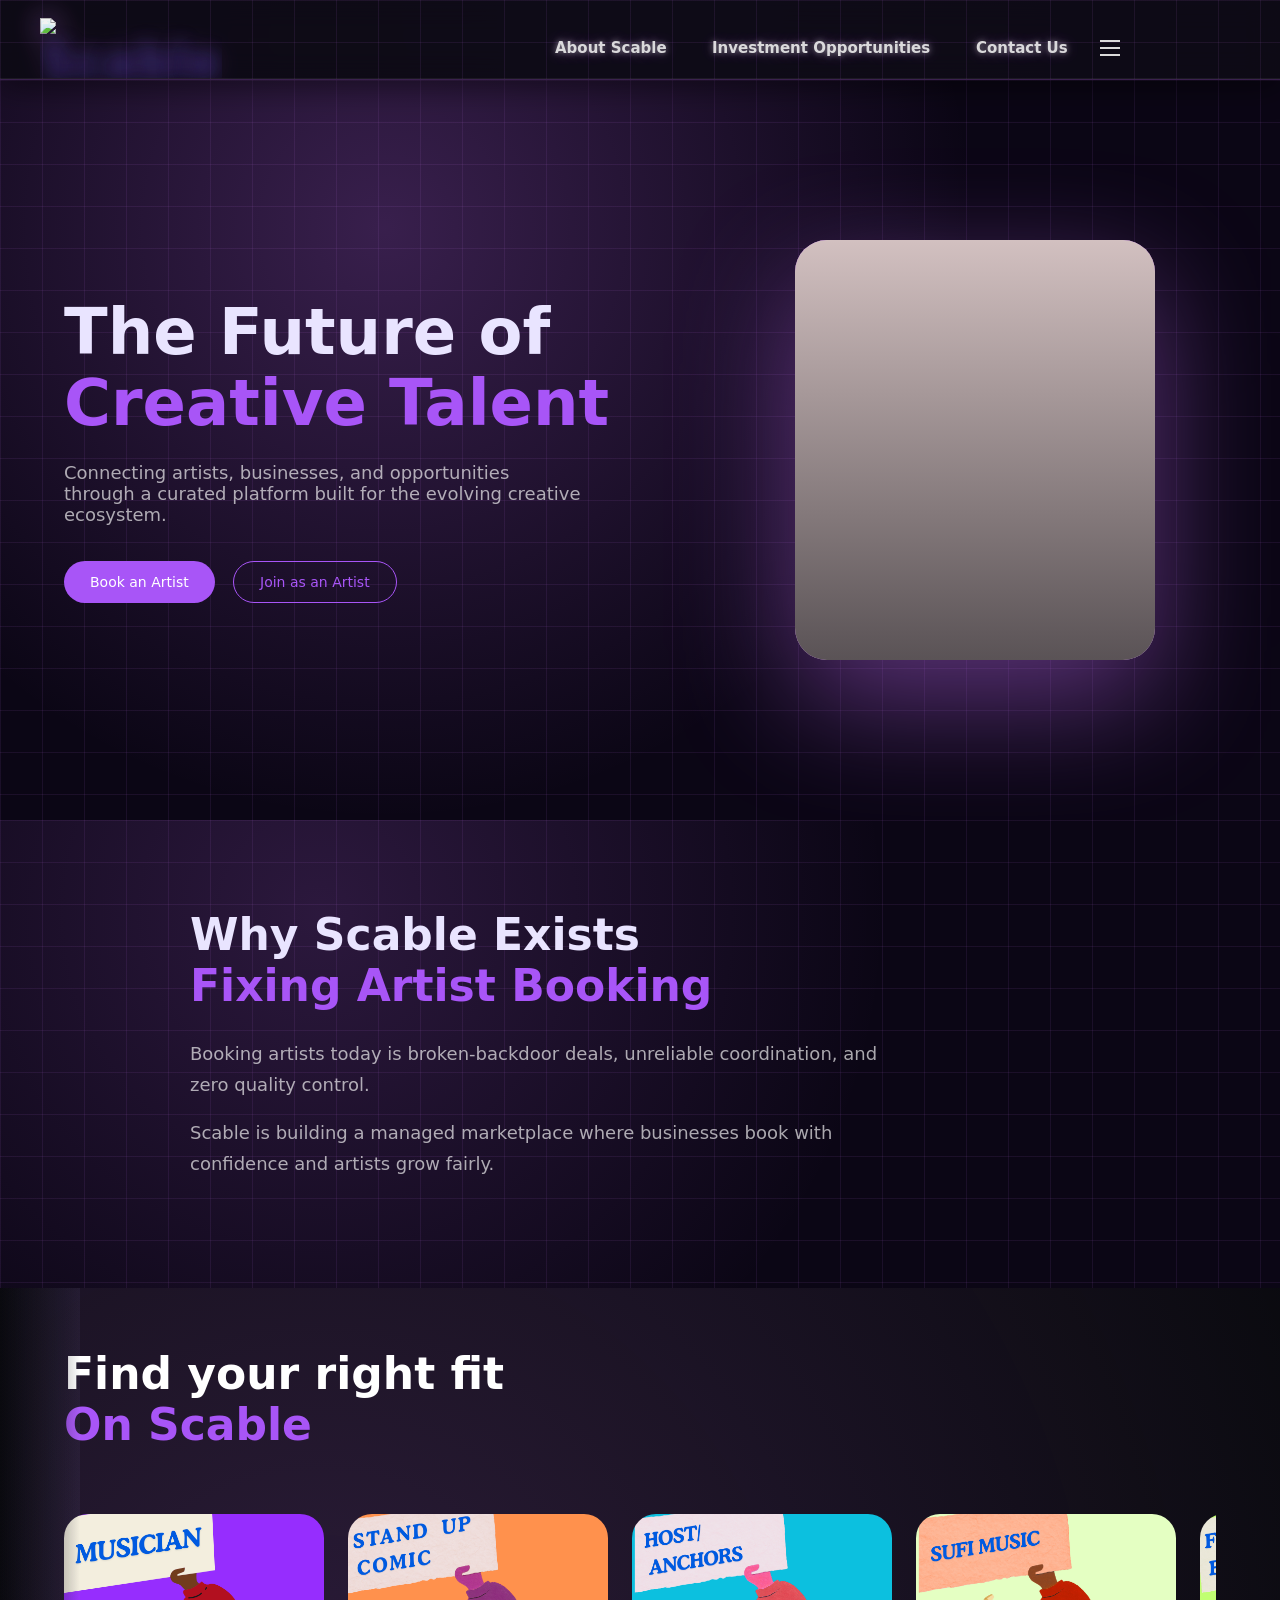
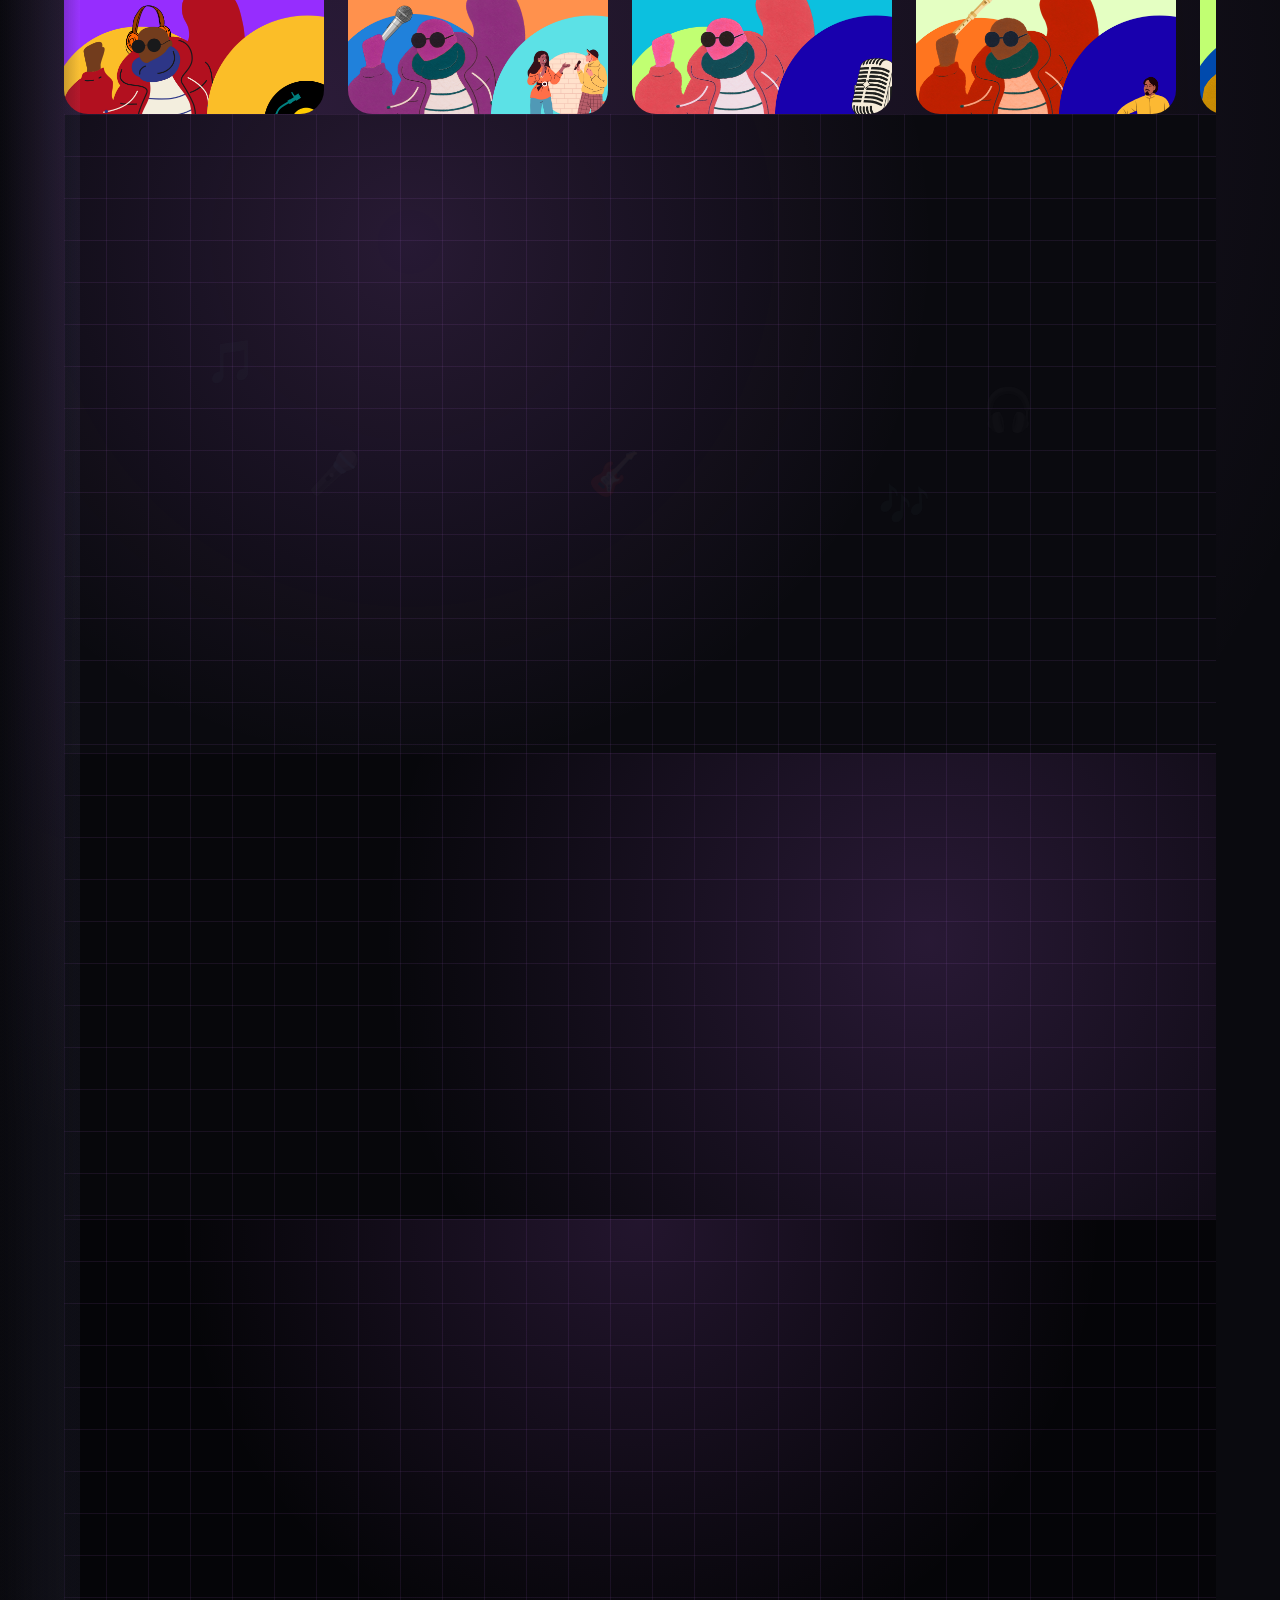
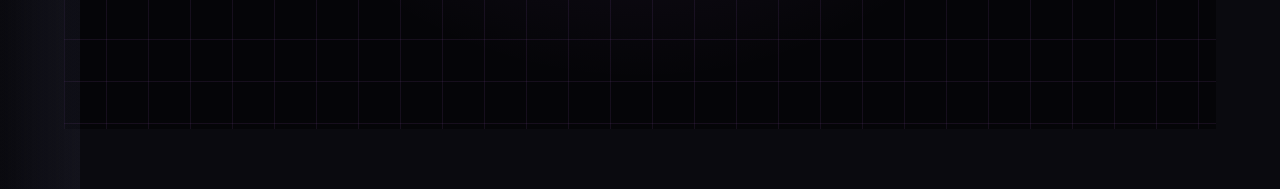
==== index.html @ 1e7f7614 "index.html" ====
<!DOCTYPE html>
<html lang="en">
<head>
  <meta charset="UTF-8" />
  <meta name="viewport" content="width=device-width, initial-scale=1.0" />
  <title>Scable</title>
  <link rel="stylesheet" href="style.css" />
</head>

<body>

<nav class="navbar">
  <div class="container nav-flex">

    <div class="logo"><img src="assets/images/scabl2.png" alt="Scable Logo"></div>
<div class="nav-right">

  <a href="index.html" class="nav-home-btn">Home</a>

  <!-- NEW NAV LINKS -->
  <a href="about.html" class="nav-link">About Scable</a>
  <a href="invest.html" class="nav-link">Investment Opportunities</a>
  <a href="contact.html" class="nav-link">Contact Us</a>

  <button class="menu-toggle" aria-label="Open menu">
        <span></span>
        <span></span>
        <span></span>
      </button>

    </div>

  </div>
</nav>
<div class="menu-overlay"></div>
<div class="menu-panel">
  <div class="menu-group">
    <span href="about.html" class="menu-title">Company</span>
    <a href="about.html">About Us</a>
    <a href="scaling.html">Scaling Opportunities</a>
  </div>

  <div class="menu-group">
    <span href="partner-cafe.html" class="menu-title">Partnerships</span>
    <a href="partner-cafe.html">Become a Partner Café</a>
    <a href="partner-corporate.html">Corporate Partnerships</a>
  </div>

  <div class="menu-group">
    <span href="invest.html" class="menu-title">Invest</span>
    <a href="invest.html">Investment Opportunity</a>
  </div>

  <div class="menu-group">
    <span href="contact.html" class="menu-title">Contact</span>
    <a href="contact.html">Contact Us</a>
  </div>
</div>

  <!-- HERO -->
  <section class="hero">
    <div class="container hero-grid">

      <div class="hero-text">
        <h1>
          The Future of<br />
          <span>Creative Talent</span>
        </h1>

        <p>
          Connecting artists, businesses, and opportunities
through a curated platform built for the evolving creative ecosystem.
        </p>

        <div class="hero-actions">
         <a href="book-artist.html" class="btn-primary clickable">Book an Artist</a>
         
<a href=https://docs.google.com/forms/d/e/1FAIpQLSeZmnN3lxvbksYShO8OLPj-ul2KW6Q84xHKQBRz2ljt_J4_MQ/viewform?usp=sharing&ouid=105756380817091351821
   class="btn-outline clickable"
   target="_blank">
   Join as an Artist
</a>
        </div>
      </div>

      <div class="hero-visual">
       <div class="hero-card">
  <video
    src="assets/images/scablevid.mp4"
    class="hero-card-video"
    autoplay
    muted
    loop
    playsinline
  ></video>
</div>
      </div>

    </div>
  </section>
<!-- WHY SCABLE EXISTS -->
<section class="vision section-tight">
  <div class="container vision-grid">

    <div class="vision-text animate-up">
      <h2>
        Why Scable Exists<br />
        <span>Fixing Artist Booking</span>
      </h2>

      <p>
        Booking artists today is broken-backdoor deals,
        unreliable coordination, and zero quality control.
      </p>

      <p>
        Scable is building a managed marketplace where businesses
        book with confidence and artists grow fairly.
      </p>
    </div>

  </div>
</section>
<!-- Find your right fit -->
<section class="categories section-loose">
  <div class="container">

    <div class="categories-heading">
      <h2>
        Find your right fit<br />
        <span>On Scable</span>
      </h2>
    </div>

    <div class="categories-slider">

  <!-- ORIGINAL -->
  <div class="category-slide"><img src="music.jpg" /></div>
  <div class="category-slide"><img src="comic.jpg" /></div>
  <div class="category-slide"><img src="host.jpg" /></div>
  <div class="category-slide"><img src="sufi.jpg" /></div>
  <div class="category-slide"><img src="band.jpg" /></div>
  <div class="category-slide"><img src="mind.jpg" /></div>
  <div class="category-slide"><img src="video.jpg" /></div>
  <div class="category-slide"><img src="other.jpg" /></div>

  <!-- DUPLICATE (for infinite scroll) -->
  <div class="category-slide"><img src="music.jpg" /></div>
  <div class="category-slide"><img src="comic.jpg" /></div>
  <div class="category-slide"><img src="host.jpg" /></div>
  <div class="category-slide"><img src="sufi.jpg" /></div>
  <div class="category-slide"><img src="band.jpg" /></div>
  <div class="category-slide"><img src="mind.jpg" /></div>
  <div class="category-slide"><img src="video.jpg" /></div>
  <div class="category-slide"><img src="other.jpg" /></div>

</div>
<!-- TRUST -->

<section class="trust">
  <div class="container trust-grid">

    <!-- ICONS (background layer) -->
    <div class="section-icons">
      <span>🎵</span>
      <span>🎧</span>
      <span>🎤</span>
      <span>🎶</span>
      <span>🎸</span>
    </div>

    <!-- LEFT TEXT -->
    <div class="trust-text animate-up">
      <h2>
        Built for Trust<br />
        <span>Designed to Scale</span>
      </h2>

      <p>
        Scable is not an open directory.
        We operate as a managed marketplace where every artist,
        every booking, and every experience is verified and controlled.
      </p>
    </div>

    <!-- RIGHT CARDS -->
    <div class="trust-cards">
      <div class="trust-card clickable animate-up">
        <div>
          <h4>Verified Talent</h4>
          <p>Every artist is curated before onboarding.</p>
        </div>
      </div>

      <div class="trust-card clickable animate-up">
        <div>
          <h4>No Backdoor Deals</h4>
          <p>All bookings stay on‑platform.</p>
        </div>
      </div>

      <div class="trust-card clickable animate-up">
        <div>
          <h4>End‑to‑End Support</h4>
          <p>Discovery to event day, managed.</p>
        </div>
      </div>

      <div class="trust-card clickable animate-up">
        <div>
          <h4>Built to Scale</h4>
          <p>Repeatable, city‑to‑global model.</p>
        </div>
      </div>
    </div>

  </div>
</section>
<!-- INVESTOR -->
<section class="investor section-emphasis">
  <div class="container investor-wrap">

    <div class="investor-text animate-up">
      <h2>
        Built as a Marketplace<br />
        <span>Not a Directory</span>
      </h2>

      <p>
        Scable controls discovery, pricing, and booking —
        enabling trust, repeatability, and scalable growth.
      </p>
    </div>

    <div class="investor-card animate-zoom">
      <p>
        “We’re building the infrastructure layer for
        booking creative talent — not just listings.”
      </p>
    </div>

  </div>
</section>
<!-- CONTACT -->
<section class="contact section-tight">
  <div class="container contact-wrap">

    <!-- LEFT CONTENT -->
    <div class="contact-left animate-up">
      <h2>
        Let’s Build Your<br />
        <span>Next Booking</span>
      </h2>

      <p>
        Whether you’re booking talent or joining as an artist,
        Scable handles discovery, coordination, and delivery — end to end.
      </p>
    </div>

    <!-- RIGHT BOX -->
    <div class="contact-right animate-scale">

      <a
  href="mailto:contact.scable@gmail.com?subject=Inquiry%20from%20Scable%20Website"
  class="btn-primary clickable"
>
  Contact Scable
</a>

      <div class="contact-info">
        <p>contact.scable@gmail.com</p>
        <p>+91 9315732871 · 7011446406</p>
        <p>Based in India · Expanding Globally</p>
      </div>

      <div class="follow">
        <p class="follow-title">Follow Us</p>

        <div class="follow-icons">
          <a href="#" aria-label="Instagram">
            <img src="instagram.svg" alt="Instagram" />
          </a>

          <a href="#" aria-label="LinkedIn">
            <img src="linkedin.svg" alt="LinkedIn" />
          </a>
        </div>
      </div>

    </div>

  </div>
</section>


  <script src="script.js"></script>

  <body class="home-page"></body>
</body>
</html>
---- style.css ----
/* ================= RESET ================= */
* {
  margin: 0;
  padding: 0;
  box-sizing: border-box;
}

/* ================= VARIABLES ================= */
:root {
  --bg-main: #0b0615;
  --bg-soft: rgba(255, 255, 255, 0.03);

  --text-main: #ffffff;
  --text-muted: rgba(255, 255, 255, 0.65);

  --brand-violet: #a855f7;
  --brand-glow: rgba(168, 85, 247, 0.25);

  --border-soft: rgba(168, 85, 247, 0.2);
  --glow-soft: rgba(168, 85, 247, 0.15);
}

/* ================= BASE ================= */
body {
  background: var(--bg-main);
  color: var(--text-main);
  font-family: Inter, system-ui, sans-serif;
}

.container {
  width: 90%;
  max-width: 1200px;
  margin: auto;
}

a {
  text-decoration: none;
  color: inherit;
}

/* ================= NAVBAR FIX ================= */

/* ================= NAVBAR (GLASS + DEPTH) ================= */

.navbar {
  height: 80px;
  position: sticky;
  top: 0;
  z-index: 1000;

  padding: 22px 0;

  background: rgba(10, 10, 15, 0.7);
  backdrop-filter: blur(14px);
  -webkit-backdrop-filter: blur(14px);

  border-bottom: 1px solid rgba(192, 106, 243, 0.25);

  box-shadow:
    inset 0 -1px 0 rgba(255,255,255,0.06),
    0 8px 30px rgba(0,0,0,0.45);
}

.nav-flex {
  display: flex;
  justify-content: space-between;
  align-items: center;
}

/* LEFT */
/* 🔥 PREMIUM LOGO */
.logo {
  font-size: clamp(26px, 2.5vw, 34px);
  font-weight: 700;
  letter-spacing: 0.5px;

  color: #C06AF3;

  /* subtle glow */
  text-shadow: 0 0 12px rgba(192, 106, 243, 0.35);

  /* smoother rendering */
  -webkit-font-smoothing: antialiased;
}

/* RIGHT GROUP */
.nav-right {
  display: flex;
  align-items: center;
  gap: 22px;
}

/* TEXT LINK */
.nav-link {
  font-size: 15px;
  color: #ffffff;
  opacity: 0.9;
}

/* BUTTON ALIGNMENT FIX */
.nav-right a {
  display: inline-flex;
  align-items: center;
  justify-content: center;
  height: 44px; /* force equal height */
}
@media (max-width: 900px) {
  .nav-right {
    gap: 12px;
  }

  .nav-link {
    display: none; /* optional */
  }
}
/* ================= NAV LINK INDICATOR ================= */

.nav-link {
  position: relative;
  padding-bottom: 6px;
}

/* Line */
.nav-link::after {
  content: "";
  position: absolute;
  left: 0;
  bottom: 0;
  width: 0;
  height: 2px;
  background: var(--brand-violet);
  transition: width 0.25s ease;
}

/* Hover */
.nav-link:hover::after {
  width: 100%;
}

/* Active page */
.nav-link.active::after {
  width: 100%;
}


/* ================= BUTTONS ================= */
.btn-primary {
  background: var(--brand-violet);
  color: #fff;
  padding: 12px 26px;
  border-radius: 999px;
  font-size: 14px;
}

.btn-outline {
  border: 1px solid var(--brand-violet);
  color: var(--brand-violet);
  padding: 12px 26px;
  border-radius: 999px;
  font-size: 14px;
}

/* ================= HERO ================= */
.hero {
  padding: 160px 0;
  background:
    radial-gradient(
      circle at 30% 20%,
      rgba(192, 106, 243, 0.25),
      transparent 55%
    ),
    var(--bg-main);
}

.hero-grid {
  display: grid;
  grid-template-columns: 1.1fr 0.9fr;
  gap: 80px;
  align-items: center;
}

.hero-text h1 {
  font-size: 64px;
  line-height: 1.1;
  margin-bottom: 24px;
  color: var(--white);
}

.hero-text h1 span {
  color: var(--brand-violet);
}

.hero-text p {
  font-size: 18px;
  color: var(--text-muted);
  max-width: 520px;
  margin-bottom: 36px;
}

.hero-actions {
  display: flex;
  gap: 18px;
}

/* HERO VISUAL */
.hero-visual {
  display: flex;
  justify-content: center;
  align-items: center;
}

.hero-card {
  width: 360px;
  height: 460px;
  border-radius: 36px;
  background:
    linear-gradient(
      145deg,
      rgba(192, 106, 243, 0.95),
      rgba(160, 90, 220, 0.95)
    );
  box-shadow:
    0 40px 120px rgba(192, 106, 243, 0.45),
    inset 0 0 40px rgba(255,255,255,0.08);
}

/* ================= RESPONSIVE ================= */
@media (max-width: 900px) {
  .hero-grid {
    grid-template-columns: 1fr;
  }

  .hero-text h1 {
    font-size: 44px;
  }
}
/* ================= ANIMATIONS ================= */

/* Initial hidden state */
.animate-up,
.animate-fade,
.animate-scale {
  opacity: 0;
  transform: translateY(32px);
  transition:
    opacity 0.9s ease,
    transform 0.9s ease;
  will-change: opacity, transform;
}

/* Variations */
.animate-fade {
  transform: none;
}

.animate-scale {
  transform: scale(0.94);
}

/* Active (triggered by JS) */
.animate-in {
  opacity: 1;
  transform: translateY(0) scale(1);
}
/* ================= INVESTOR UNIQUE ANIMATIONS ================= */

/* Zoom + slight rotate */
.animate-zoom {
  opacity: 0;
  transform: scale(0.9) rotate(-2deg);
  transition: transform 0.9s ease, opacity 0.9s ease;
}

.animate-zoom.animate-in {
  opacity: 1;
  transform: scale(1) rotate(0deg);
}
/* ================= WHY SCABLE EXISTS ================= */

.vision {
  padding: 160px 0;
  background:
    radial-gradient(
      circle at 25% 20%,
      rgba(192, 106, 243, 0.18),
      transparent 55%
    ),
    var(--bg-main);
}

.vision-grid {
  max-width: 900px;
  margin: auto;
}

.vision-text h2 {
  font-size: 44px;
  line-height: 1.15;
  margin-bottom: 28px;
  color: var(--white);
}

.vision-text h2 span {
  color: var(--brand-violet);
}

.vision-text p {
  font-size: 18px;
  color: var(--text-muted);
  max-width: 720px;
  margin-bottom: 18px;
  line-height: 1.7;
}
/* ================= WHAT YOU CAN BOOK ================= */

.categories {
  padding: 160px 0;
  background:
    radial-gradient(
      circle at 30% 20%,
      rgba(192, 106, 243, 0.18),
      transparent 55%
    ),
    #0a0a0f;
}

.categories-text h2 {
  font-size: 44px;
  line-height: 1.15;
  margin-bottom: 48px;
  color: #ffffff;
}

.categories-text h2 span {
  color: var(--brand-violet);
}

/* GRID */
.category-grid {
  display: grid;
  grid-template-columns: repeat(auto-fit, minmax(220px, 1fr));
  gap: 24px;
}

/* CARDS */
.category-card {
  background: var(--brand-violet);
  color: #ffffff;
  padding: 28px;
  border-radius: 22px;
  text-align: center;
  font-size: 16px;
  font-weight: 600;
}
/* ================= GLOBAL CLICKABLE ZOOM-IN EFFECT ================= */

.clickable,
a,
button,
.btn-primary,
.btn-outline {
  display: inline-flex;
  align-items: center;
  justify-content: center;
  cursor: pointer;

  transform: scale(1);
  transition: transform 0.22s ease;
  will-change: transform;
}

/* ZOOM IN on hover */
.clickable:hover,
a:hover,
button:hover,
.btn-primary:hover,
.btn-outline:hover{

  transform: translateY(-2px) scale(1.05);

  box-shadow:
    0 12px 30px rgba(192,106,243,0.45);
}


/* Navbar links slightly softer */
.nav-links a:hover {
  transform: scale(1.06);
}
/* ================= WHAT YOU CAN BOOK ================= */

.categories {
  padding: 160px 0;
  background:
    radial-gradient(
      circle at 25% 20%,
      rgba(192, 106, 243, 0.18),
      transparent 55%
    ),
    #0a0a0f;
}

.categories-heading h2 {
  font-size: 44px;
  margin-bottom: 64px;
  color: #ffffff;
}

.categories-heading h2 span {
  color: var(--brand-violet);
}

/* GRID */
.categories-grid {
  display: grid;
  grid-template-columns: repeat(auto-fit, minmax(220px, 1fr));
  gap: 28px;
}

/* BOX */
.category-box {
  background: rgba(192, 106, 243, 0.18);
  border: 1px solid rgba(192, 106, 243, 0.35);
  border-radius: 26px;
  padding: 26px 28px;

  display: flex;
  align-items: center;
  gap: 14px;

  transition: background 0.25s ease;
}

.category-box:hover {
  background: rgba(192, 106, 243, 0.28);
}

/* DOT / ICON */
.category-dot {
  width: 10px;
  height: 10px;
  border-radius: 50%;
  background: var(--brand-violet);
  flex-shrink: 0;
}

/* TEXT */
.category-box p {
  font-size: 16px;
  font-weight: 500;
  color: #ffffff;
}
/* ================= TRUST ================= */

.trust {
  padding: 160px 0;
  background:
    radial-gradient(
      circle at 30% 20%,
      rgba(192, 106, 243, 0.16),
      transparent 55%
    ),
    #0a0a0f;
}

.trust-grid {
  display: grid;
  grid-template-columns: 1.1fr 1fr;
  gap: 80px;
  align-items: center;
}

/* LEFT */
.trust-text h2 {
  font-size: 44px;
  margin-bottom: 24px;
  color: #ffffff;
}

.trust-text h2 span {
  color: var(--brand-violet);
}

.trust-text p {
  font-size: 18px;
  color: var(--text-muted);
  max-width: 520px;
  line-height: 1.7;
}

/* RIGHT */
.trust-cards {
  display: grid;
  grid-template-columns: repeat(2, 1fr);
  gap: 26px;
}

.trust-card {
  background: rgba(192, 106, 243, 0.14);
  border: 1px solid rgba(192, 106, 243, 0.35);
  padding: 28px;
  border-radius: 24px;

  display: flex;
  gap: 14px;
  align-items: flex-start;
}

/* DOT */
.trust-dot {
  width: 10px;
  height: 10px;
  border-radius: 50%;
  background: var(--brand-violet);
  margin-top: 6px;
}

/* TEXT */
.trust-card h4 {
  color: #ffffff;
  font-size: 16px;
  margin-bottom: 6px;
}

.trust-card p {
  color: #f1eaff;
  font-size: 14px;
  line-height: 1.6;
}

/* RESPONSIVE */
@media (max-width: 900px) {
  .trust-grid {
    grid-template-columns: 1fr;
  }

  .trust-cards {
    grid-template-columns: 1fr;
  }
}
/* ================= INVESTOR (FIXED) ================= */

.investor {
  background: #07070b; /* keep darker background */
  position: relative;
  overflow: hidden;
}

/* layout stays same */
.investor-wrap {
  max-width: 1100px;
  margin: auto;

  display: grid;
  grid-template-columns: 1.2fr 0.8fr;
  gap: 80px;
  align-items: center;

  text-align: left;
}

/* text */
.investor-text h2 {
  font-size: 46px;
  margin-bottom: 26px;
  color: #ffffff;
}

.investor-text h2 span {
  color: var(--brand-violet);
}

.investor-text p {
  font-size: 18px;
  color: var(--text-muted);
  max-width: 620px;
  line-height: 1.7;
}

/* card — IMPORTANT FIX */
.investor-card {
  margin-top: 60px;
  padding: 56px;
  border-radius: 32px;
  background: rgba(192, 106, 243, 0.12);
  border: 1px solid rgba(192, 106, 243, 0.35);
  color: #ffffff;
  font-size: 22px;
  line-height: 1.5;

  /* 👇 fallback visibility */
  opacity: 1;
  transform: none;
}

/* mobile */
@media (max-width: 900px) {
  .investor-wrap {
    grid-template-columns: 1fr;
    text-align: center;
  }

  .investor-card {
    margin-top: 40px;
  }
}
.investor::before {
  content: "";
  position: absolute;
  inset: 0;
  background:
    radial-gradient(
      circle at 70% 40%,
      rgba(192, 106, 243, 0.18),
      transparent 60%
    );
  pointer-events: none;
}
/* ===== INVESTOR — PREMIUM AESTHETIC LAYER ===== */

.investor {
  position: relative;
  overflow: hidden;
}

/* ambient glow */
.investor::before {
  content: "";
  position: absolute;
  inset: 0;
  background:
    radial-gradient(
      circle at 75% 40%,
      rgba(192, 106, 243, 0.18),
      transparent 60%
    );
  pointer-events: none;
}

/* premium card */
.investor-card {
  position: relative;
  background:
    linear-gradient(
      180deg,
      rgba(192, 106, 243, 0.16),
      rgba(192, 106, 243, 0.08)
    );
  backdrop-filter: blur(8px);
  box-shadow:
    0 30px 80px rgba(192, 106, 243, 0.28),
    inset 0 0 0 1px rgba(255,255,255,0.06);
  transition:
    transform 0.5s ease,
    box-shadow 0.5s ease;
}

/* micro-lift on hover */
.investor-card:hover {
  transform: translateY(-8px);
  box-shadow:
    0 40px 120px rgba(192, 106, 243, 0.38),
    inset 0 0 0 1px rgba(255,255,255,0.08);
}

/* decorative quote mark */
.investor-card::before {
  content: "“";
  position: absolute;
  top: -34px;
  left: 32px;
  font-size: 88px;
  line-height: 1;
  color: rgba(192, 106, 243, 0.35);
  font-weight: 600;
}
/* ================= CONTACT ================= */

.contact {
  position: relative;
  background:
    radial-gradient(
      circle at 50% 0%,
      rgba(192, 106, 243, 0.16),
      transparent 60%
    ),
    #050508;
  overflow: hidden;
}

.contact-wrap {
  max-width: 900px;
  margin: auto;
  text-align: center;
}

/* TEXT */
.contact-text h2 {
  font-size: 44px;
  margin-bottom: 22px;
  color: #ffffff;
}

.contact-text h2 span {
  color: var(--brand-violet);
}

.contact-text p {
  font-size: 18px;
  color: var(--text-muted);
  max-width: 640px;
  margin: 0 auto 48px;
  line-height: 1.7;
}

/* FORM */
.contact-form {
  display: grid;
  gap: 18px;
  max-width: 520px;
  margin: 0 auto;
}

.contact-form input,
.contact-form textarea {
  background: rgba(255,255,255,0.04);
  border: 1px solid rgba(192,106,243,0.35);
  border-radius: 18px;
  padding: 16px 18px;
  color: #ffffff;
  font-size: 15px;
  font-family: inherit;
}

.contact-form textarea {
  min-height: 120px;
  resize: none;
}

.contact-form input::placeholder,
.contact-form textarea::placeholder {
  color: #bdb5d6;
}

.contact-form button {
  margin-top: 12px;
  align-self: center;
}

/* FOOTER */
.footer {
  margin-top: 120px;
  padding-top: 36px;
  border-top: 1px solid rgba(255,255,255,0.08);
  font-size: 14px;
  color: #bdb5d6;
}

/* ================= SECTION SPACING SYSTEM ================= */

/* Default */
section {
  padding: 140px 0;
}

/* Tighter sections */
.section-tight {
  padding: 90px 0;
}

/* Spacious sections */
.section-loose {
  padding: 60px 0;
}

/* Extra emphasis sections */
.section-emphasis {
  padding: 80px 0;
}
/* ================= MASTER GLOBAL GRID ================= */

/* Grid tuning */
:root {
  --grid-color: rgba(192, 106, 243, 0.09); /* dark, subtle violet */
  --grid-size: 28px; /* small squares */
}

/* Sections that should have grid */
.navbar,
.hero,
.vision,
.categories,
.trust,
.investor,
.contact {
  position: relative;
  overflow: hidden;
}

/* Grid layer */
.navbar::after,
.hero::after,
.vision::after,
.categories::after,
.trust::after,
.investor::after,
.contact::after {
  content: "";
  position: absolute;
  inset: 0;
  pointer-events: none;

  background-image:
    linear-gradient(
      var(--grid-color) 1px,
      transparent 1px
    ),
    linear-gradient(
      90deg,
      var(--grid-color) 1px,
      transparent 1px
    );

  background-size: var(--grid-size) var(--grid-size);
  opacity: 1;
  mix-blend-mode: screen;
  --grid-size: 42px;
  
}

/* ================= CONTACT SPLIT LAYOUT ================= */

.contact-wrap {
  display: grid;
  grid-template-columns: 1.1fr 0.9fr;
  gap: 80px;
  align-items: center;
}

/* LEFT */
.contact-left h2 {
  font-size: 44px;
  margin-bottom: 24px;
  color: #ffffff;
}

.contact-left h2 span {
  color: var(--brand-violet);
}

.contact-left p {
  font-size: 18px;
  color: var(--text-muted);
  max-width: 520px;
  line-height: 1.7;
}

/* RIGHT BOX */
.contact-right {
  background: rgba(192, 106, 243, 0.14);
  border: 1px solid rgba(192, 106, 243, 0.35);
  border-radius: 32px;
  padding: 48px;

  display: flex;
  flex-direction: column;
  gap: 28px;

  box-shadow:
    0 30px 80px rgba(192, 106, 243, 0.25),
    inset 0 0 0 1px rgba(255,255,255,0.06);
}

/* INFO */
.contact-info p {
  font-size: 15px;
  color: #ffffff;
  line-height: 1.6;
}

/* ================= FOLLOW US ALIGNMENT FIX ================= */

.follow {
  display: flex;
  flex-direction: column;
  gap: 12px;
}

.follow-title {
  font-size: 12px;
  letter-spacing: 1.5px;
  text-transform: uppercase;
  color: #cdbdf3;
  text-align: center;
}

/* Social links row */
.follow-links {
  display: flex;
  align-items: center;
  gap: 32px; /* equal spacing */
}

/* Individual links */
.follow-links a {
  font-size: 15px;
  color: #ffffff;
  white-space: nowrap;
  position: relative;
}

/* Underline hover (clean) */
.follow-links a::after {
  content: "";
  position: absolute;
  left: 0;
  bottom: -4px;
  width: 0;
  height: 1px;
  background: var(--brand-violet);
  transition: width 0.25s ease;
}

.follow-links a:hover::after {
  width: 100%;
}
@media (max-width: 900px) {
  .follow-title {
    text-align: center;
  }

  .follow-links {
    justify-content: center;
  }
}
/* ================= FOLLOW ICONS CENTERED ================= */

.follow {
  display: flex;
  flex-direction: column;
  gap: 14px;
}

/* DO NOT change Follow Us alignment */
.follow-title {
  font-size: 12px;
  letter-spacing: 1.5px;
  text-transform: uppercase;
  color: #cdbdf3;
}

/* ICON ROW */
.follow-icons {
  display: flex;
  justify-content: center; /* center under Follow Us */
  gap: 28px;
}

/* ICON LINKS */
.follow-icons a {
  width: 36px;
  height: 36px;
  display: flex;
  align-items: center;
  justify-content: center;

  border-radius: 50%;
  background: rgba(192, 106, 243, 0.18);
  border: 1px solid rgba(192, 106, 243, 0.35);

  transition: transform 0.2s ease, background 0.2s ease;
}

/* ICON IMAGE */
.follow-icons img {
  width: 16px;
  height: 16px;
}

/* HOVER */
.follow-icons a:hover {
  transform: scale(1.12);
  background: rgba(192, 106, 243, 0.32);
}
/* ================= GLOBAL MOBILE BASE ================= */

@media (max-width: 900px) {
  section {
    padding: 90px 0;
  }

  .container {
    width: 92%;
  }

  h1 {
    font-size: 42px;
    line-height: 1.15;
  }

  h2 {
    font-size: 34px;
  }

  p {
    font-size: 16px;
  }
}
@media (max-width: 900px) {
  .hero-grid {
    grid-template-columns: 1fr;
    gap: 48px;
    text-align: center;
  }

  .hero-actions {
    justify-content: center;
    flex-wrap: wrap;
  }

  .hero-card {
    width: 280px;
    height: 360px;
  }
}
@media (max-width: 900px) {
  .categories-grid {
    grid-template-columns: 1fr;
    gap: 18px;
  }
}
@media (max-width: 900px) {
  .trust-grid {
    grid-template-columns: 1fr;
    gap: 48px;
    text-align: center;
  }

  .trust-cards {
    grid-template-columns: 1fr;
  }
}
@media (max-width: 900px) {
  .investor-wrap {
    grid-template-columns: 1fr;
    gap: 48px;
    text-align: center;
  }

  .investor-card {
    margin-top: 0;
    padding: 36px;
    font-size: 18px;
  }
}
@media (max-width: 900px) {
  .contact-wrap {
    grid-template-columns: 1fr;
    gap: 48px;
    text-align: center;
  }

  .contact-right {
    align-items: center;
  }

  .contact-info {
    align-items: center;
  }
}
@media (max-width: 900px) {
  .nav-links {
    gap: 14px;
  }

  .btn-primary,
  .btn-outline {
    padding: 10px 20px;
  }
}
/* ================= SECONDARY MENU ================= */

.menu-toggle {
  background: none;
  border: none;
  display: flex;
  flex-direction: column;
  gap: 5px;
  cursor: pointer;
}

.menu-toggle span {
  width: 20px;
  height: 2px;
  background: #ffffff;
  opacity: 0.85;
}

/* PANEL */
.menu-panel {
  position: fixed;
  top: 90px;
  right: 6%;
  width: 320px;

  height: calc(100vh - 110px);   /* 🔥 KEY LINE */
  overflow-y: auto;              /* enables scroll */
  overflow-x: hidden;

  background: rgba(10,10,15,0.9);
  backdrop-filter: blur(12px);
  border: 1px solid rgba(192,106,243,0.35);
  border-radius: 20px;
  padding: 22px;

  display: none;
  z-index: 1000;
}
/* ===== MENU BACKGROUND OVERLAY ===== */

.menu-overlay{
  position: fixed;
  inset: 0;

  background: rgba(0,0,0,0.45);
  backdrop-filter: blur(4px);

  opacity: 0;
  pointer-events: none;

  transition: opacity 0.3s ease;

  z-index: 99998;
}

.menu-overlay.active{
  opacity: 1;
  pointer-events: auto;
}

.menu-panel.active {
  display: block;
}

/* GROUPS */
.menu-group {
  margin-bottom: 18px;
}

.menu-title {
  font-size: 11px;
  text-transform: uppercase;
  letter-spacing: 1.2px;
  color: #cdbdf3;
  margin-bottom: 8px;
}

.menu-group a {
  display: block;
  padding: 6px 0;
  font-size: 15px;
  color: #ffffff;
  opacity: 0.9;
}

.menu-group a:hover {
  color: var(--brand-violet);
}
/* ================= JOIN AS ARTIST PAGE ================= */

.apply-hero {
  padding: 180px 0 140px;
  text-align: center;
}

.apply-hero h1 {
  font-size: 56px;
  margin-bottom: 20px;
}

.apply-hero h1 span {
  color: var(--brand-violet);
}

.apply-hero p {
  max-width: 560px;
  margin: 0 auto 40px;
  color: var(--text-muted);
}

/* BENEFITS */
.join-benefits {
  padding: 140px 0;
}

.benefit-grid {
  display: grid;
  grid-template-columns: repeat(auto-fit, minmax(260px, 1fr));
  gap: 28px;
  margin-top: 60px;
}

.benefit-card {
  background: rgba(192,106,243,0.12);
  border: 1px solid rgba(192,106,243,0.3);
  border-radius: 22px;
  padding: 28px;
}

/* STEPS */
.join-steps {
  padding: 80px 0 120px;
}
.steps-grid {
  display: grid;
  grid-template-columns: repeat(auto-fit, minmax(220px,1fr));
  gap: 32px;
  margin-top: 60px;
}

.step span {
  font-size: 32px;
  font-weight: 700;
  color: var(--brand-violet);
}
/* ================= GLOBAL MOBILE LAYOUT ================= */

@media (max-width: 900px) {

  /* Containers */
  .container {
    width: 92%;
  }

  /* Headings */
  h1 {
    font-size: 40px !important;
    line-height: 1.15;
  }

  h2 {
    font-size: 40px !important;
    line-height: 1.2;
  }

  p {
    font-size: 36px;
  }

  /* Buttons */
  .btn-primary,
  .btn-outline {
    padding: 12px 22px;
    font-size: 14px;
  }

}
@media (max-width: 900px) {

  .nav-flex {
    justify-content: space-between;
  }

  .nav-links {
    gap: 12px;
  }

  .logo {
    font-size: 26px;
  }

}
@media (max-width: 900px) {

  .apply-hero {
    padding: 140px 0 100px;
  }

  .apply-hero p {
    max-width: 100%;
  }

  .benefit-grid,
  .steps-grid {
    grid-template-columns: 1fr;
    gap: 20px;
  }

}
/* ================= JOIN BENEFITS ================= */

.section-title {
  text-align: center;
  font-size: 42px;
  line-height: 1.2;
  margin-bottom: 56px;
}

.section-title span {
  color: var(--brand-violet);
}
.benefit-grid {
  max-width: 1000px;
  margin: 0 auto;
  display: grid;
  grid-template-columns: repeat(3, 1fr);
  gap: 28px;
}
.benefit-card {
  background: rgba(192, 106, 243, 0.14);
  border: 1px solid rgba(192, 106, 243, 0.35);
  border-radius: 22px;
  padding: 32px;
}

/* Card heading */
.benefit-card h3 {
  font-size: 20px;
  margin-bottom: 12px;
  color: #ffffff;
}

/* Card text */
.benefit-card p {
  font-size: 16px;
  line-height: 1.6;
  color: var(--text-muted);
}
.steps-grid {
  max-width: 900px;
  margin: 0 auto;
  display: grid;
  grid-template-columns: repeat(3, 1fr);
  gap: 32px;
}
/* ================= JOIN ARTIST (MOBILE) ================= */
@media (max-width: 900px) {

  /* PAGE PADDING */
  .apply-hero,
  .join-benefits,
  .join-steps {
    padding: 90px 0;
  }

  /* HERO */
  .apply-hero {
    text-align: center;
  }

  .apply-hero h1 {
    font-size: 38px;
    line-height: 1.15;
  }

  .apply-hero p {
    font-size: 16px;
    max-width: 100%;
    margin: 0 auto 28px;
  }

  /* BENEFITS GRID */
  .benefit-grid {
    grid-template-columns: 1fr;
    gap: 18px;
    max-width: 100%;
  }

  .benefit-card {
    padding: 22px;
    text-align: left;
  }

  .benefit-card h3 {
    font-size: 18px;
  }

  .benefit-card p {
    font-size: 15px;
  }

  /* HOW IT WORKS */
  .steps-grid {
    grid-template-columns: 1fr;
    gap: 22px;
    max-width: 100%;
  }

  .step-card {
    text-align: left;
    padding: 18px 10px;
  }

  .step-number {
    font-size: 30px;
    margin-bottom: 8px;
  }

  .step-card p {
    max-width: 100%;
    margin: 0;
    font-size: 15px;
  }

  /* SECTION TITLES */
  .section-title {
    font-size: 30px;
    margin-bottom: 34px;
  }
}
/* ================= HOW IT WORKS (MOBILE FIX) ================= */
@media (max-width: 900px) {

  .join-steps {
    padding: 70px 0;
  }

  .steps-grid {
    display: grid;
    grid-template-columns: 1fr;
    gap: 16px;
    margin-top: 30px;
  }

  .step-card {
    background: rgba(192, 106, 243, 0.12);
    border: 1px solid rgba(192, 106, 243, 0.35);
    border-radius: 18px;
    padding: 18px 18px;

    display: flex;
    align-items: flex-start;
    gap: 14px;
  }

  .step-number {
    font-size: 22px;
    font-weight: 700;
    color: var(--brand-violet);
    line-height: 1;
    margin: 0;
    min-width: 34px;
  }

  .step-card p {
    font-size: 15px;
    line-height: 1.5;
    color: #ffffff;
    margin: 0;
  }

}
/* ================= APPLY BUTTON (JOIN ARTIST) ================= */

.apply-wrap {
  max-width: 720px;
  margin: 0 auto;
  padding: 0 10px;
}

/* Make Apply button look like the main action */
.apply-hero .btn-primary {
  min-width: 240px;
  height: 52px;
  font-size: 15px;
  font-weight: 600;

  box-shadow: 0 18px 50px rgba(192, 106, 243, 0.35);
  transition: transform 0.2s ease, box-shadow 0.2s ease;
}

.apply-hero .btn-primary:hover {
  transform: scale(1.05);
  box-shadow: 0 22px 60px rgba(192, 106, 243, 0.5);
}

/* MOBILE: full width Apply button */
@media (max-width: 900px) {
  .apply-hero .btn-primary {
    width: 100%;
    max-width: 360px;
    height: 54px;
    border-radius: 16px;
  }
}
/* ================= WHY JOIN (MOBILE POLISH) ================= */
@media (max-width: 900px) {

  .join-benefits {
    padding: 70px 0;
  }

  .benefit-grid {
    display: grid;
    grid-template-columns: 1fr;
    gap: 16px;
    margin-top: 26px;
  }

  .benefit-card {
    background: rgba(192, 106, 243, 0.12);
    border: 1px solid rgba(192, 106, 243, 0.35);
    border-radius: 18px;
    padding: 18px 18px;

    box-shadow:
      0 18px 45px rgba(0,0,0,0.35),
      inset 0 0 0 1px rgba(255,255,255,0.04);
  }

  .benefit-card h3 {
    font-size: 18px;
    margin-bottom: 8px;
    color: #ffffff;
  }

  .benefit-card p {
    font-size: 15px;
    line-height: 1.5;
    color: var(--text-muted);
    margin: 0;
  }
}
/* ================= JOIN ARTIST HERO (MOBILE POLISH) ================= */
@media (max-width: 900px) {

  .apply-hero {
    padding: 110px 0 70px;
  }

  .apply-hero h1 {
    font-size: 36px;
    line-height: 1.15;
    margin-bottom: 14px;
  }

  .apply-hero p {
    font-size: 15px;
    line-height: 1.6;
    margin-bottom: 22px;
    opacity: 0.95;
  }

  .apply-hero .btn-primary {
    width: 100%;
    max-width: 360px;
  }
}
/* ================= MOBILE NAV RIGHT (HOME + MENU) ================= */
@media (max-width: 900px) {

  .nav-right-mobile {
    display: flex;
    align-items: center;
    gap: 14px;
  }

  .nav-home-btn {
    font-size: 14px;
    color: #ffffff;
    opacity: 0.9;
    padding: 8px 12px;
    border-radius: 999px;
    border: 1px solid rgba(192,106,243,0.35);
    background: rgba(192,106,243,0.10);
  }

  .nav-home-btn:hover {
    opacity: 1;
  }

  /* hamburger icon */
  .menu-toggle {
    width: 26px;
    height: 18px;
    background: none;
    border: none;
    cursor: pointer;

    display: flex;
    flex-direction: column;
    justify-content: space-between;
    padding: 0;
  }

  .menu-toggle span {
    height: 2px;
    width: 100%;
    background: #ffffff;
    border-radius: 2px;
    opacity: 0.9;
  }
}
/* ================= MENU PANEL ================= */
.menu-panel {
  position: fixed;
  top: 72px;
  right: 16px;   /* ✅ open from right */
  left: auto;    /* ✅ disable left */
  width: 240px;

  background: rgba(10, 10, 15, 0.92);
  border: 1px solid rgba(192, 106, 243, 0.35);
  border-radius: 18px;
  padding: 14px;

  display: none;
  flex-direction: column;
  gap: 10px;

  z-index: 9999;
  backdrop-filter: blur(12px);
}

.menu-panel.active {
  display: flex;
}

.menu-panel a {
  color: white;
  font-size: 14px;
  padding: 10px 10px;
  border-radius: 12px;
  opacity: 0.9;
}

.menu-panel a:hover {
  background: rgba(192, 106, 243, 0.18);
  opacity: 1;
}
/* ================= JOIN ARTIST GRID (DARK + GLOW) ================= */

/* Only affects join-artist.html */
body.join-artist-page::before {
  content: "";
  position: fixed;
  inset: 0;
  pointer-events: none;
  z-index: 0;

  /* Darker + tighter grid */
  background-image:
    linear-gradient(rgba(192, 106, 243, 0.10) 1px, transparent 1px),
    linear-gradient(90deg, rgba(192, 106, 243, 0.10) 1px, transparent 1px);

  background-size: 26px 26px; /* smaller boxes */
  opacity: 0.55; /* visible but still premium */
  filter: drop-shadow(0 0 8px rgba(192, 106, 243, 0.35));
}

/* Keep all content above the grid */
body.join-artist-page * {
  position: relative;
  z-index: 1;
}
/* ================= JOIN ARTIST PAGE BACKGROUND ================= */

body.join-artist-page {
  background:
    radial-gradient(circle at 50% 20%, rgba(192,106,243,0.22), transparent 55%),
    radial-gradient(circle at 20% 80%, rgba(192,106,243,0.12), transparent 60%),
    #050508;
}
.menu-panel{
  right: 16px !important;
  left: auto !important;
}
/* ===== FORCE MENU PANEL TO RIGHT (FINAL FIX) ===== */
.menu-panel {
  position: fixed !important;
  top: 72px !important;

  right: 16px !important;
  left: unset !important;

  width: 240px !important;

  background: rgba(10, 10, 15, 0.92);
  border: 1px solid rgba(192, 106, 243, 0.35);
  border-radius: 18px;
  padding: 14px;

  display: none;
  flex-direction: column;
  gap: 10px;

  z-index: 99999 !important;
  backdrop-filter: blur(12px);

  transform: translateX(0) !important; /* prevents left shifting */
}

.menu-panel.active {
  display: flex;
}
/* ================= BOOK ARTIST PAGE BG ================= */

body.book-artist-page {
  background:
    radial-gradient(circle at 50% 20%, rgba(192,106,243,0.22), transparent 55%),
    radial-gradient(circle at 20% 80%, rgba(192,106,243,0.12), transparent 60%),
    #050508;
}

body.book-artist-page::before {
  content: "";
  position: fixed;
  inset: 0;
  pointer-events: none;
  z-index: 0;

  background-image:
    linear-gradient(rgba(192, 106, 243, 0.09) 1px, transparent 1px),
    linear-gradient(90deg, rgba(192, 106, 243, 0.09) 1px, transparent 1px);

  background-size: 26px 26px;
  opacity: 0.55;
  filter: drop-shadow(0 0 10px rgba(192,106,243,0.35));
}

body.book-artist-page > * {
  position: relative;
  z-index: 1;
}
/* ================= BOOK HERO ================= */

.book-hero {
  padding: 180px 0 120px;
  text-align: center;
}

.book-hero h1 {
  font-size: 56px;
  margin-bottom: 16px;
}

.book-hero h1 span {
  color: var(--brand-violet);
}

.book-hero p {
  max-width: 580px;
  margin: 0 auto 34px;
  color: var(--text-muted);
  line-height: 1.6;
}

/* MOBILE */
@media (max-width: 900px) {
  .book-hero {
    padding: 120px 0 90px;
  }

  .book-hero h1 {
    font-size: 38px;
  }

  .book-hero p {
    font-size: 15px;
    margin-bottom: 22px;
  }

  .book-hero .btn-primary {
    width: 100%;
    max-width: 360px;
  }
}
/* ================= BOOK PAGE: PROCESS + WHY ================= */

.book-process,
.book-why {
  padding: 110px 0;
}

/* reuse section title styling */
.section-title {
  text-align: center;
  font-size: 42px;
  line-height: 1.2;
  margin-bottom: 56px;
}

.section-title span {
  color: var(--brand-violet);
}

/* steps layout */
.steps-grid {
  max-width: 1000px;
  margin: 0 auto;
  display: grid;
  grid-template-columns: repeat(2, 1fr);
  gap: 18px;
}

.step-card {
  background: rgba(192, 106, 243, 0.10);
  border: 1px solid rgba(192, 106, 243, 0.28);
  border-radius: 18px;
  padding: 18px;

  display: flex;
  align-items: flex-start;
  gap: 14px;
}

.step-number {
  font-size: 22px;
  font-weight: 700;
  color: var(--brand-violet);
  line-height: 1;
  min-width: 40px;
}

.step-card p {
  margin: 0;
  font-size: 15px;
  line-height: 1.5;
  color: #ffffff;
}

/* why book cards */
.benefit-grid {
  max-width: 1000px;
  margin: 0 auto;
  display: grid;
  grid-template-columns: repeat(2, 1fr);
  gap: 18px;
}

.benefit-card {
  background: rgba(192, 106, 243, 0.12);
  border: 1px solid rgba(192, 106, 243, 0.30);
  border-radius: 18px;
  padding: 22px;
}

.benefit-card h3 {
  font-size: 18px;
  margin-bottom: 8px;
  color: #ffffff;
}

.benefit-card p {
  margin: 0;
  font-size: 15px;
  line-height: 1.5;
  color: var(--text-muted);
}

/* MOBILE */
@media (max-width: 900px) {
  .book-process,
  .book-why {
    padding: 80px 0;
  }

  .section-title {
    font-size: 30px;
    margin-bottom: 34px;
  }

  .steps-grid,
  .benefit-grid {
    grid-template-columns: 1fr;
  }
}
/* ================= PARTNER CTA STRIP ================= */

.partner-cta {
  padding: 90px 0 120px;
}

.partner-cta-wrap {
  max-width: 1050px;
  margin: 0 auto;

  display: grid;
  grid-template-columns: 1.2fr 0.8fr;
  gap: 36px;
  align-items: center;

  background: rgba(192, 106, 243, 0.10);
  border: 1px solid rgba(192, 106, 243, 0.28);
  border-radius: 26px;
  padding: 34px;
}

.partner-cta-left h2 {
  font-size: 28px;
  line-height: 1.2;
  margin-bottom: 12px;
  color: #ffffff;
}

.partner-cta-left h2 span {
  color: var(--brand-violet);
}

.partner-cta-left p {
  color: var(--text-muted);
  font-size: 15px;
  line-height: 1.6;
  margin: 0;
  max-width: 520px;
}

.partner-cta-right {
  display: flex;
  flex-direction: column;
  gap: 14px;
  align-items: flex-end;
}

/* MOBILE */
@media (max-width: 900px) {
  .partner-cta {
    padding: 70px 0 100px;
  }

  .partner-cta-wrap {
    grid-template-columns: 1fr;
    text-align: center;
    padding: 26px;
  }

  .partner-cta-right {
    align-items: center;
    width: 100%;
  }

  .partner-cta-right a {
    width: 100%;
    max-width: 360px;
  }
}
/* ================= BOOK PAGE GAP FIX ================= */

/* Reduce extra gap under hero */
.book-hero {
  padding: 150px 0 70px !important;
}

/* Bring process section closer */
.book-process {
  padding: 70px 0 90px !important;
}

/* Mobile spacing tighter */
@media (max-width: 900px) {
  .book-hero {
    padding: 120px 0 50px !important;
  }

  .book-process {
    padding: 55px 0 75px !important;
  }
}
/* ===== BOOK PAGE: REMOVE BLANK SIDES ===== */
body.book-artist-page::after {
  content: "";
  position: fixed;
  inset: 0;
  pointer-events: none;
  z-index: 0;

  background:
    radial-gradient(circle at 50% 40%, rgba(192,106,243,0.22), transparent 55%),
    radial-gradient(circle at 10% 50%, rgba(192,106,243,0.14), transparent 55%),
    radial-gradient(circle at 90% 50%, rgba(192,106,243,0.14), transparent 55%),
    linear-gradient(to right,
      rgba(0,0,0,0.55),
      transparent 20%,
      transparent 80%,
      rgba(0,0,0,0.55)
    );
}
.book-wrap {
  max-width: 880px;
  margin: 0 auto;
}
/* ================= HOMEPAGE HERO IMAGE ================= */

.hero-card {
  position: relative;
  overflow: hidden;
  border-radius: 32px;
}

.hero-card-img {
  width: 100%;
  height: 100%;
  object-fit: cover;
  display: block;
}
.hero-card {
  height: 420px;
}
@media (max-width: 900px) {
  .hero-card {
    height: 280px;
  }
}
/* ===== FIX HERO IMAGE BEING COVERED ===== */

.hero,
.hero * {
  position: relative;
  z-index: 2;
}

.hero-card {
  z-index: 3;
}
/* ================= GLOBAL SECTION SPACING FIX ================= */

section {
  padding-top: 90px;
  padding-bottom: 90px;
}

/* Reduce extra space between consecutive sections */
section + section {
  padding-top: 60px;
}
/* ================= MOBILE HERO SPACING ================= */
@media (max-width: 900px) {

  .hero {
    padding: 90px 0 70px;
  }

  .hero h1 {
    font-size: 34px;
    line-height: 1.15;
    margin-bottom: 14px;
  }

  .hero p {
    font-size: 15px;
    line-height: 1.6;
    margin-bottom: 22px;
  }
}
/* ================= MOBILE HERO GLOW ================= */
@media (max-width: 900px) {
  .hero::after {
    content: "";
    position: absolute;
    left: 50%;
    top: 65%;
    transform: translateX(-50%);
    width: 260px;
    height: 260px;
    background: radial-gradient(
      circle,
      rgba(192,106,243,0.35),
      transparent 70%
    );
    filter: blur(40px);
    z-index: 0;
    pointer-events: none;
  }

  .hero > * {
    position: relative;
    z-index: 1;
  }
}@media (max-width: 900px) {
  .hero .btn-primary,
  .hero .btn-outline {
    width: 100%;
    max-width: 320px;
  }

  .hero .cta-group {
    display: flex;
    flex-direction: column;
    gap: 12px;
  }
}/* ================= FLOATING MUSIC ICONS ================= */

.section-icons {
  position: absolute;
  inset: 0;
  pointer-events: none;
  z-index: 0;
}

.section-icons span {
  position: absolute;
  font-size: 42px;
  opacity: 0.06;
  filter: blur(0.5px);
}

/* Random but balanced placement */
.section-icons span:nth-child(1) {
  top: 20%;
  left: 8%;
}

.section-icons span:nth-child(2) {
  top: 35%;
  right: 12%;
}

.section-icons span:nth-child(3) {
  bottom: 30%;
  left: 18%;
}

.section-icons span:nth-child(4) {
  bottom: 20%;
  right: 22%;
}

.section-icons span:nth-child(5) {
  top: 55%;
  left: 45%;
}

/* Make sure content stays above */
section {
  position: relative;
}

section > *:not(.section-icons) {
  position: relative;
  z-index: 1;
}@media (max-width: 900px) {
  .section-icons span {
    font-size: 28px;
    opacity: 0.05;
  }
}/* ===== UNBLOCK FLOATING ICONS ===== */
.trust-grid {
  overflow: visible !important;
}

.section-icons span {
  color: rgba(192,106,243,0.9); /* ensure visible */
}  
/* ================= MENU PANEL LINKS ================= */

.menu-group {
  display: flex;
  flex-direction: column;
  gap: 10px;
}

.menu-title {
  font-size: 11px;
  letter-spacing: 1px;
  opacity: 0.6;
  margin-bottom: 4px;
}

.menu-panel a {
  color: #ffffff;
  text-decoration: none;
  font-size: 14px;
  padding: 10px 12px;
  border-radius: 12px;
  transition: background 0.2s ease, transform 0.15s ease;
}

.menu-panel a:hover {
  background: rgba(192,106,243,0.18);
  transform: translateX(2px);
}
/* ================= MENU HEADER LINKS FIX ================= */

.menu-title {
  font-size: 11px;
  letter-spacing: 1px;
  text-transform: uppercase;
  opacity: 0.6;
  margin-bottom: 6px;
  display: inline-block;

  /* 🔒 lock link styles */
  color: rgba(255, 255, 255, 0.6);
  text-decoration: none;
}

/* hover */
.menu-title:hover {
  opacity: 1;
  color: var(--brand-violet);
}

/* visited / active states */
.menu-title:visited,
.menu-title:active {
  color: rgba(255, 255, 255, 0.6);
}
/* ================= INNER PAGES BASE ================= */

body.inner-page {
  background:
    radial-gradient(circle at 50% 20%, rgba(192,106,243,0.22), transparent 55%),
    radial-gradient(circle at 20% 80%, rgba(192,106,243,0.12), transparent 60%),
    #050508;
  color: #ffffff;
}

/* grid overlay */
body.inner-page::before {
  content: "";
  position: fixed;
  inset: 0;
  pointer-events: none;
  z-index: 0;

  background-image:
    linear-gradient(rgba(192,106,243,0.10) 1px, transparent 1px),
    linear-gradient(90deg, rgba(192,106,243,0.10) 1px, transparent 1px);

  background-size: 26px 26px;
  opacity: 0.5;
}

/* keep content above grid */
body.inner-page * {
  position: relative;
  z-index: 1;
}.page {
  padding: 120px 0 90px;
}

.page h1 {
  font-size: 42px;
  margin-bottom: 18px;
}

.page p {
  max-width: 720px;
  font-size: 16px;
  line-height: 1.7;
  opacity: 0.9;
}

/* mobile */
@media (max-width: 900px) {
  .page {
    padding: 90px 0 70px;
  }

  .page h1 {
    font-size: 32px;
  }
}/* ================= INNER PAGE CTA ================= */

.page-cta {
  margin-top: 40px;
}

.page-cta .btn-primary {
  min-width: 220px;
  height: 52px;
  font-size: 15px;
  font-weight: 600;
  box-shadow: 0 18px 50px rgba(192,106,243,0.35);
}

/* mobile */
@media (max-width: 900px) {
  .page-cta {
    margin-top: 32px;
  }

  .page-cta .btn-primary {
    width: 100%;
    max-width: 320px;
  }
}/* ================= INNER PAGE CTA BUTTON FIX ================= */

.page-cta {
  margin-top: 28px;
  display: flex;
  justify-content: flex-start; /* aligns with text */
}

.page-cta .btn-primary {
  width: auto;
  min-width: 200px;
  height: 48px;
  padding: 0 28px;
  font-size: 14px;
  border-radius: 999px;
}

/* Mobile */
@media (max-width: 900px) {
  .page-cta {
    justify-content: center;
  }

  .page-cta .btn-primary {
    width: 100%;
    max-width: 300px;
  }
}/* ================= INNER PAGE HEADER (RIGHT ALIGNED) ================= */

.inner-header {
  position: fixed;
  top: 18px;
  right: 20px;

  display: flex;
  align-items: center;
  gap: 12px;

  z-index: 10000;
}.nav-home-btn {
  font-size: 13px;
  padding: 8px 14px;
  border-radius: 999px;

  color: #ffffff;
  text-decoration: none;

  border: 1px solid rgba(192,106,243,0.35);
  background: rgba(192,106,243,0.12);
  backdrop-filter: blur(8px);

  line-height: 1;
}.inner-header .menu-toggle {
  display: flex;
  flex-direction: column;
  justify-content: space-between;

  width: 26px;
  height: 18px;
  padding: 0;
  background: none;
  border: none;
}

.inner-header .menu-toggle span {
  height: 2px;
  width: 100%;
  background: #ffffff;
  border-radius: 2px;
}.page {
  padding-top: 140px; /* space for fixed header */
}/* ================= INNER PAGE HEADER (FIXED & ALIGNED) ================= */

.inner-header {
  position: fixed;
  top: 16px;
  left: 0;
  right: 0;

  display: flex;
  align-items: center;
  justify-content: space-between;

  padding: 0 18px;
  z-index: 10000;
}

/* Home button (LEFT) */
.inner-header .nav-home-btn {
  font-size: 13px;
  padding: 8px 14px;
  border-radius: 999px;
  color: #ffffff;
  text-decoration: none;

  border: 1px solid rgba(192,106,243,0.35);
  background: rgba(192,106,243,0.12);
  backdrop-filter: blur(8px);
}

/* Menu button (RIGHT) */
.inner-header .menu-toggle {
  width: 26px;
  height: 18px;
  background: none;
  border: none;
  padding: 0;
  cursor: pointer;

  display: flex;
  flex-direction: column;
  justify-content: space-between;
}

.inner-header .menu-toggle span {
  height: 2px;
  width: 100%;
  background: #ffffff;
  border-radius: 2px;
}

/* Push page content below fixed header */
.page {
  padding-top: 140px;
}       /* Ensure header is always clickable */
.inner-header {
  pointer-events: auto;
}

.inner-header * {
  pointer-events: auto;
}

/* Grid overlay should never block clicks */
body::before {
  pointer-events: none;
}/* ===== FORCE MENU TO BE IDENTICAL ON INNER PAGES ===== */

body.inner-page .menu-panel {
  position: fixed;
  top: 0;
  right: 0;
  height: 100vh;
  width: 320px;

  background: #0b0b0f;

  transform: translateX(100%);
  transition: transform 0.4s ease;

  z-index: 99999;
}

/* active state */
body.inner-page .menu-panel.active {
  transform: translateX(0);
}

/* prevent inner-page rule from breaking menu */
body.inner-page .menu-panel,
body.inner-page .menu-panel * {
  position: static;
  z-index: auto;
}     
/* ===== MENU INTERACTION FIX ===== */
.menu-panel {
  pointer-events: auto;
}/* ================= HARD MENU OVERRIDE (FINAL) ================= */

/* ensure nothing blocks clicks */
body::before,
body *::before,
body *::after {
  pointer-events: none !important;
}

/* header buttons always clickable */
.inner-header,
.inner-header * {
  pointer-events: auto !important;
  z-index: 100000 !important;
}

/* MENU PANEL — FORCE SINGLE BEHAVIOR */
.menu-panel {
  position: fixed !important;
  top: 72px !important;
  right: 16px !important;
  left: auto !important;

  width: 260px !important;

  background: rgba(10, 10, 15, 0.96) !important;
  border: 1px solid rgba(192, 106, 243, 0.35) !important;
  border-radius: 18px !important;
  padding: 14px !important;

  display: none !important;
  flex-direction: column !important;
  gap: 10px !important;

  z-index: 999999 !important;
  pointer-events: auto !important;
}

/* ACTIVE STATE — ONLY THIS CONTROLS VISIBILITY */
.menu-panel.active {
  display: flex !important;
}

/* MENU LINKS */
.menu-panel a {
  color: #ffffff !important;
  font-size: 14px !important;
  padding: 10px 12px !important;
  border-radius: 12px !important;
  text-decoration: none !important;
}

.menu-panel a:hover {
  background: rgba(192, 106, 243, 0.18) !important;
}/* ===== MENU CONTENT VISIBILITY FIX ===== */
.menu-panel *,
.menu-panel a,
.menu-panel .menu-group,
.menu-panel .menu-title {
  opacity: 1 !important;
  visibility: visible !important;
  color: #ffffff !important;
  position: relative !important;
  z-index: 1000000 !important;
}/* Allow menu children to receive clicks */
.menu-panel * {
  pointer-events: auto !important;
}/* ================= INNER PAGE MENU TEXT FIX (FINAL) ================= */

/* Pull menu ABOVE inner-page stacking rules */
body.inner-page .menu-panel {
  z-index: 999999 !important;
}

/* Force menu CONTENT above its own background */
body.inner-page .menu-panel * {
  position: relative !important;
  z-index: 1000000 !important;
  opacity: 1 !important;
  visibility: visible !important;
  color: #ffffff !important;
  pointer-events: auto !important;
}/* ================= MENU PANEL HARD OVERRIDE (INNER PAGES FIX) ================= */

body.inner-page .menu-panel {
  position: fixed !important;
  top: 72px !important;
  right: 16px !important;
  left: auto !important;

  width: 260px !important;
  height: auto !important;

  background: rgba(10,10,15,0.95) !important;
  border: 1px solid rgba(192,106,243,0.35) !important;
  border-radius: 18px !important;
  padding: 16px !important;

  display: none !important;
  flex-direction: column !important;
  gap: 14px !important;

  z-index: 999999 !important;
  pointer-events: auto !important;
}

/* active = visible */
body.inner-page .menu-panel.active {
  display: flex !important;
}

/* restore children visibility */
body.inner-page .menu-panel * {
  position: relative !important;
  z-index: 1 !important;
  opacity: 1 !important;
  visibility: visible !important;
}

/* menu links */
body.inner-page .menu-panel a {
  display: block !important;
  color: #ffffff !important;
  font-size: 14px !important;
  padding: 10px 12px !important;
  border-radius: 12px !important;
}

body.inner-page .menu-panel a:hover {
  background: rgba(192,106,243,0.18) !important;
}/* ================= FINAL MENU OVERRIDE (DO NOT EDIT ABOVE) ================= */

/* Ensure menu panel is visible and identical everywhere */
.menu-panel {
  position: fixed !important;
  top: 72px !important;
  right: 16px !important;
  left: auto !important;

  width: 280px !important;
  height: auto !important;

  display: none !important;
  flex-direction: column !important;

  background: rgba(10, 10, 15, 0.95) !important;
  border: 1px solid rgba(192, 106, 243, 0.35) !important;
  border-radius: 18px !important;
  padding: 16px !important;

  z-index: 999999 !important;
  pointer-events: auto !important;
}

/* Open state */
.menu-panel.active {
  display: flex !important;
}

/* Menu groups */
.menu-panel .menu-group {
  display: flex !important;
  flex-direction: column !important;
  gap: 8px !important;
  margin-bottom: 14px !important;
}

/* Section titles */
.menu-panel .menu-title {
  font-size: 11px !important;
  text-transform: uppercase !important;
  letter-spacing: 1px !important;
  opacity: 0.6 !important;
  margin-bottom: 6px !important;
}

/* Links */
.menu-panel a {
  display: block !important;
  font-size: 14px !important;
  padding: 10px 12px !important;
  border-radius: 12px !important;
  color: #ffffff !important;
  text-decoration: none !important;
}

/* Hover */
.menu-panel a:hover {
  background: rgba(192, 106, 243, 0.18) !important;
}

/* Kill inner-page overrides */
body.inner-page .menu-panel,
body.inner-page .menu-panel * {
  position: relative !important;
  z-index: 999999 !important;
}/* ================= FINAL MENU OVERRIDE (DO NOT TOUCH ABOVE) ================= */

/* Force inner pages menu to behave EXACTLY like homepage */
body.inner-page .menu-panel {
  position: fixed !important;
  top: 72px !important;
  right: 16px !important;
  left: auto !important;

  width: 320px !important;
  height: auto !important;

  display: none !important;
  flex-direction: column !important;

  background: rgba(10, 10, 15, 0.95) !important;
  border: 1px solid rgba(192, 106, 243, 0.35) !important;
  border-radius: 20px !important;
  padding: 22px !important;

  z-index: 999999 !important;
  pointer-events: auto !important;

  transform: none !important;
}

/* Active state */
body.inner-page .menu-panel.active {
  display: flex !important;
}

/* Restore menu content visibility */
body.inner-page .menu-panel * {
  position: relative !important;
  opacity: 1 !important;
  visibility: visible !important;
  pointer-events: auto !important;
}

/* Ensure header buttons are clickable */
.inner-header,
.inner-header * {
  pointer-events: auto !important;
  z-index: 1000000 !important;
}

/* Grid overlays should NEVER block clicks */
body.inner-page::before {
  pointer-events: none !important;
}/* =========================================================
   🔥 FINAL MENU OVERRIDE — INNER PAGES = HOMEPAGE MENU
   ========================================================= */

/* Ensure menu can receive clicks */
.menu-toggle,
.menu-panel,
.menu-panel * {
  pointer-events: auto !important;
}

/* FORCE menu panel structure */
.menu-panel {
  position: fixed !important;
  top: 0 !important;
  right: 0 !important;
  left: auto !important;

  height: 100vh !important;
  width: 320px !important;

  background: #0b0b0f !important;
  border-left: 1px solid rgba(192,106,243,0.35) !important;

  padding: 28px 22px !important;

  display: block !important;

  transform: translateX(100%) !important;
  transition: transform 0.4s ease !important;

  z-index: 999999 !important;
}

/* ACTIVE = SLIDE IN */
.menu-panel.active {
  transform: translateX(0) !important;
}

/* Menu groups */
.menu-group {
  margin-bottom: 26px !important;
}

/* Section labels (Company, Partnerships…) */
.menu-title {
  display: block !important;
  font-size: 11px !important;
  letter-spacing: 1px !important;
  text-transform: uppercase !important;
  color: rgba(255,255,255,0.5) !important;
  margin-bottom: 10px !important;
}

/* Links */
.menu-panel a {
  display: block !important;
  font-size: 16px !important;
  padding: 10px 0 !important;
  color: #ffffff !important;
  opacity: 0.95 !important;
  text-decoration: none !important;
}

.menu-panel a:hover {
  color: #C06AF3 !important;
}/* ===== INNER PAGE HEADER ALIGNMENT FIX ===== */

.inner-header{
  position: fixed;
  top: 20px;
  left: 0;
  right: 0;

  display: flex;
  justify-content: space-between;
  align-items: center;

  padding: 0 28px;
  z-index: 10000;
}

/* Home button (left side) */
.nav-home-btn{
  display: flex;
  align-items: center;
  justify-content: center;

  padding: 8px 16px;
  font-size: 13px;

  border-radius: 999px;
  border: 1px solid rgba(192,106,243,0.35);
  background: rgba(192,106,243,0.12);

  color: #ffffff;
}

/* Menu button (right side) */
.inner-header .menu-toggle{
  width: 26px;
  height: 18px;

  display: flex;
  flex-direction: column;
  justify-content: space-between;
}/* ===== DESKTOP HEADER SAME AS MOBILE ===== */

.inner-header{
  position: fixed;
  top: 20px;
  right: 28px;

  display: flex;
  flex-direction: column;   /* stack vertically */
  align-items: center;

  gap: 10px;                /* space between Home & menu */

  z-index: 10000;
}

/* Home button */
.nav-home-btn{
  font-size: 13px;
  padding: 8px 16px;
  border-radius: 999px;

  border: 1px solid rgba(192,106,243,0.35);
  background: rgba(192,106,243,0.12);
  color: white;
}

/* Menu button */
.inner-header .menu-toggle{
  width: 26px;
  height: 18px;

  display: flex;
  flex-direction: column;
  justify-content: space-between;
  align-items: center;

  background: none;
  border: none;
  padding: 0;
}

/* hamburger lines */
.inner-header .menu-toggle span{
  width: 22px;
  height: 2px;
  background: white;
  border-radius: 2px;
}/* ===== DESKTOP: HOME + MENU ALIGNMENT FIX ===== */

.nav-right{
  display:flex;
  align-items:center;
  gap:12px;
}

/* ensure hamburger stays beside home */
.nav-right .menu-toggle{
  margin-left:0;
}

/* prevent wrapping */
.nav-right{
  flex-wrap:nowrap;
}.nav-right{
  display:flex;
  align-items:center;
  gap:12px;
}/* ===== DESKTOP NAV FIX ===== */

.nav-flex{
  display:flex;
  justify-content:space-between;
  align-items:center;
}

.nav-right{
  display:flex;
  align-items:center;
  gap:14px;
}

.nav-home-btn{
  display:flex;
  align-items:center;
}

.menu-toggle{
  display:flex;
  align-items:center;
}/* ===== FORCE DESKTOP NAV ALIGNMENT ===== */

.nav-right{
  display:flex !important;
  align-items:center !important;
  gap:12px !important;
}

.nav-right .nav-home-btn{
  margin:0 !important;
}

.nav-right .menu-toggle{
  margin:0 !important;
}/* ===== INNER PAGE HEADER (RIGHT SIDE) ===== */

.inner-header{
  position: fixed;
  top: 20px;
  right: 28px;

  display: flex;
  align-items: center;
  gap: 12px;   /* space between Home and Menu */

  z-index: 10000;
}

/* Home button */
.nav-home-btn{
  display: flex;
  align-items: center;
  justify-content: center;

  font-size: 13px;
  padding: 8px 16px;

  border-radius: 999px;
  border: 1px solid rgba(192,106,243,0.35);
  background: rgba(192,106,243,0.12);

  color: #ffffff;
}

/* Menu icon */
.inner-header .menu-toggle{
  width: 26px;
  height: 18px;

  display: flex;
  flex-direction: column;
  justify-content: space-between;

  background: none;
  border: none;
  padding: 0;
}

.inner-header .menu-toggle span{
  width: 22px;
  height: 2px;
  background: white;
  border-radius: 2px;
}/* ===== HARD OVERRIDE: INNER PAGE HEADER RIGHT ALIGN ===== */

.inner-header{
  position: fixed !important;
  top: 20px !important;
  right: 28px !important;
  left: auto !important;

  display: flex !important;
  flex-direction: row !important;
  align-items: center !important;
  justify-content: flex-end !important;

  gap: 12px !important;

  z-index: 999999 !important;
}

/* Home button */
.inner-header .nav-home-btn{
  display: flex !important;
  align-items: center !important;
  justify-content: center !important;
}

/* Menu button */
.inner-header .menu-toggle{
  display: flex !important;
  flex-direction: column !important;
  justify-content: space-between !important;
}/* ===== HARD OVERRIDE: INNER HEADER LEFT SIDE ===== */

.inner-header{
  position: fixed !important;
  top: 20px !important;
  left: 28px !important;
  right: auto !important;

  display: flex !important;
  flex-direction: row !important;
  align-items: center !important;

  gap: 12px !important;

  z-index: 999999 !important;
}

/* keep buttons aligned */
.inner-header .nav-home-btn{
  display: flex !important;
  align-items: center !important;
  justify-content: center !important;
}

.inner-header .menu-toggle{
  display: flex !important;
  flex-direction: column !important;
  justify-content: space-between !important;
}/* ===== MOBILE HEADER POSITION FIX ===== */
@media (max-width: 900px){

  .inner-header{
    left: 16px !important;   /* move slightly left */
    right: auto !important;
  }

}/* ===== PERFECT HEADER ALIGNMENT (ALL DEVICES) ===== */

.inner-header{
  position: fixed !important;
  top: 20px !important;
  left: max(20px, calc((100vw - 1200px)/2)) !important;
  right: auto !important;

  display: flex !important;
  align-items: center !important;
  gap: 12px !important;

  z-index: 999999 !important;
}

/* Mobile adjustment */
@media (max-width: 900px){

  .inner-header{
    left: 14px !important;
  }

}/* ===== PREMIUM FLOATING HEADER EFFECT ===== */

.inner-header{
  backdrop-filter: blur(10px);
  -webkit-backdrop-filter: blur(10px);
}/* ===== PREMIUM FLOATING HEADER STYLE ===== */

.inner-header{
  background: rgba(10,10,15,0.35);
  backdrop-filter: blur(10px);
  -webkit-backdrop-filter: blur(10px);

  padding: 6px 10px;
  border-radius: 999px;

  border: 1px solid rgba(192,106,243,0.25);
}/* ===== PREMIUM FLOATING HEADER (APPLE / STRIPE STYLE) ===== */

.inner-header{
  background: rgba(10,10,15,0.45) !important;
  backdrop-filter: blur(12px) !important;
  -webkit-backdrop-filter: blur(12px) !important;

  padding: 6px 10px !important;
  border-radius: 999px !important;

  border: 1px solid rgba(192,106,243,0.25) !important;

  box-shadow:
    0 8px 30px rgba(0,0,0,0.45),
    inset 0 0 0 1px rgba(255,255,255,0.05);
}
/* ===== MENU BACKGROUND OVERLAY ===== */

.menu-overlay{
  position: fixed;
  inset: 0;

  background: rgba(5,5,10,0.55);
  backdrop-filter: blur(6px);
  -webkit-backdrop-filter: blur(6px);

  opacity: 0;
  pointer-events: none;

  transition: opacity 0.35s ease;

  z-index: 99998;
}

.menu-overlay.active{
  opacity: 1;
  pointer-events: auto;
}.menu-overlay{
  position: fixed;
  inset: 0;

  background: rgba(5,5,10,0.55);
  backdrop-filter: blur(6px);

  opacity: 0;
  pointer-events: none;

  transition: opacity 0.35s ease;

  z-index: 99998;
}

.menu-overlay.active{
  opacity: 1;
  pointer-events: auto;
}/* ===== SCROLL REVEAL ===== */

.animate-up,
.animate-fade,
.animate-scale,
.animate-zoom{
  opacity:0;
  transform:translateY(40px);
  transition:
    opacity 0.9s cubic-bezier(.22,1,.36,1),
    transform 0.9s cubic-bezier(.22,1,.36,1);
}

/* active state */
.animate-in{
  opacity:1;
  transform:translateY(0);
}/* ===== PREMIUM CARD HOVER ===== */

.category-box,
.trust-card,
.investor-card{

  transition:
    transform 0.35s ease,
    box-shadow 0.35s ease;
}

.category-box:hover,
.trust-card:hover,
.investor-card:hover{

  transform: translateY(-6px);

  box-shadow:
    0 30px 70px rgba(0,0,0,0.45),
    0 10px 40px rgba(192,106,243,0.18);
}.category-box:hover{
  border-color:#C06AF3;
}/* ===== MOBILE NAVBAR ===== */

@media (max-width: 768px){

  .navbar{
    padding:16px 0;
  }

  .logo{
    font-size:22px;
  }

  .nav-right{
    gap:10px;
  }

}/* ===== MOBILE HERO ===== */

@media (max-width:768px){

  .hero{
    padding:90px 0 70px;
  }

  .hero-text h1{
    font-size:34px;
  }

  .hero-text p{
    font-size:15px;
    line-height:1.6;
  }

}@media (max-width:768px){

  .hero-actions{
    flex-direction:column;
    gap:12px;
    align-items:center;
  }

  .hero-actions a{
    width:100%;
    max-width:320px;
  }

}@media (max-width:768px){

  .trust-cards{
    grid-template-columns:1fr;
  }

  .categories-grid{
    grid-template-columns:1fr;
  }

}@media (max-width:768px){

  section{
    padding:70px 0;
  }

}
/* ===== CATEGORY SLIDER ===== */

.categories-slider{
  display:flex;
  gap:24px;

  overflow:hidden;
  position:relative;
}

/* individual cards */
.category-slide{
  min-width:320px;
  height:420px;

  border-radius:24px;
  overflow:hidden;

  flex-shrink:0;

  transition: transform 0.4s ease;
}

/* image inside */
.category-slide img{
  width:100%;
  height:100%;
  object-fit:cover;
}

/* hover effect */
.category-slide:hover{
  transform: translateY(-8px) scale(1.02);
}
.categories-slider {
  display: flex;
  gap: 24px;
  overflow: hidden;
  width: 100%;
}

.category-slide {
  min-width: 300px;
  height: 200px;
  flex-shrink: 0;
  border-radius: 20px;
  overflow: hidden;
}

.category-slide img {
  width: 100%;
  height: 100%;
  object-fit: cover;
}
.categories {
  position: relative;
}

.categories::before,
.categories::after {
  content: "";
  position: absolute;
  top: 0;
  width: 80px;
  height: 100%;
  z-index: 2;
  pointer-events: none;
}

.categories::before {
  left: 0;
  background: linear-gradient(to right, #0a0a0f, transparent);
}

.categories::after {
  right: 0;
  background: linear-gradient(to left, #0a0a0f, transparent);
}.category-slide {
  min-width: 260px;
  aspect-ratio: 1 / 1;   /* 🔥 this makes it PERFECT square */
  flex-shrink: 0;
  border-radius: 20px;
  overflow: hidden;
}.category-slide img {
  width: 100%;
  height: 100%;
  object-fit: cover; /* keeps it clean */
}.categories-slider {
  display: flex;
  gap: 24px;
  overflow-x: auto;  /* 👈 allow manual scroll */
  scroll-behavior: smooth;
  cursor: grab;
}

.categories-slider.dragging {
  cursor: grabbing;
}.categories-slider {
  display: flex;
  gap: 24px;
  overflow-x: auto;
  scroll-behavior: smooth;

  /* 🔥 hide scrollbar */
  scrollbar-width: none; /* Firefox */
}

.categories-slider::-webkit-scrollbar {
  display: none; /* Chrome/Safari */
}.category-slide {
  min-width: 260px;        /* size of card */
  aspect-ratio: 1 / 1;     /* 🔥 perfect square */
  border-radius: 24px;
  overflow: hidden;

  flex-shrink: 0;
  position: relative;

  background: #111; /* fallback */
}.category-slide img {
  width: 100%;
  height: 100%;
  object-fit: cover;   /* 🔥 fills nicely like your design */
  display: block;
}.category-slide img {
  transform: scale(1.05); /* slight zoom like your image */
}.categories-slider {
  display: flex;
  gap: 24px;
  overflow-x: auto;
  scroll-behavior: smooth;

  /* hide scrollbar */
  scrollbar-width: none;
}

.categories-slider::-webkit-scrollbar {
  display: none;
}.category-slide img {
  width: 100%;
  height: 100%;
  object-fit: contain;   /* ✅ shows full image */
  background: #111;      /* optional: fills empty space nicely */
}.category-slide {
  background: #000;
  display: flex;
  align-items: center;
  justify-content: center;
}.category-slide {
  min-width: 260px;
  aspect-ratio: 1 / 1;
  border-radius: 24px;
  overflow: hidden;

  flex-shrink: 0;

  display: flex;
  align-items: center;
  justify-content: center;

  background: #000; /* fallback */
}.category-slide img {
  width: 100%;
  height: 100%;
  object-fit: cover;   /* ✅ BACK TO COVER */
}/* ===== FORCE OVERRIDE SLIDER (NO NEED TO DELETE OLD CODE) ===== */

.categories-slider {
  display: flex !important;
  gap: 24px !important;

  overflow-x: auto !important;
  overflow-y: hidden !important;

  scroll-behavior: smooth !important;

  scrollbar-width: none !important;
}

.categories-slider::-webkit-scrollbar {
  display: none !important;
}

.category-slide {
  min-width: 260px !important;
  aspect-ratio: 1 / 1 !important;

  border-radius: 24px !important;
  overflow: hidden !important;

  flex-shrink: 0 !important;

  background: transparent !important;
}

.category-slide img {
  width: 100% !important;
  height: 100% !important;

  object-fit: cover !important; /* 🔥 removes black space */
  display: block !important;
}/* 🚨 FORCE FIX FOR AUTO SCROLL */
.categories-slider {
  scroll-behavior: auto !important; /* 🔥 critical fix */
}/* 🚨 FINAL SLIDER FIX (OVERRIDE EVERYTHING ABOVE) */

.categories-slider {
  display: flex !important;
  gap: 24px !important;

  overflow: hidden !important; /* 🔥 IMPORTANT: remove auto scroll */

  will-change: transform;
}

.category-slide {
  min-width: 260px !important;
  flex-shrink: 0 !important;
}/* 🚨 FINAL REAL FIX */

.categories-slider {
  display: flex !important;
  gap: 24px !important;

  overflow-x: auto !important;   /* ✅ MUST be auto */
  overflow-y: hidden !important;

  scroll-behavior: auto !important;

  scrollbar-width: none !important;
}

.categories-slider::-webkit-scrollbar {
  display: none !important;
}
.logo {
  transition: all 0.3s ease;
}

.logo:hover {
  transform: scale(1.05);
  text-shadow: 0 0 18px rgba(192, 106, 243, 0.6);
}
/* 🚨 HARD OVERRIDE LOGO */
.navbar .logo {
  font-size: 72px !important;
  font-weight: 700 !important;
  letter-spacing: 0.5px !important;

  color: #C06AF3 !important;

  text-shadow: 0 0 12px rgba(192, 106, 243, 0.35) !important;
}
/* 🚨 FINAL LOGO EFFECT (OVERRIDE EVERYTHING) */

.navbar .logo {
  font-size: 48px !important;
  font-weight: 700 !important;
  letter-spacing: 0.5px !important;

  background: linear-gradient(90deg, #a955d9, #b7b7cb) !important;
  background-clip: text; /* ✅ add this */
-webkit-background-clip: text !important;
-webkit-text-fill-color: transparent !important;

  text-shadow: 0 0 18px rgba(81, 60, 187, 0.4) !important;

  transition: all 0.3s ease !important;
}.logo {
  color: var(--brand-violet);
}
.hero-card-video {
  width: 100%;
  height: 100%;
  object-fit: cover;   /* same as image */
  display: block;
}.hero-card-video {
  width: 100%;
  height: 100%;
  object-fit: cover;

  transform: scale(1.05); /* subtle zoom */
}.hero-card::after {
  content: "";
  position: absolute;
  inset: 0;

  background: linear-gradient(
    to top,
    rgba(10,10,15,0.6),
    transparent
  );

  z-index: 3;
}.hero-card-video {
  width: 100%;
  height: 100%;
  object-fit: cover; /* 👈 change this */
  background: #d2c0c0;    /* fills empty space nicely */
}/* ===== COLLAGE BETWEEN SECTIONS ===== */

.artist-collage-section {
  padding: 80px 0;
}

.artist-collage {
  display: grid;
  grid-template-columns: 1.2fr 1fr 1fr;
  gap: 20px;
}

.artist-collage img {
  width: 100%;
  height: 260px;
  object-fit: cover;

  border-radius: 20px;

  transition: transform 0.3s ease, box-shadow 0.3s ease;
}

/* hover effect */
.artist-collage img:hover {
  transform: translateY(-6px);
  box-shadow: 0 25px 60px rgba(192,106,243,0.25);
}/* ===== THEME OVERRIDE (PASTE AT END) ===== */

/* Background fix */
body {
    background: radial-gradient(circle at top, #1a0f2e, #05010a) !important;
    color: #e9e4ff !important;
}

/* Card override */
.card {
    background: rgba(30, 20, 60, 0.65) !important;
    border: 1px solid rgba(168, 85, 247, 0.25) !important;
    backdrop-filter: blur(12px) !important;
    box-shadow: none !important;
}

/* Hover effect */
.card:hover {
    transform: translateY(-6px) !important;
    border-color: #a855f7 !important;
    box-shadow: 0 0 25px rgba(168, 85, 247, 0.25) !important;
}

/* Titles */
.section-title {
    color: #c084fc !important;
}

/* Text */
li {
    color: #ddd6fe !important;
}

/* Subtitle */
.highlight {
    color: #a78bfa !important;
}/* Make card a vertical layout */
.card {
    display: flex !important;
    flex-direction: column !important;
}

/* Push button to bottom */
.card button,
.card .btn,
.card a.button {
    margin-top: auto !important;
    align-self: flex-start; /* or center if you want */
}.page-cta {
    margin-top: 40px;       /* space from cards */
    display: flex;
    justify-content: center; /* center horizontally */
}/* ===== FORCE CTA BELOW GRID (OVERRIDE) ===== */
.page-cta {
    position: static !important;   /* kills absolute positioning */
    margin-top: 40px !important;   /* space from cards */
    display: flex !important;
    justify-content: center !important;
    transform: none !important;    /* remove translateX */
    left: auto !important;
    bottom: auto !important;
}

/* Prevent it from sticking inside card */
.card .page-cta {
    margin-top: 20px !important;
}/* ===== FORCE SAME GRID AS INVEST PAGE ===== */
.grid {
    display: grid !important;
    grid-template-columns: repeat(2, 1fr) !important; /* 2 cards per row */
    gap: 24px !important;
}

/* Responsive (mobile fix) */
@media (max-width: 768px) {
    .grid {
        grid-template-columns: 1fr !important;
    }
}/* ===== FIX CARD ALIGNMENT ===== */
.card {
    padding: 24px !important;
    border-radius: 16px;
    display: flex;
    flex-direction: column;
    justify-content: flex-start;
}

/* Fix title alignment */
.section-title {
    text-align: center;
    margin-bottom: 18px !important;
    font-size: 22px;
}

/* Fix list spacing */
.card ul {
    padding-left: 20px;
    margin: 0;
}

.card li {
    margin-bottom: 10px;
    line-height: 1.5;
}

/* Fix grid spacing */
.grid {
    display: grid !important;
    grid-template-columns: repeat(2, 1fr) !important;
    gap: 24px !important;
    align-items: stretch;
}

/* Make all cards equal height */
.card {
    height: 100%;
}/* ===== FORCE HERO STYLE (CLASS BASED) ===== */

.invest-title {
    text-align: center !important;
    font-size: 52px !important;
    font-weight: 700 !important;
    margin-bottom: 12px !important;

    color: transparent !important;

    background: linear-gradient(90deg, #ffffff, #c084fc, #a855f7) !important;
    background-size: 200% auto !important;

    -webkit-background-clip: text !important;
    background-clip: text !important;

    text-shadow: 0 0 20px rgba(168, 85, 247, 0.4),
                 0 0 40px rgba(168, 85, 247, 0.2) !important;

    animation: investGlow 4s linear infinite !important;
}

@keyframes investGlow {
    0% { background-position: 0% center; }
    100% { background-position: 200% center; }
}/* ===== SCALING PAGE HERO (GRADIENT + GLOW) ===== */

.scaling-title {
    text-align: center !important;
    font-size: 52px !important;
    font-weight: 700 !important;
    margin-bottom: 12px !important;

    color: transparent !important;

    background: linear-gradient(90deg, #ffffff, #c084fc, #a855f7) !important;
    background-size: 200% auto !important;

    -webkit-background-clip: text !important;
    background-clip: text !important;

    text-shadow: 0 0 20px rgba(168, 85, 247, 0.4),
                 0 0 40px rgba(168, 85, 247, 0.2) !important;

    animation: scalingGlow 4s linear infinite !important;
}

@keyframes scalingGlow {
    0% { background-position: 0% center; }
    100% { background-position: 200% center; }
}/* ===== SCALING PAGE SUBTITLE FIX ===== */

.scaling-title + .highlight {
    display: block !important;
    text-align: center !important;

    margin: 0 auto 40px !important;
    max-width: 750px !important;

    font-size: 18px !important;
    font-weight: 600 !important; /* 👈 makes it bold */

    color: #c084fc !important; /* brighter purple */
    opacity: 1 !important;

    line-height: 1.6 !important;
}/* ===== INVEST PAGE SUBTITLE FIX ===== */

.invest-page .highlight {
    display: block !important;
    text-align: center !important;

    margin: 0 auto 40px !important;
    max-width: 750px !important;

    font-size: 18px !important;
    font-weight: 600 !important; /* bold */

    color: #d8b4fe !important; /* brighter purple */
    opacity: 1 !important;

    line-height: 1.6 !important;

    /* subtle glow */
    text-shadow: 0 0 12px rgba(168, 85, 247, 0.25);
}.contact-clean {
    max-width: 800px;
}

/* Intro spacing */
.intro {
    margin-bottom: 16px;
}

/* Secondary paragraph */
.subtext {
    opacity: 0.85;
    margin-bottom: 30px;
}

/* Section spacing */
.section-block {
    margin-top: 28px;
}

/* Headings */
.section-block h3,
.contact-footer h3 {
    color: #c084fc;
    margin-bottom: 8px;
}

/* Contact styling */
.contact-footer {
    margin-top: 40px;
}

.contact-line {
    margin: 6px 0;
}

.contact-line span {
    font-weight: 600;
    color: #a855f7;
    margin-right: 8px;
}

/* Response line */
.response-time {
    margin-top: 12px;
    opacity: 0.8;
}/* ===== MOBILE RESPONSIVENESS ===== */
@media (max-width: 768px) {

    /* Container padding */
    .container {
        padding: 0 16px !important;
    }

    /* Headings */
    h1 {
        font-size: 32px !important;
        line-height: 1.2;
    }

    /* Subtitle */
    .highlight {
        font-size: 16px !important;
        text-align: center !important;
        margin-bottom: 30px !important;
    }

    /* GRID → STACK */
    .grid {
        display: grid !important;
        grid-template-columns: 1fr !important; /* 1 column */
        gap: 16px !important;
    }

    /* Cards */
    .card {
        padding: 18px !important;
        border-radius: 14px;
    }

    /* Card titles */
    .section-title {
        font-size: 18px !important;
        text-align: center;
    }

    /* Text */
    .card li {
        font-size: 14px;
        line-height: 1.5;
    }

    /* CTA button */
    .page-cta {
        text-align: center !important;
        margin-top: 30px !important;
    }

    .btn-primary {
        width: 100%;
        max-width: 260px;
        display: inline-block;
    }
}/* ===== FIX HEADING CUT OFF ===== */
@media (max-width: 768px) {

    h1 {
        font-size: 34px !important;
        line-height: 1.2 !important;
        text-align: center !important;

        /* KEY FIXES */
        word-break: break-word;
        overflow-wrap: break-word;
        white-space: normal !important;
    }

}.logo img {
  height: 40px;   /* adjust based on your navbar */
  width: auto;
  display: block;
}/* 🚨 FIX LOGO SIZE */
.navbar .logo img {
  height: 60px !important;   /* 🔥 increase this */
  width: 180;
  display: block;
}/* 🔥 MAKE LOGO VISIBLE */
.navbar .logo img {
  height: 60px !important;

  filter:
    drop-shadow(0 0 12px rgba(192,106,243,0.6))
    brightness(1.2);

  opacity: 0.95;
}.navbar .logo img:hover {
  transform: scale(1.08);
}.navbar .logo img {
  height: 60px !important;
  width: auto;

  filter:
    drop-shadow(0 0 14px rgba(192,106,243,0.6))
    brightness(1.15);

  transition: transform 0.3s ease;
}

.navbar .logo img:hover {
  transform: scale(1.08);
}/* ===== LOGO OVERRIDE ===== */

.logo {
  display: flex !important;
  align-items: center !important;
  height: auto !important;
  overflow: visible !important;
}

/* force image size */
/* Logo container */
.logo {
  display: flex;
  align-items: center;
  height: 70px;           /* controls navbar height */
}

/* Logo image */
.logo img {
  height: 100%;           /* fills the container */
  width: auto;
  max-height: 70px;
  object-fit: contain;
}
/* fix navbar constraints */
.navbar {
  padding: 18px 40px !important;   /* gives breathing space */
}

/* ensure flex alignment */
.nav-flex {
  display: flex !important;
  align-items: center !important;
  justify-content: space-between !important;
}

/* remove any accidental shrinking */
.logo,
.logo img {
  transform: scale(1) !important;
}.logo img {
  height: 60px;
  transform: scale(2.8);
  transform-origin: left center;
}.logo {
  overflow: hidden;
  width: 180px; /* adjust based on look */
}

.logo img {
  height: 60px;
  transform: scale(2.8);
  transform-origin: left center;
}/* ===== NAVBAR LINKS (DESKTOP) ===== */
.nav-link {
  font-size: 14px;
  color: #ffffff;
  opacity: 0.85;

  padding: 8px 12px;
  border-radius: 999px;

  transition: all 0.25s ease;
}

/* Hover effect */
.nav-link:hover {
  background: rgba(192,106,243,0.15);
  color: #C06AF3;
  opacity: 1;
}@media (max-width: 900px) {
  .nav-link {
    display: none;
  }
}/* ===== MOBILE LOGO FIX ===== */
@media (max-width: 900px) {

  .logo {
    font-size: 24px !important;   /* smaller */
    line-height: 1 !important;
  }

  /* if using image logo */
  .logo img {
    height: 28px !important;
    width: auto !important;
    object-fit: contain;
  }
}/* ===== MOBILE NAVBAR FIX ===== */
@media (max-width: 900px) {

  .nav-flex {
    display: flex;
    justify-content: space-between;
    align-items: center;
  }

  .nav-right {
    display: flex;
    align-items: center;
    gap: 8px;              /* reduce spacing */
  }

  /* Hide extra links on mobile */
  .nav-link {
    display: none !important;
  }

  /* Home button fix */
  .nav-home-btn {
    font-size: 12px;
    padding: 6px 10px;
    white-space: nowrap;   /* prevent breaking */
  }

  /* Hamburger stays clean */
  .menu-toggle {
    flex-shrink: 0;
  }
}/* ===== NAVBAR LINKS LEFT OF HOME ===== */

.nav-right {
  display: flex !important;
  align-items: center !important;
  gap: 18px !important;
}

/* Ensure links come BEFORE home */
.nav-link {
  order: 1;
}

.nav-home-btn {
  order: 2;
}

.menu-toggle {
  order: 3;
}

/* ===== STYLE NAV LINKS ===== */

.nav-link {
  font-size: 15px !important;     /* increase size */
  font-weight: 600 !important;    /* make bold */
  color: rgba(255,255,255,0.75) !important;

  transition: all 0.25s ease;
}

/* Hover effect */
.nav-link:hover {
  color: #C06AF3 !important;
  transform: translateY(-1px);
}

/* Active / highlight (like Home pill style but lighter) */
.nav-link.active {
  color: #ffffff !important;
}.nav-link {
  padding: 8px 14px;
  border-radius: 999px;
}

.nav-link:hover {
  background: rgba(192,106,243,0.12);
}/* ===== FORCE LOGO TO LEFT EDGE ===== */

.nav-flex {
  display: flex !important;
  justify-content: space-between !important;
  align-items: center !important;
}

/* remove any hidden spacing */
.container.nav-flex {
  padding-left: 0 !important;
}

/* logo itself */
.logo {
  margin-left: 0 !important;
}.nav-right a {
  color: rgba(255, 255, 255, 0.85) !important;
  font-weight: 600 !important;

  text-shadow: 0 0 6px rgba(255,255,255,0.15);
}

.nav-right a:hover {
  color: #ffffff !important;

  text-shadow:
    0 0 10px rgba(255,255,255,0.8),
    0 0 25px rgba(192,106,243,0.7);
}/* 🚨 FORCE LOGO TO LEFT */

.nav-flex {
  display: flex !important;
  justify-content: space-between !important;
  align-items: center !important;
}

/* NAV RIGHT stays right */
.nav-right {
  margin-left: auto !important;
  display: flex;
  align-items: center;
  gap: 16px;
}/* 🔥 STRONG WHITE NAV FIX */

.nav-right a {
  color: #ffffff !important;          /* pure white */
  font-weight: 600 !important;

  text-shadow:
    0 0 6px rgba(255,255,255,0.6),    /* white glow */
    0 0 16px rgba(192,106,243,0.4);   /* purple glow */
}

/* HOVER — stronger glow */
.nav-right a:hover {
  color: #ffffff !important;

  text-shadow:
    0 0 10px rgba(255,255,255,1),
    0 0 25px rgba(192,106,243,0.9),
    0 0 40px rgba(192,106,243,0.6);
}/* 🚨 HIDE HOME BUTTON ONLY ON HOMEPAGE */
.home-page .nav-home-btn {
  display: none !important;
}

.navbar .container {
  padding-left: 0 !important;
  margin-left: 0 !important;
}
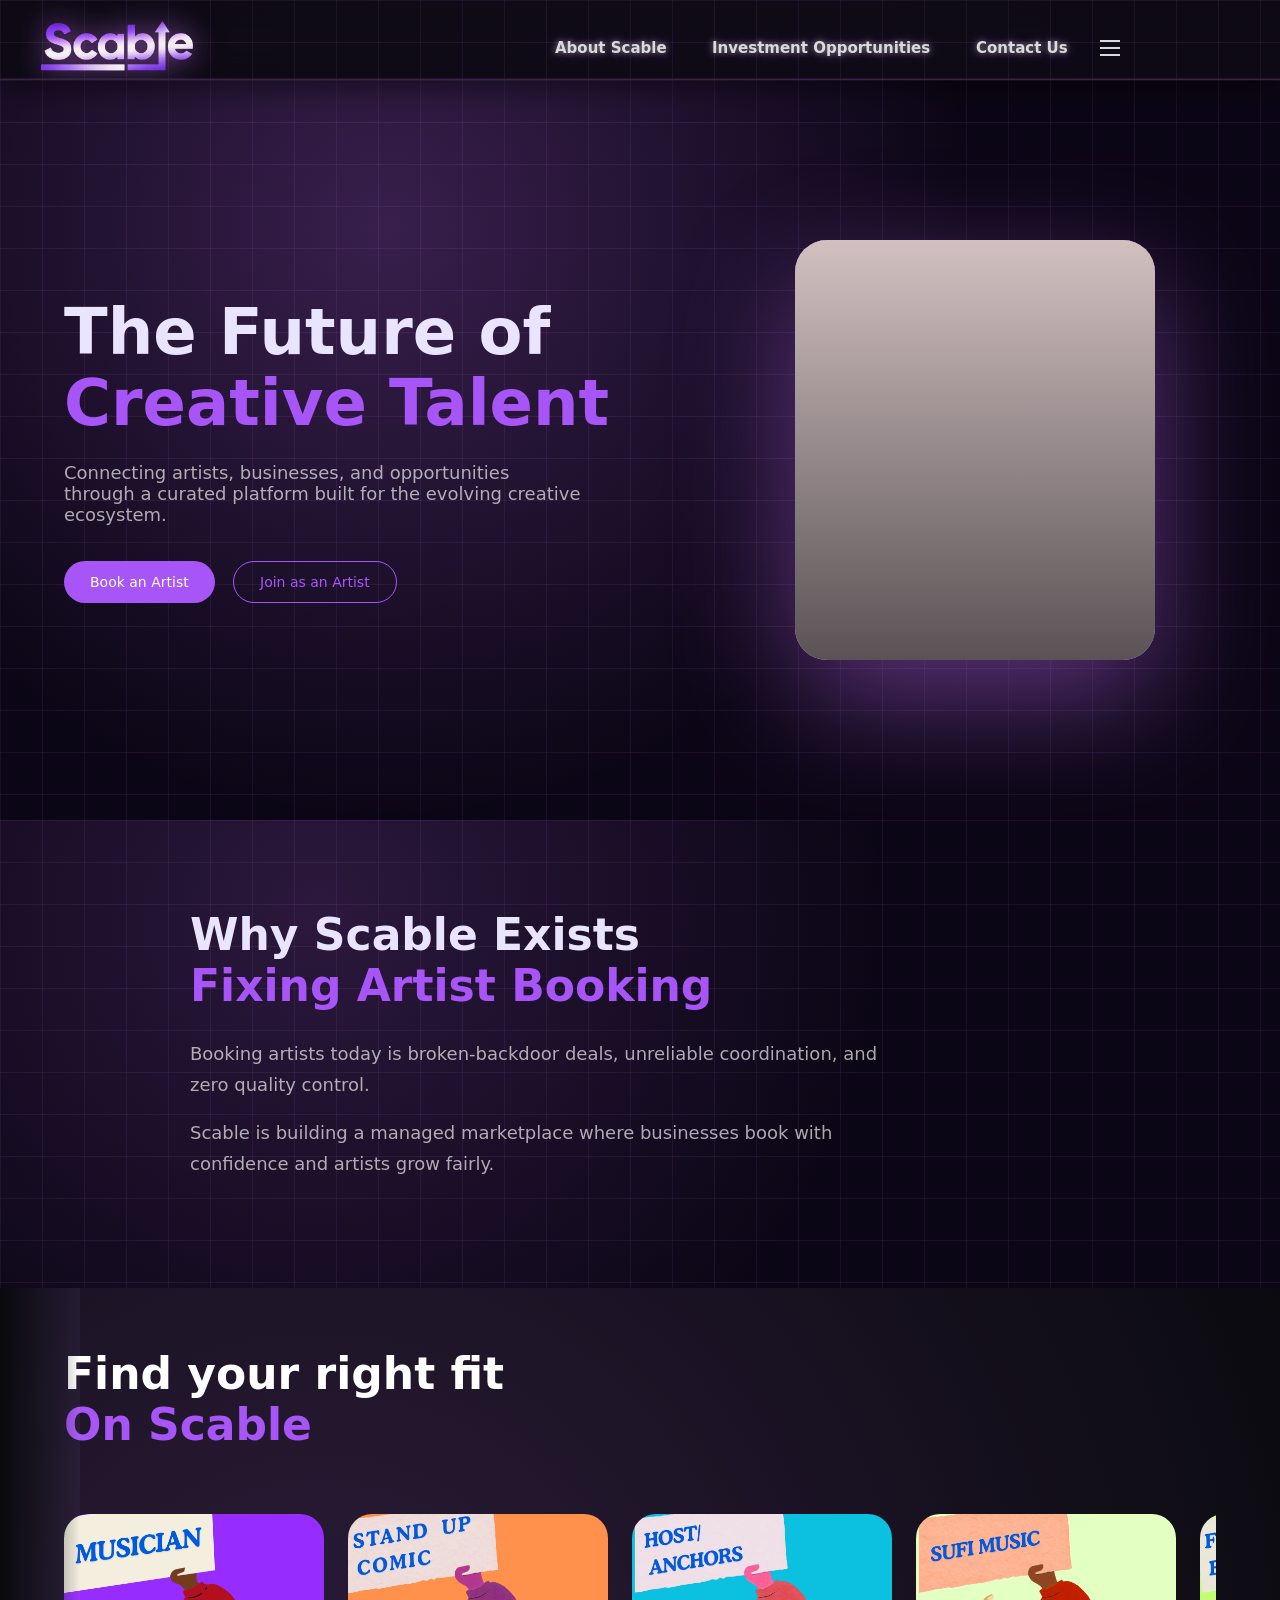
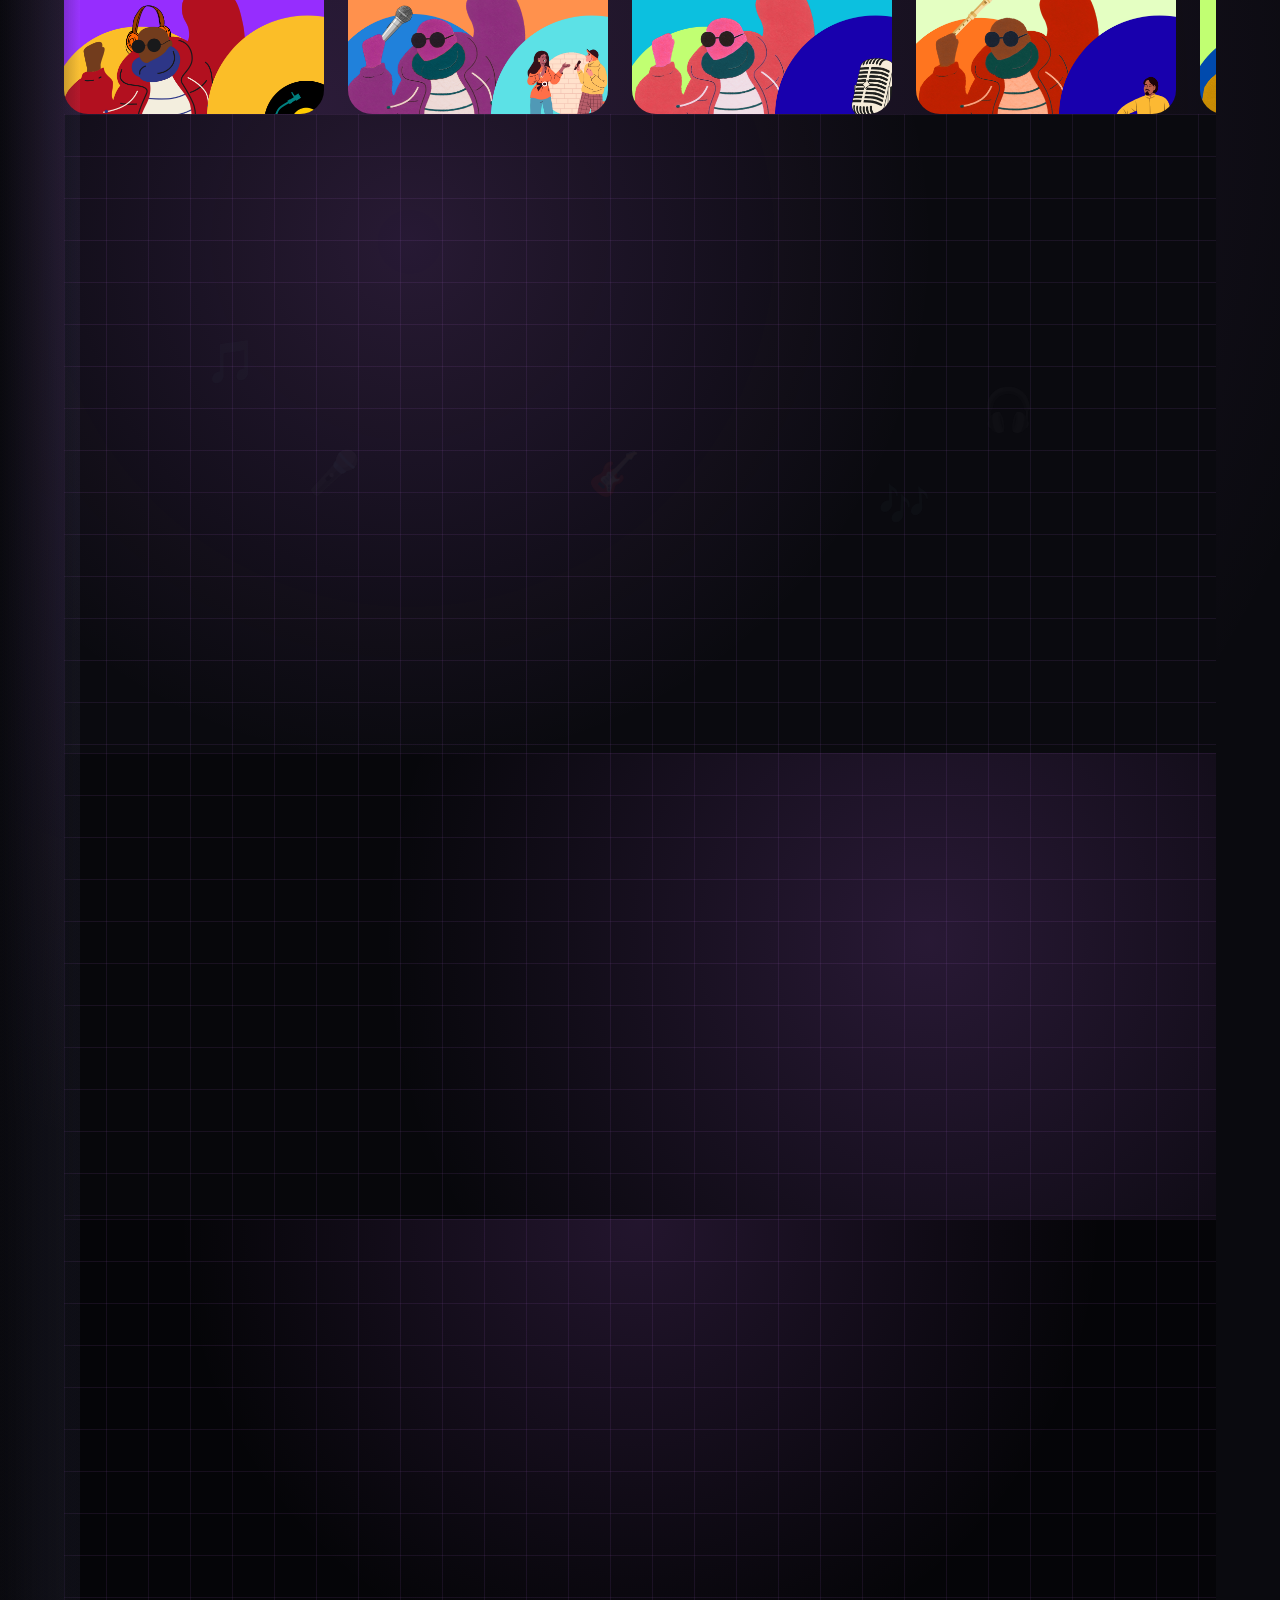
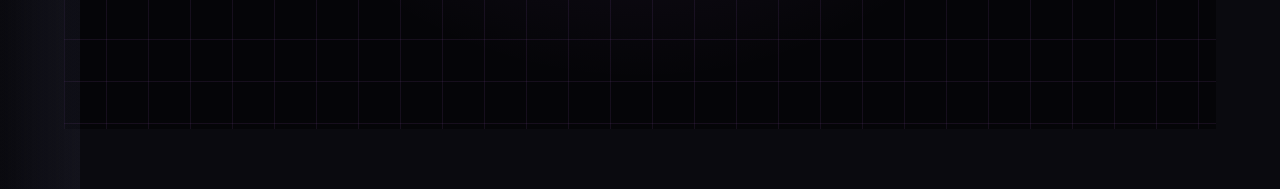
==== commit bd9165e6: "Update index.html" ====
--- a/index.html
+++ b/index.html
@@ -12,7 +12,7 @@
 <nav class="navbar">
   <div class="container nav-flex">
 
-    <div class="logo"><img src="assets/images/scabl2.png" alt="Scable Logo"></div>
+    <div class="logo"><img src="scabl2.png" alt="Scable Logo"></div>
 <div class="nav-right">
 
   <a href="index.html" class="nav-home-btn">Home</a>
@@ -86,7 +86,7 @@
       <div class="hero-visual">
        <div class="hero-card">
   <video
-    src="assets/images/scablevid.mp4"
+    src="scablevid.mp4"
     class="hero-card-video"
     autoplay
     muted
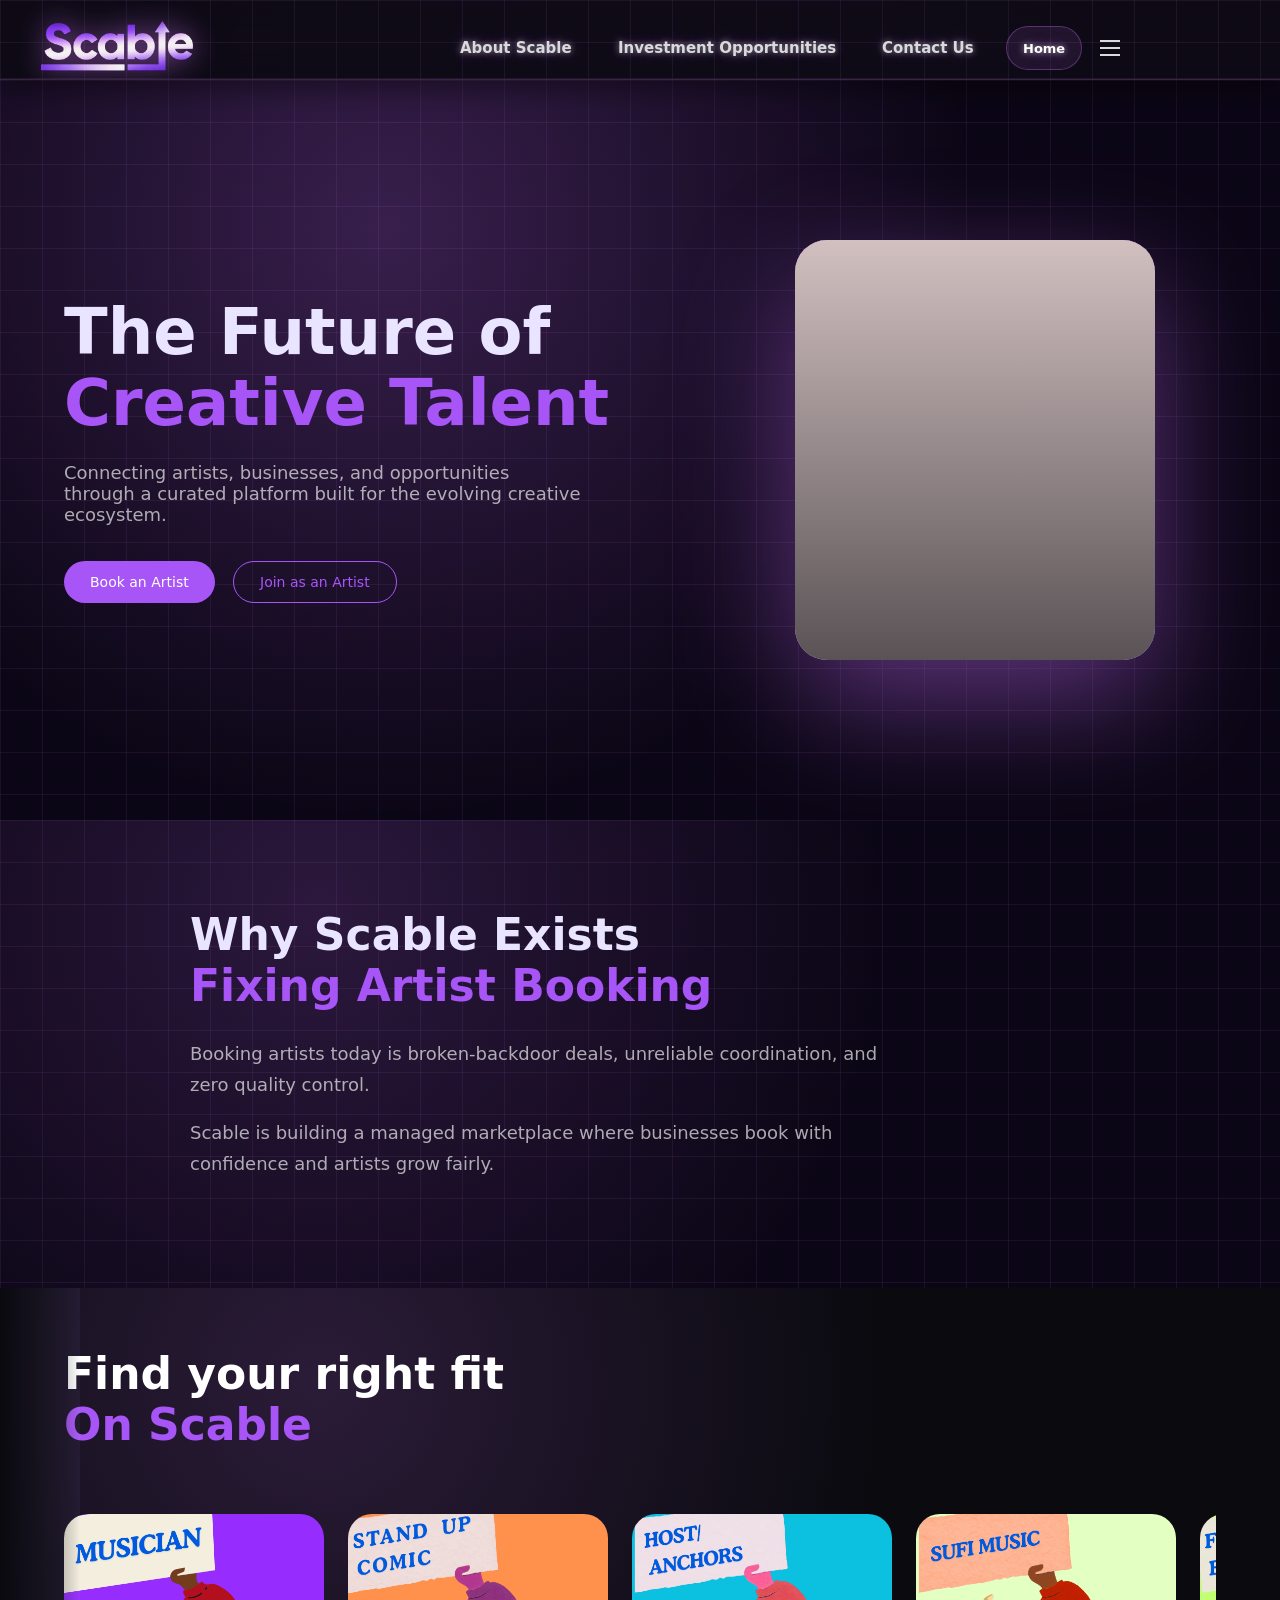
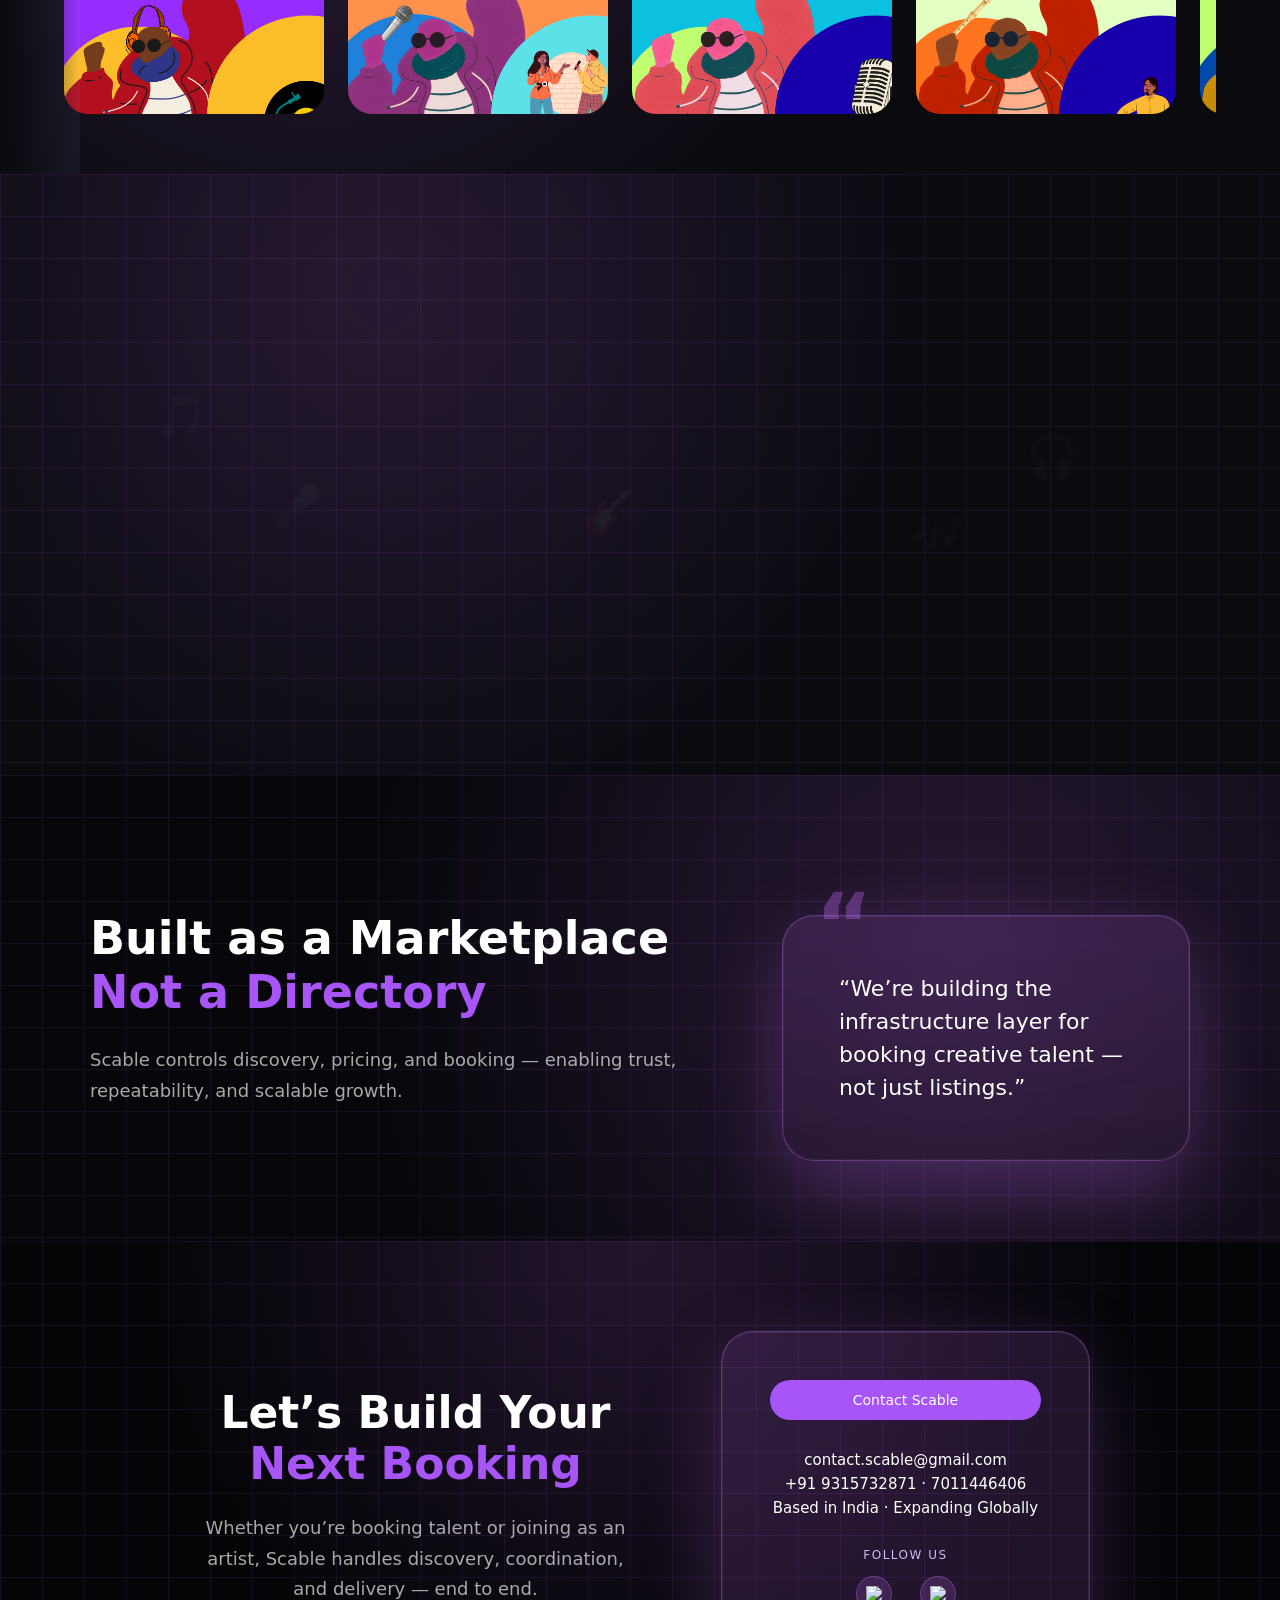
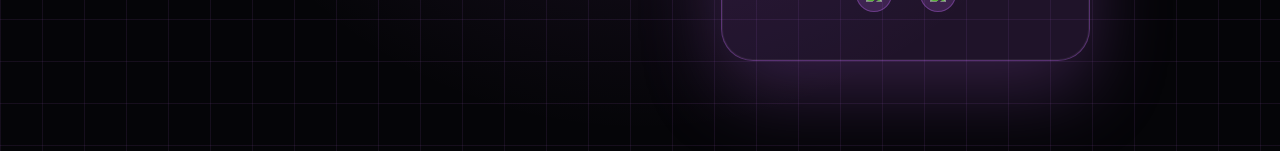
==== commit c580ff21: "Update index.html" ====
--- a/index.html
+++ b/index.html
@@ -155,6 +155,10 @@
   <div class="category-slide"><img src="other.jpg" /></div>
 
 </div>
+    </div> <!-- categories-slider -->
+
+</div> <!-- container -->
+</section> <!-- categories section -->
 <!-- TRUST -->
 
 <section class="trust">
@@ -296,6 +300,5 @@
 
   <script src="script.js"></script>
 
-  <body class="home-page"></body>
 </body>
 </html>
--- a/style.css
+++ b/style.css
@@ -4119,4 +4119,99 @@
   padding-left: 0 !important;
   margin-left: 0 !important;
 }
-
+.hero-title {
+  font-size: clamp(32px, 6vw, 64px);
+/* 🔥 PERFECT MOBILE HEADING FIX */
+@media (max-width: 900px) {
+
+  .hero-title, h1 {
+    font-size: clamp(30px, 8vw, 42px); /* responsive size */
+    line-height: 1.15;
+
+    text-align: center;
+
+    word-break: normal;        /* ❌ prevents ugly splits */
+    overflow-wrap: break-word; /* ✅ wraps properly */
+    white-space: normal;
+
+    max-width: 100%;
+  }
+
+  /* FIX CONTAINER WIDTH (VERY IMPORTANT) */
+  .container {
+    width: 100% !important;
+    max-width: 100% !important;
+    padding: 0 16px !important;
+  }
+
+}
+/* 🔥 HARD FIX FOR HERO TITLE (MOBILE) */
+@media (max-width: 900px) {
+
+  .hero-title, h1 {
+    font-size: 34px !important;
+    line-height: 1.2 !important;
+
+    text-align: center;
+
+    /* 🚨 STOP WEIRD BREAKING */
+    word-break: keep-all !important;
+    overflow-wrap: normal !important;
+    white-space: normal !important;
+
+    /* 🚨 PREVENT CUTTING */
+    width: 100%;
+    max-width: 100%;
+
+    margin: 0 auto;
+  }
+
+  /* 🚨 REMOVE ANY PARENT RESTRICTIONS */
+  .hero-title,
+  .hero-section,
+  section,
+  .container {
+    overflow: visible !important;
+  }
+
+  /* 🚨 FIX CONTAINER WIDTH */
+  .container {
+    width: 100% !important;
+    max-width: 100% !important;
+    padding: 0 20px !important;
+  }
+
+}
+section {
+  width: 100%;
+  margin: 0;
+  position: relative;
+}.your-section {
+  background: 
+    linear-gradient(to right, rgba(255,255,255,0.05) 1px, transparent 1px),
+    linear-gradient(to bottom, rgba(255,255,255,0.05) 1px, transparent 1px),
+    #0b0615;
+
+  background-size: 40px 40px;
+}section {
+  width: 100vw !important;
+  margin-left: 0 !important;
+}
+/* 🚨 NAVBAR SPACING FIX (MOBILE) */
+.nav-flex {
+  display: flex;
+  align-items: center;
+  justify-content: space-between; /* 🔥 key fix */
+}
+
+/* logo stays left */
+.logo {
+  margin: 0;
+}
+
+/* menu button goes right */
+.menu-toggle {
+  margin-left: auto;   /* 🔥 pushes it to extreme right */
+}.nav-flex {
+  padding: 0 16px;
+}
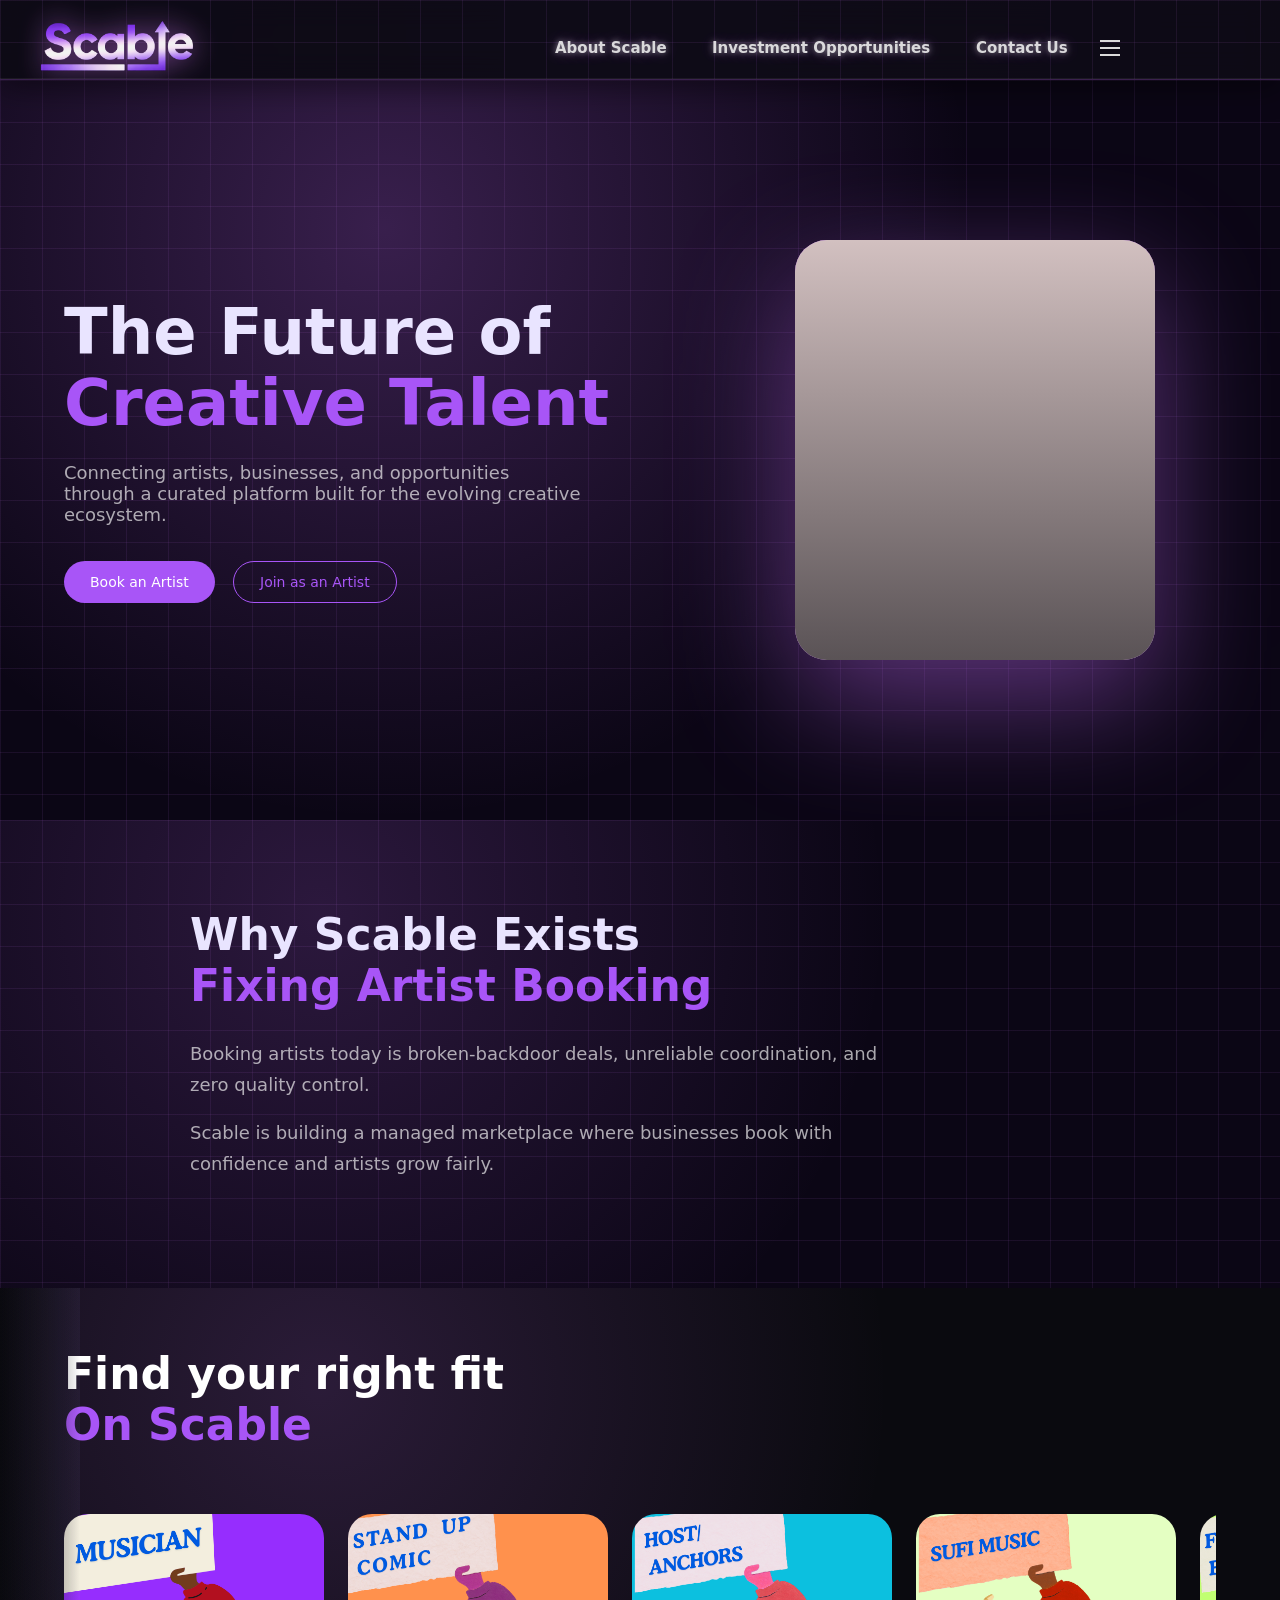
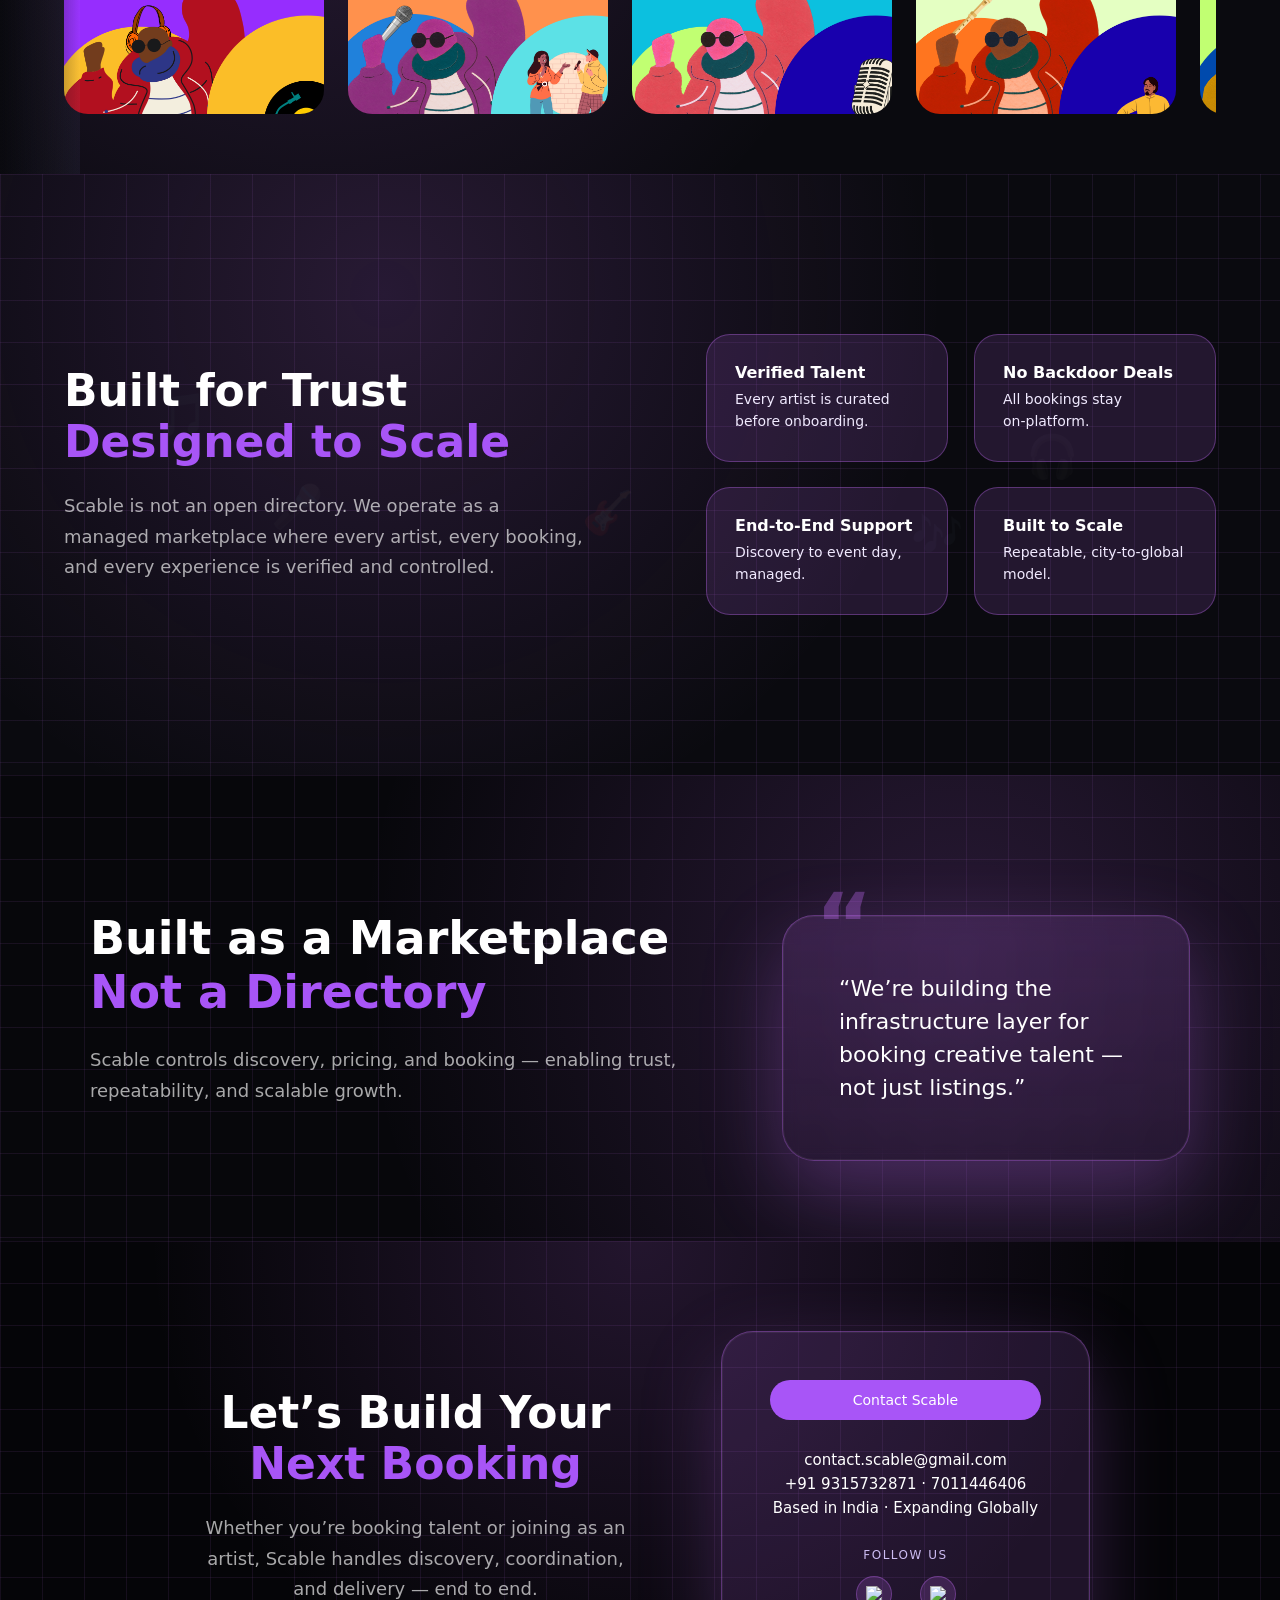
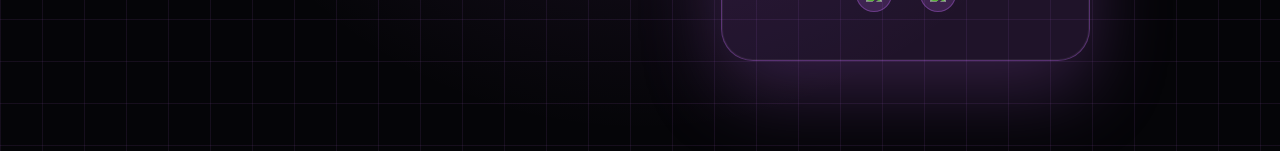
==== commit 957a9127: "Update index.html" ====
--- a/index.html
+++ b/index.html
@@ -7,7 +7,7 @@
   <link rel="stylesheet" href="style.css" />
 </head>
 
-<body>
+<body class="home-page">
 
 <nav class="navbar">
   <div class="container nav-flex">
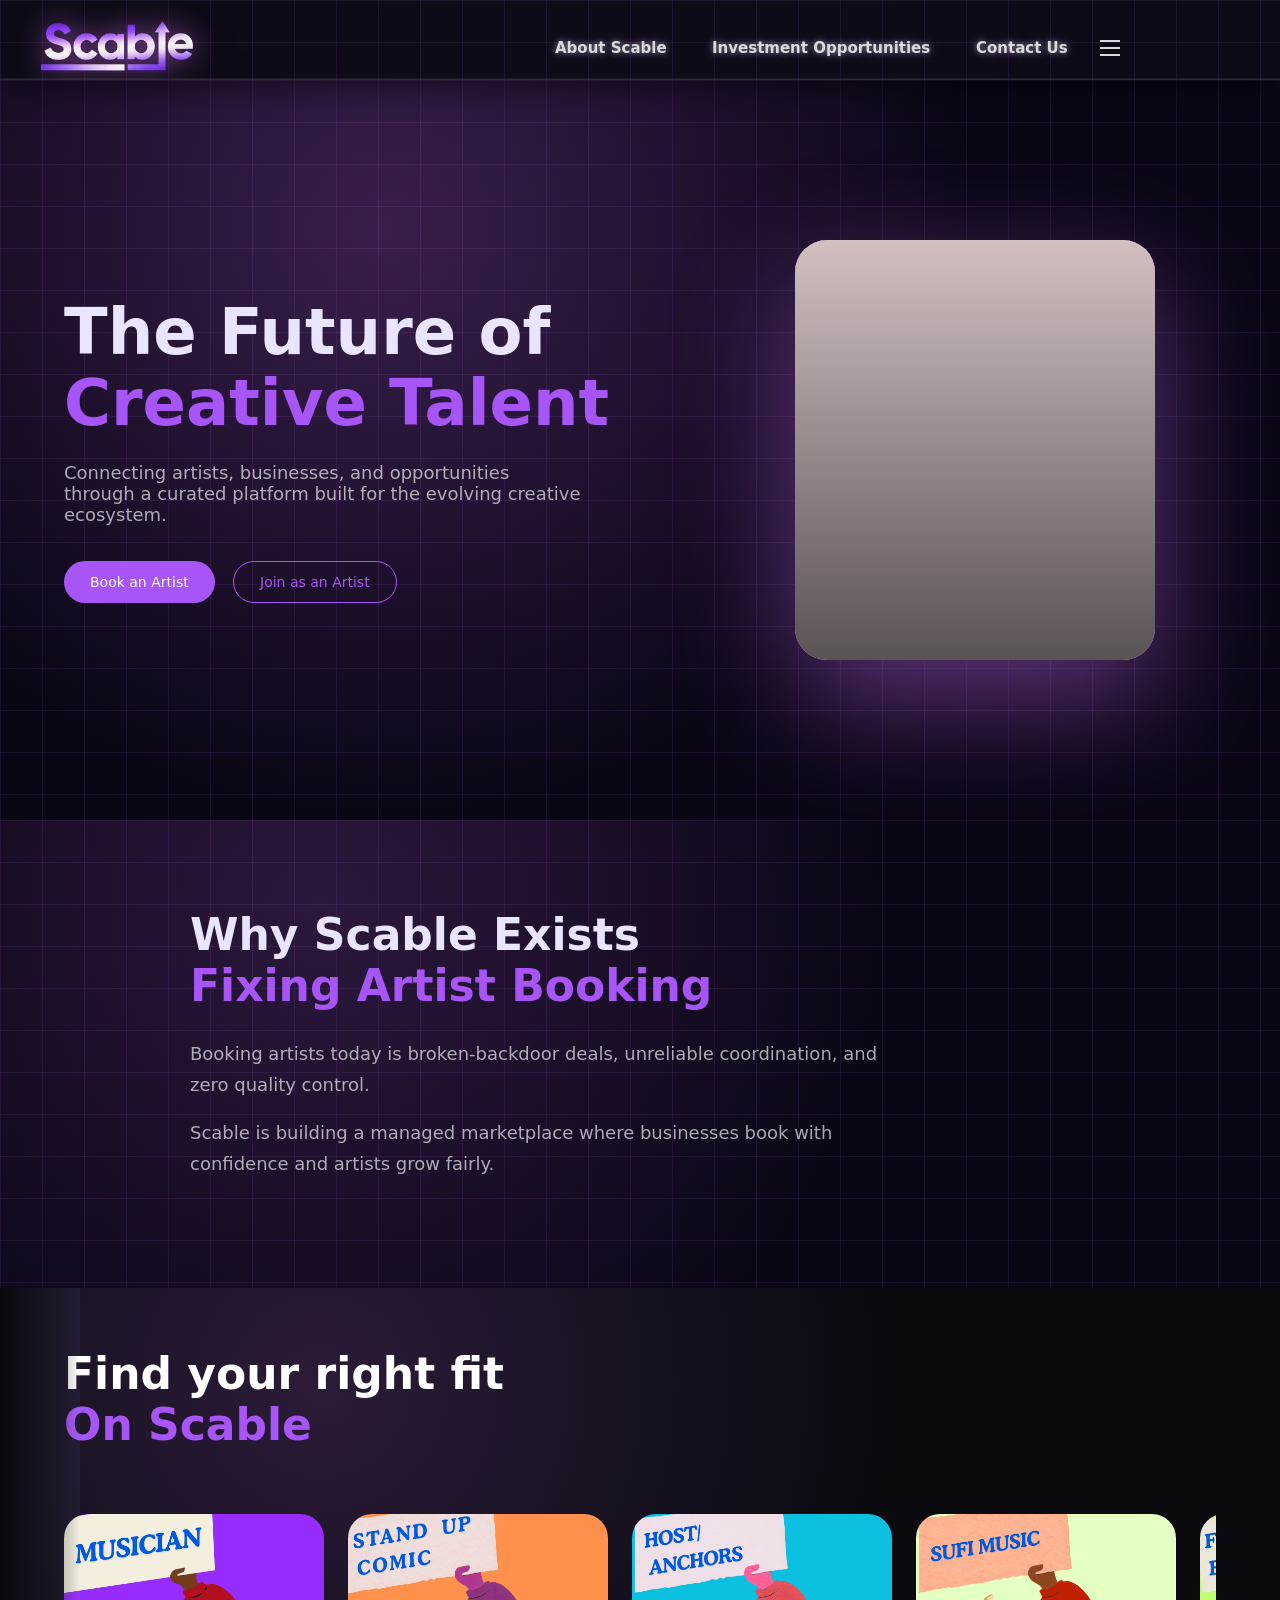
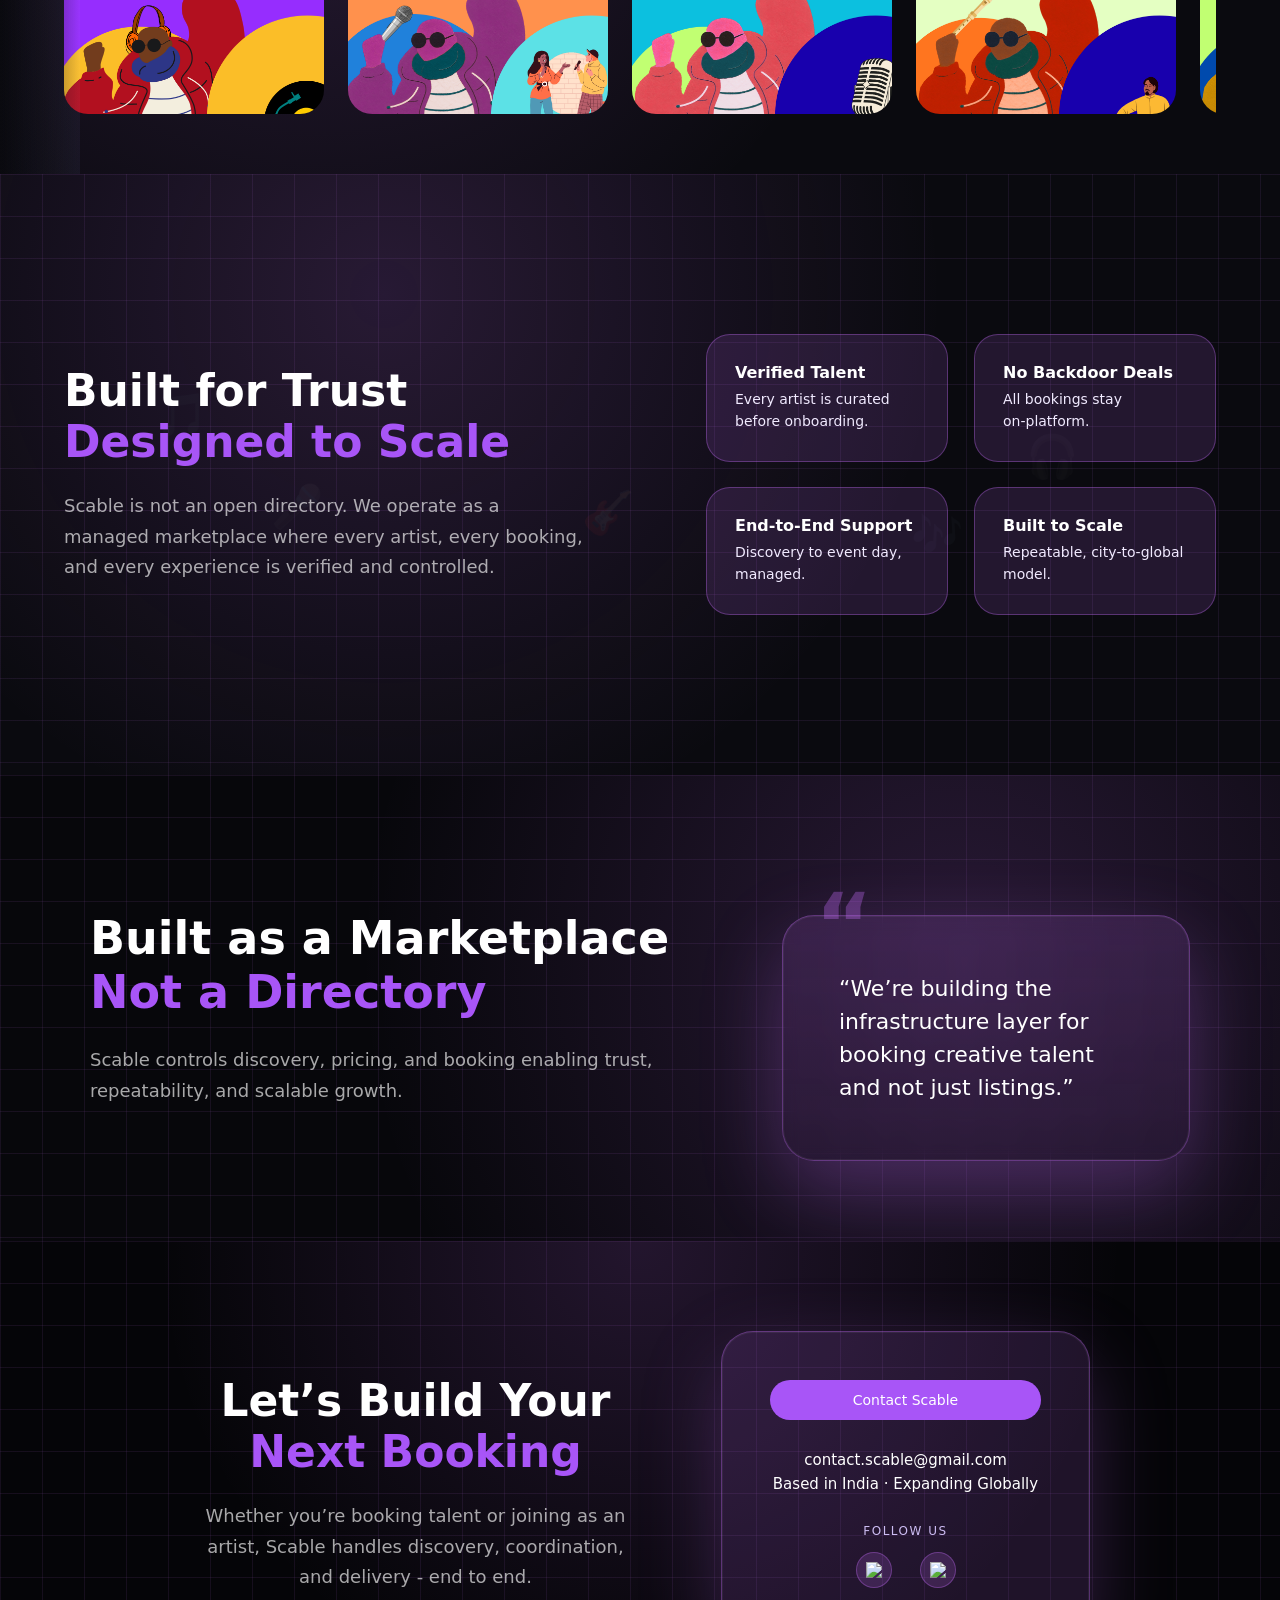
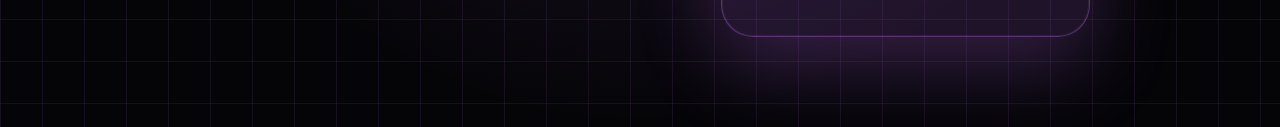
==== commit 2093fe8e: "Update index.html" ====
--- a/index.html
+++ b/index.html
@@ -231,7 +231,7 @@
       </h2>
 
       <p>
-        Scable controls discovery, pricing, and booking —
+        Scable controls discovery, pricing, and booking
         enabling trust, repeatability, and scalable growth.
       </p>
     </div>
@@ -239,7 +239,7 @@
     <div class="investor-card animate-zoom">
       <p>
         “We’re building the infrastructure layer for
-        booking creative talent — not just listings.”
+        booking creative talent and not just listings.”
       </p>
     </div>
 
@@ -258,7 +258,7 @@
 
       <p>
         Whether you’re booking talent or joining as an artist,
-        Scable handles discovery, coordination, and delivery — end to end.
+        Scable handles discovery, coordination, and delivery - end to end.
       </p>
     </div>
 
@@ -274,7 +274,6 @@
 
       <div class="contact-info">
         <p>contact.scable@gmail.com</p>
-        <p>+91 9315732871 · 7011446406</p>
         <p>Based in India · Expanding Globally</p>
       </div>
 
--- a/style.css
+++ b/style.css
@@ -4214,4 +4214,7 @@
   margin-left: auto;   /* 🔥 pushes it to extreme right */
 }.nav-flex {
   padding: 0 16px;
-}
+}/* 🚨 HIDE HOME BUTTON ONLY ON HOMEPAGE */
+.home-page .nav-home-btn {
+  display: none !important;
+}
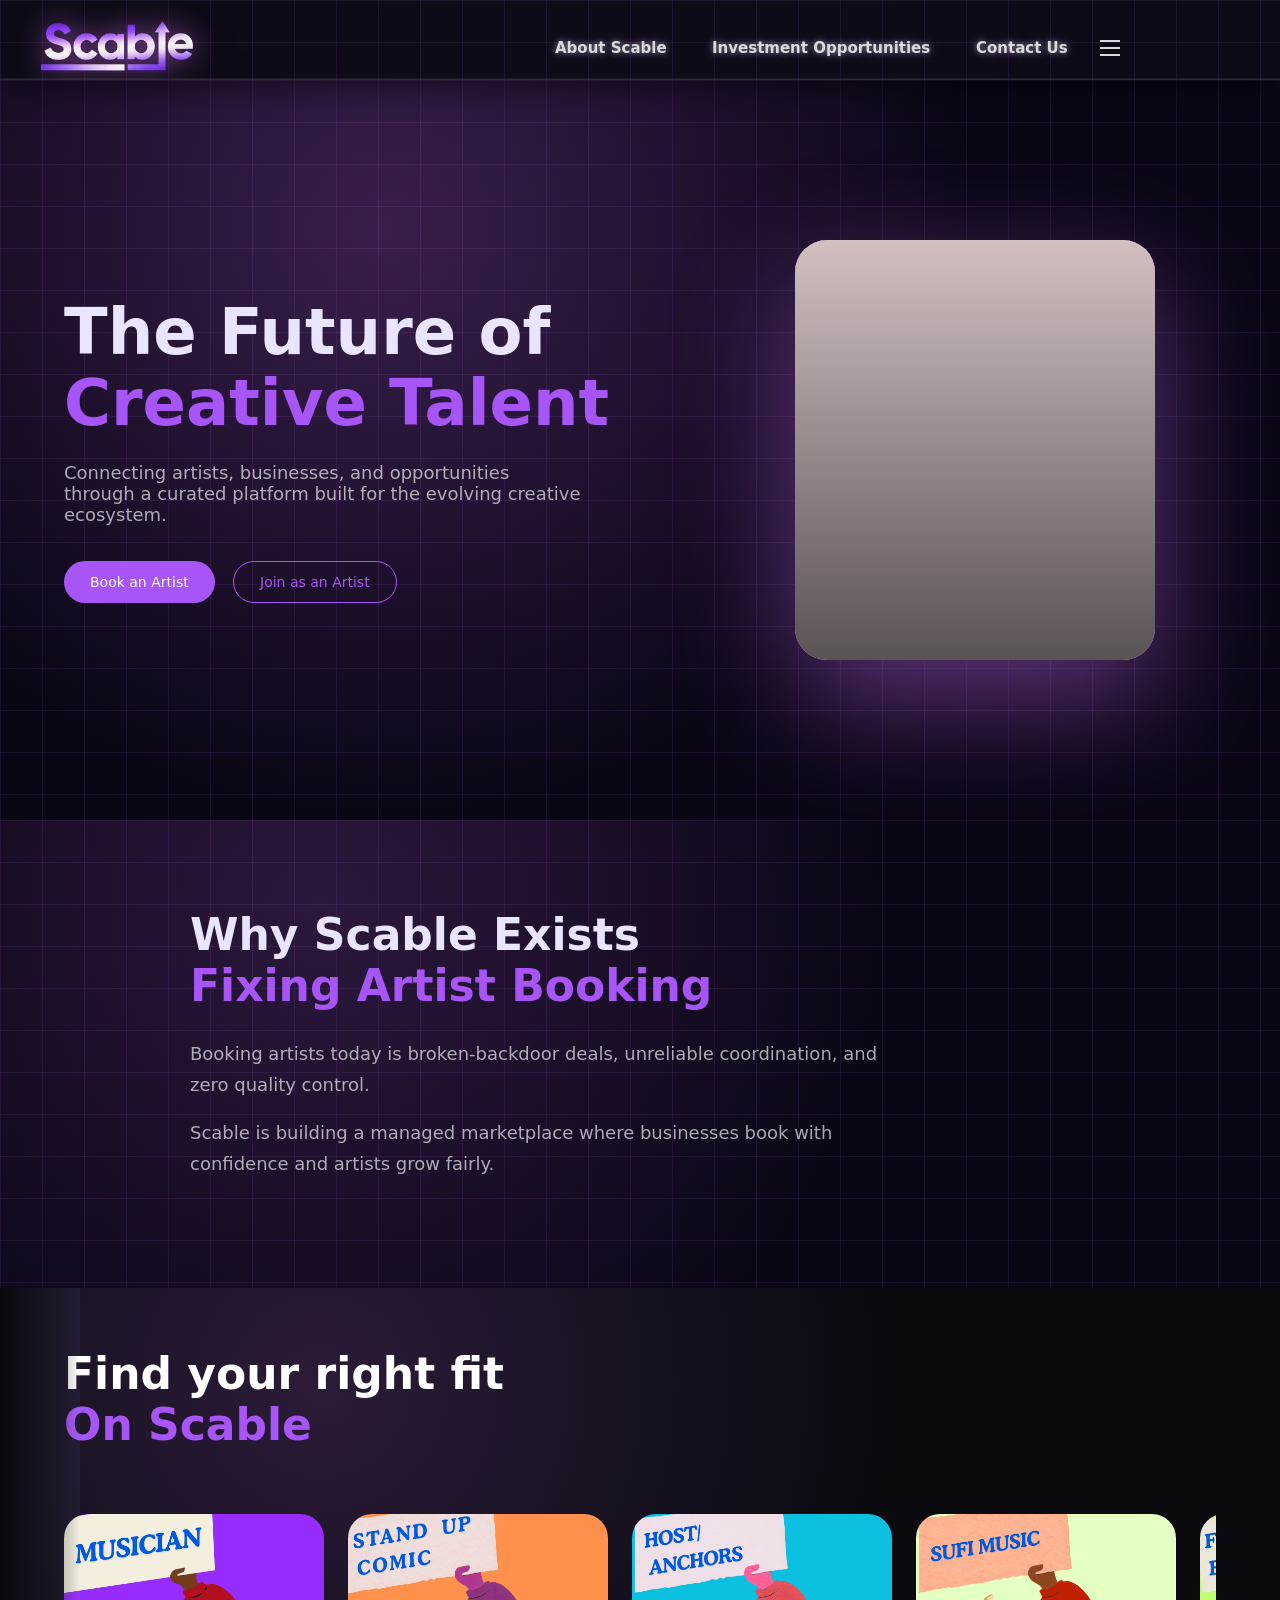
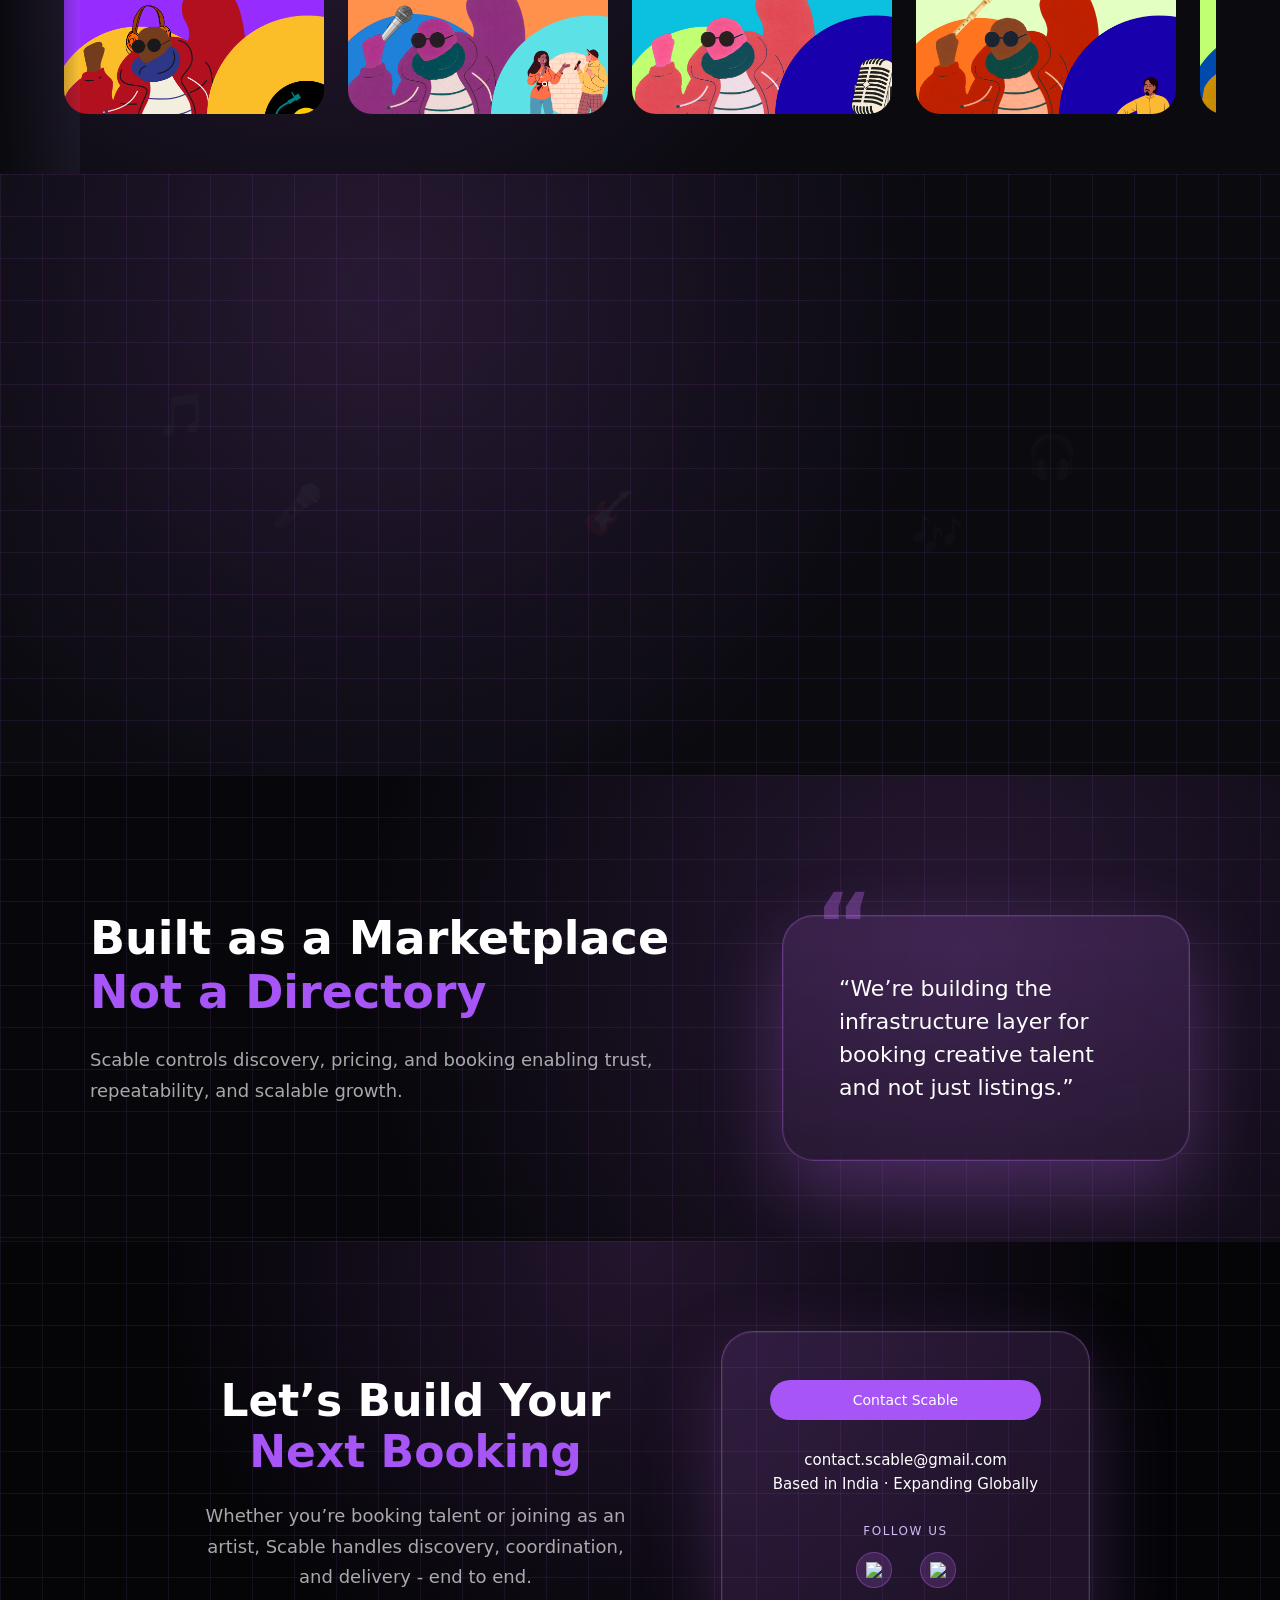
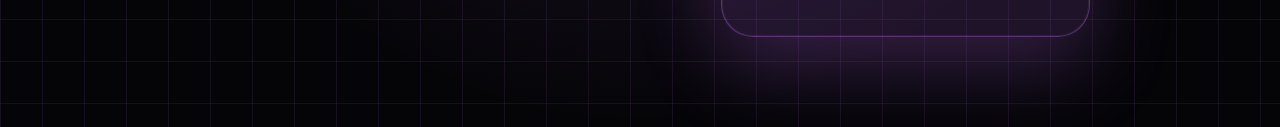
==== commit 5675ce91: "Install Vercel Web Analytics ## Vercel Web Analytics Installation Complete  ### Summary Successfully" ====
--- a/index.html
+++ b/index.html
@@ -1,303 +1,307 @@
-<!DOCTYPE html>
-<html lang="en">
-<head>
-  <meta charset="UTF-8" />
-  <meta name="viewport" content="width=device-width, initial-scale=1.0" />
-  <title>Scable</title>
-  <link rel="stylesheet" href="style.css" />
-</head>
-
-<body class="home-page">
-
-<nav class="navbar">
-  <div class="container nav-flex">
-
-    <div class="logo"><img src="scabl2.png" alt="Scable Logo"></div>
-<div class="nav-right">
-
-  <a href="index.html" class="nav-home-btn">Home</a>
-
-  <!-- NEW NAV LINKS -->
-  <a href="about.html" class="nav-link">About Scable</a>
-  <a href="invest.html" class="nav-link">Investment Opportunities</a>
-  <a href="contact.html" class="nav-link">Contact Us</a>
-
-  <button class="menu-toggle" aria-label="Open menu">
-        <span></span>
-        <span></span>
-        <span></span>
-      </button>
-
-    </div>
-
-  </div>
-</nav>
-<div class="menu-overlay"></div>
-<div class="menu-panel">
-  <div class="menu-group">
-    <span href="about.html" class="menu-title">Company</span>
-    <a href="about.html">About Us</a>
-    <a href="scaling.html">Scaling Opportunities</a>
-  </div>
-
-  <div class="menu-group">
-    <span href="partner-cafe.html" class="menu-title">Partnerships</span>
-    <a href="partner-cafe.html">Become a Partner Café</a>
-    <a href="partner-corporate.html">Corporate Partnerships</a>
-  </div>
-
-  <div class="menu-group">
-    <span href="invest.html" class="menu-title">Invest</span>
-    <a href="invest.html">Investment Opportunity</a>
-  </div>
-
-  <div class="menu-group">
-    <span href="contact.html" class="menu-title">Contact</span>
-    <a href="contact.html">Contact Us</a>
-  </div>
-</div>
-
-  <!-- HERO -->
-  <section class="hero">
-    <div class="container hero-grid">
-
-      <div class="hero-text">
-        <h1>
-          The Future of<br />
-          <span>Creative Talent</span>
-        </h1>
-
-        <p>
-          Connecting artists, businesses, and opportunities
-through a curated platform built for the evolving creative ecosystem.
-        </p>
-
-        <div class="hero-actions">
-         <a href="book-artist.html" class="btn-primary clickable">Book an Artist</a>
-         
-<a href=https://docs.google.com/forms/d/e/1FAIpQLSeZmnN3lxvbksYShO8OLPj-ul2KW6Q84xHKQBRz2ljt_J4_MQ/viewform?usp=sharing&ouid=105756380817091351821
-   class="btn-outline clickable"
-   target="_blank">
-   Join as an Artist
-</a>
-        </div>
-      </div>
-
-      <div class="hero-visual">
-       <div class="hero-card">
-  <video
-    src="scablevid.mp4"
-    class="hero-card-video"
-    autoplay
-    muted
-    loop
-    playsinline
-  ></video>
-</div>
-      </div>
-
-    </div>
-  </section>
-<!-- WHY SCABLE EXISTS -->
-<section class="vision section-tight">
-  <div class="container vision-grid">
-
-    <div class="vision-text animate-up">
-      <h2>
-        Why Scable Exists<br />
-        <span>Fixing Artist Booking</span>
-      </h2>
-
-      <p>
-        Booking artists today is broken-backdoor deals,
-        unreliable coordination, and zero quality control.
-      </p>
-
-      <p>
-        Scable is building a managed marketplace where businesses
-        book with confidence and artists grow fairly.
-      </p>
-    </div>
-
-  </div>
-</section>
-<!-- Find your right fit -->
-<section class="categories section-loose">
-  <div class="container">
-
-    <div class="categories-heading">
-      <h2>
-        Find your right fit<br />
-        <span>On Scable</span>
-      </h2>
-    </div>
-
-    <div class="categories-slider">
-
-  <!-- ORIGINAL -->
-  <div class="category-slide"><img src="music.jpg" /></div>
-  <div class="category-slide"><img src="comic.jpg" /></div>
-  <div class="category-slide"><img src="host.jpg" /></div>
-  <div class="category-slide"><img src="sufi.jpg" /></div>
-  <div class="category-slide"><img src="band.jpg" /></div>
-  <div class="category-slide"><img src="mind.jpg" /></div>
-  <div class="category-slide"><img src="video.jpg" /></div>
-  <div class="category-slide"><img src="other.jpg" /></div>
-
-  <!-- DUPLICATE (for infinite scroll) -->
-  <div class="category-slide"><img src="music.jpg" /></div>
-  <div class="category-slide"><img src="comic.jpg" /></div>
-  <div class="category-slide"><img src="host.jpg" /></div>
-  <div class="category-slide"><img src="sufi.jpg" /></div>
-  <div class="category-slide"><img src="band.jpg" /></div>
-  <div class="category-slide"><img src="mind.jpg" /></div>
-  <div class="category-slide"><img src="video.jpg" /></div>
-  <div class="category-slide"><img src="other.jpg" /></div>
-
-</div>
-    </div> <!-- categories-slider -->
-
-</div> <!-- container -->
-</section> <!-- categories section -->
-<!-- TRUST -->
-
-<section class="trust">
-  <div class="container trust-grid">
-
-    <!-- ICONS (background layer) -->
-    <div class="section-icons">
-      <span>🎵</span>
-      <span>🎧</span>
-      <span>🎤</span>
-      <span>🎶</span>
-      <span>🎸</span>
-    </div>
-
-    <!-- LEFT TEXT -->
-    <div class="trust-text animate-up">
-      <h2>
-        Built for Trust<br />
-        <span>Designed to Scale</span>
-      </h2>
-
-      <p>
-        Scable is not an open directory.
-        We operate as a managed marketplace where every artist,
-        every booking, and every experience is verified and controlled.
-      </p>
-    </div>
-
-    <!-- RIGHT CARDS -->
-    <div class="trust-cards">
-      <div class="trust-card clickable animate-up">
-        <div>
-          <h4>Verified Talent</h4>
-          <p>Every artist is curated before onboarding.</p>
-        </div>
-      </div>
-
-      <div class="trust-card clickable animate-up">
-        <div>
-          <h4>No Backdoor Deals</h4>
-          <p>All bookings stay on‑platform.</p>
-        </div>
-      </div>
-
-      <div class="trust-card clickable animate-up">
-        <div>
-          <h4>End‑to‑End Support</h4>
-          <p>Discovery to event day, managed.</p>
-        </div>
-      </div>
-
-      <div class="trust-card clickable animate-up">
-        <div>
-          <h4>Built to Scale</h4>
-          <p>Repeatable, city‑to‑global model.</p>
-        </div>
-      </div>
-    </div>
-
-  </div>
-</section>
-<!-- INVESTOR -->
-<section class="investor section-emphasis">
-  <div class="container investor-wrap">
-
-    <div class="investor-text animate-up">
-      <h2>
-        Built as a Marketplace<br />
-        <span>Not a Directory</span>
-      </h2>
-
-      <p>
-        Scable controls discovery, pricing, and booking
-        enabling trust, repeatability, and scalable growth.
-      </p>
-    </div>
-
-    <div class="investor-card animate-zoom">
-      <p>
-        “We’re building the infrastructure layer for
-        booking creative talent and not just listings.”
-      </p>
-    </div>
-
-  </div>
-</section>
-<!-- CONTACT -->
-<section class="contact section-tight">
-  <div class="container contact-wrap">
-
-    <!-- LEFT CONTENT -->
-    <div class="contact-left animate-up">
-      <h2>
-        Let’s Build Your<br />
-        <span>Next Booking</span>
-      </h2>
-
-      <p>
-        Whether you’re booking talent or joining as an artist,
-        Scable handles discovery, coordination, and delivery - end to end.
-      </p>
-    </div>
-
-    <!-- RIGHT BOX -->
-    <div class="contact-right animate-scale">
-
-      <a
-  href="mailto:contact.scable@gmail.com?subject=Inquiry%20from%20Scable%20Website"
-  class="btn-primary clickable"
->
-  Contact Scable
-</a>
-
-      <div class="contact-info">
-        <p>contact.scable@gmail.com</p>
-        <p>Based in India · Expanding Globally</p>
-      </div>
-
-      <div class="follow">
-        <p class="follow-title">Follow Us</p>
-
-        <div class="follow-icons">
-          <a href="#" aria-label="Instagram">
-            <img src="instagram.svg" alt="Instagram" />
-          </a>
-
-          <a href="#" aria-label="LinkedIn">
-            <img src="linkedin.svg" alt="LinkedIn" />
-          </a>
-        </div>
-      </div>
-
-    </div>
-
-  </div>
-</section>
-
-
-  <script src="script.js"></script>
-
-</body>
-</html>
+<!DOCTYPE html>
+<html lang="en">
+<head>
+  <meta charset="UTF-8" />
+  <meta name="viewport" content="width=device-width, initial-scale=1.0" />
+  <title>Scable</title>
+  <link rel="stylesheet" href="style.css" />
+  <script>
+    window.va = window.va || function () { (window.vaq = window.vaq || []).push(arguments); };
+  </script>
+  <script defer src="/_vercel/insights/script.js"></script>
+</head>
+
+<body class="home-page">
+
+<nav class="navbar">
+  <div class="container nav-flex">
+
+    <div class="logo"><img src="scabl2.png" alt="Scable Logo"></div>
+<div class="nav-right">
+
+  <a href="index.html" class="nav-home-btn">Home</a>
+
+  <!-- NEW NAV LINKS -->
+  <a href="about.html" class="nav-link">About Scable</a>
+  <a href="invest.html" class="nav-link">Investment Opportunities</a>
+  <a href="contact.html" class="nav-link">Contact Us</a>
+
+  <button class="menu-toggle" aria-label="Open menu">
+        <span></span>
+        <span></span>
+        <span></span>
+      </button>
+
+    </div>
+
+  </div>
+</nav>
+<div class="menu-overlay"></div>
+<div class="menu-panel">
+  <div class="menu-group">
+    <span href="about.html" class="menu-title">Company</span>
+    <a href="about.html">About Us</a>
+    <a href="scaling.html">Scaling Opportunities</a>
+  </div>
+
+  <div class="menu-group">
+    <span href="partner-cafe.html" class="menu-title">Partnerships</span>
+    <a href="partner-cafe.html">Become a Partner Café</a>
+    <a href="partner-corporate.html">Corporate Partnerships</a>
+  </div>
+
+  <div class="menu-group">
+    <span href="invest.html" class="menu-title">Invest</span>
+    <a href="invest.html">Investment Opportunity</a>
+  </div>
+
+  <div class="menu-group">
+    <span href="contact.html" class="menu-title">Contact</span>
+    <a href="contact.html">Contact Us</a>
+  </div>
+</div>
+
+  <!-- HERO -->
+  <section class="hero">
+    <div class="container hero-grid">
+
+      <div class="hero-text">
+        <h1>
+          The Future of<br />
+          <span>Creative Talent</span>
+        </h1>
+
+        <p>
+          Connecting artists, businesses, and opportunities
+through a curated platform built for the evolving creative ecosystem.
+        </p>
+
+        <div class="hero-actions">
+         <a href="book-artist.html" class="btn-primary clickable">Book an Artist</a>
+         
+<a href=https://docs.google.com/forms/d/e/1FAIpQLSeZmnN3lxvbksYShO8OLPj-ul2KW6Q84xHKQBRz2ljt_J4_MQ/viewform?usp=sharing&ouid=105756380817091351821
+   class="btn-outline clickable"
+   target="_blank">
+   Join as an Artist
+</a>
+        </div>
+      </div>
+
+      <div class="hero-visual">
+       <div class="hero-card">
+  <video
+    src="scablevid.mp4"
+    class="hero-card-video"
+    autoplay
+    muted
+    loop
+    playsinline
+  ></video>
+</div>
+      </div>
+
+    </div>
+  </section>
+<!-- WHY SCABLE EXISTS -->
+<section class="vision section-tight">
+  <div class="container vision-grid">
+
+    <div class="vision-text animate-up">
+      <h2>
+        Why Scable Exists<br />
+        <span>Fixing Artist Booking</span>
+      </h2>
+
+      <p>
+        Booking artists today is broken-backdoor deals,
+        unreliable coordination, and zero quality control.
+      </p>
+
+      <p>
+        Scable is building a managed marketplace where businesses
+        book with confidence and artists grow fairly.
+      </p>
+    </div>
+
+  </div>
+</section>
+<!-- Find your right fit -->
+<section class="categories section-loose">
+  <div class="container">
+
+    <div class="categories-heading">
+      <h2>
+        Find your right fit<br />
+        <span>On Scable</span>
+      </h2>
+    </div>
+
+    <div class="categories-slider">
+
+  <!-- ORIGINAL -->
+  <div class="category-slide"><img src="music.jpg" /></div>
+  <div class="category-slide"><img src="comic.jpg" /></div>
+  <div class="category-slide"><img src="host.jpg" /></div>
+  <div class="category-slide"><img src="sufi.jpg" /></div>
+  <div class="category-slide"><img src="band.jpg" /></div>
+  <div class="category-slide"><img src="mind.jpg" /></div>
+  <div class="category-slide"><img src="video.jpg" /></div>
+  <div class="category-slide"><img src="other.jpg" /></div>
+
+  <!-- DUPLICATE (for infinite scroll) -->
+  <div class="category-slide"><img src="music.jpg" /></div>
+  <div class="category-slide"><img src="comic.jpg" /></div>
+  <div class="category-slide"><img src="host.jpg" /></div>
+  <div class="category-slide"><img src="sufi.jpg" /></div>
+  <div class="category-slide"><img src="band.jpg" /></div>
+  <div class="category-slide"><img src="mind.jpg" /></div>
+  <div class="category-slide"><img src="video.jpg" /></div>
+  <div class="category-slide"><img src="other.jpg" /></div>
+
+</div>
+    </div> <!-- categories-slider -->
+
+</div> <!-- container -->
+</section> <!-- categories section -->
+<!-- TRUST -->
+
+<section class="trust">
+  <div class="container trust-grid">
+
+    <!-- ICONS (background layer) -->
+    <div class="section-icons">
+      <span>🎵</span>
+      <span>🎧</span>
+      <span>🎤</span>
+      <span>🎶</span>
+      <span>🎸</span>
+    </div>
+
+    <!-- LEFT TEXT -->
+    <div class="trust-text animate-up">
+      <h2>
+        Built for Trust<br />
+        <span>Designed to Scale</span>
+      </h2>
+
+      <p>
+        Scable is not an open directory.
+        We operate as a managed marketplace where every artist,
+        every booking, and every experience is verified and controlled.
+      </p>
+    </div>
+
+    <!-- RIGHT CARDS -->
+    <div class="trust-cards">
+      <div class="trust-card clickable animate-up">
+        <div>
+          <h4>Verified Talent</h4>
+          <p>Every artist is curated before onboarding.</p>
+        </div>
+      </div>
+
+      <div class="trust-card clickable animate-up">
+        <div>
+          <h4>No Backdoor Deals</h4>
+          <p>All bookings stay on‑platform.</p>
+        </div>
+      </div>
+
+      <div class="trust-card clickable animate-up">
+        <div>
+          <h4>End‑to‑End Support</h4>
+          <p>Discovery to event day, managed.</p>
+        </div>
+      </div>
+
+      <div class="trust-card clickable animate-up">
+        <div>
+          <h4>Built to Scale</h4>
+          <p>Repeatable, city‑to‑global model.</p>
+        </div>
+      </div>
+    </div>
+
+  </div>
+</section>
+<!-- INVESTOR -->
+<section class="investor section-emphasis">
+  <div class="container investor-wrap">
+
+    <div class="investor-text animate-up">
+      <h2>
+        Built as a Marketplace<br />
+        <span>Not a Directory</span>
+      </h2>
+
+      <p>
+        Scable controls discovery, pricing, and booking
+        enabling trust, repeatability, and scalable growth.
+      </p>
+    </div>
+
+    <div class="investor-card animate-zoom">
+      <p>
+        “We’re building the infrastructure layer for
+        booking creative talent and not just listings.”
+      </p>
+    </div>
+
+  </div>
+</section>
+<!-- CONTACT -->
+<section class="contact section-tight">
+  <div class="container contact-wrap">
+
+    <!-- LEFT CONTENT -->
+    <div class="contact-left animate-up">
+      <h2>
+        Let’s Build Your<br />
+        <span>Next Booking</span>
+      </h2>
+
+      <p>
+        Whether you’re booking talent or joining as an artist,
+        Scable handles discovery, coordination, and delivery - end to end.
+      </p>
+    </div>
+
+    <!-- RIGHT BOX -->
+    <div class="contact-right animate-scale">
+
+      <a
+  href="mailto:contact.scable@gmail.com?subject=Inquiry%20from%20Scable%20Website"
+  class="btn-primary clickable"
+>
+  Contact Scable
+</a>
+
+      <div class="contact-info">
+        <p>contact.scable@gmail.com</p>
+        <p>Based in India · Expanding Globally</p>
+      </div>
+
+      <div class="follow">
+        <p class="follow-title">Follow Us</p>
+
+        <div class="follow-icons">
+          <a href="#" aria-label="Instagram">
+            <img src="instagram.svg" alt="Instagram" />
+          </a>
+
+          <a href="#" aria-label="LinkedIn">
+            <img src="linkedin.svg" alt="LinkedIn" />
+          </a>
+        </div>
+      </div>
+
+    </div>
+
+  </div>
+</section>
+
+
+  <script src="script.js"></script>
+
+</body>
+</html>
--- a/style.css
+++ b/style.css
@@ -4218,3 +4218,48 @@
 .home-page .nav-home-btn {
   display: none !important;
 }
+/* 🚨 FORCE FULL WIDTH SECTIONS */
+section {
+  width: 100vw !important;
+  max-width: 100vw !important;
+  margin: 0 !important;
+  padding-left: 0 !important;
+  padding-right: 0 !important;
+}body {
+  margin: 0;
+  padding: 0;
+  overflow-x: hidden;
+}/* 🚨 REMOVE SIDE FADE STRIP */
+section::before,
+section::after {
+  display: none !important;
+}section {
+  background-position: center;
+  background-size: cover;
+}/* 🚨 NUCLEAR OVERRIDE */
+*::before,
+*::after {
+  background: none !important;
+}/* 🚨 FIX ONLY THE CATEGORIES SECTION STRIP */
+.categories {
+  background: none !important; /* remove any gradient */
+}
+
+/* remove any overlay specifically on categories */
+.categories::before,
+.categories::after {
+  content: none !important;
+  display: none !important;
+  background: none !important;
+}.categories .container {
+  width: 100% !important;
+  max-width: 100% !important;
+  padding: 0 16px !important;
+}.categories {
+  background:
+    linear-gradient(to right, rgba(255,255,255,0.05) 1px, transparent 1px),
+    linear-gradient(to bottom, rgba(255,255,255,0.05) 1px, transparent 1px),
+    #0b0615 !important;
+
+  background-size: 40px 40px;
+}
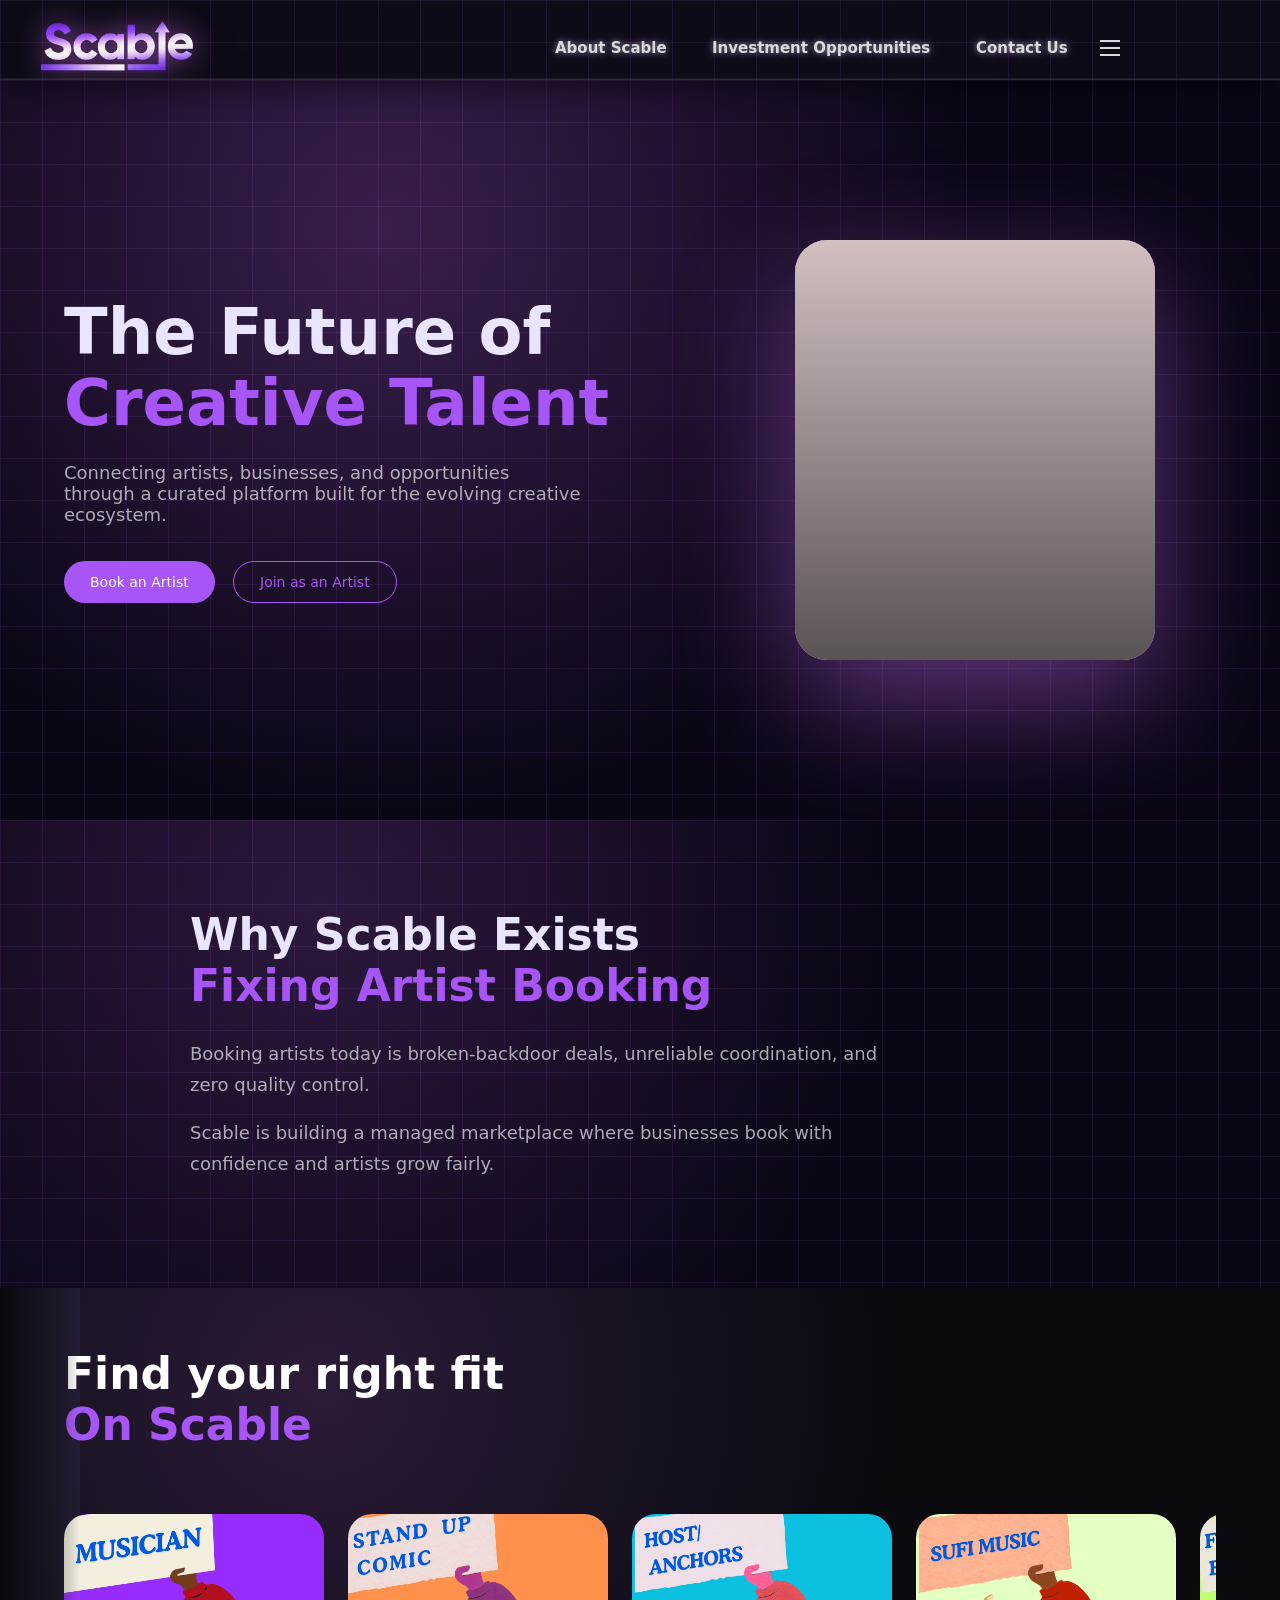
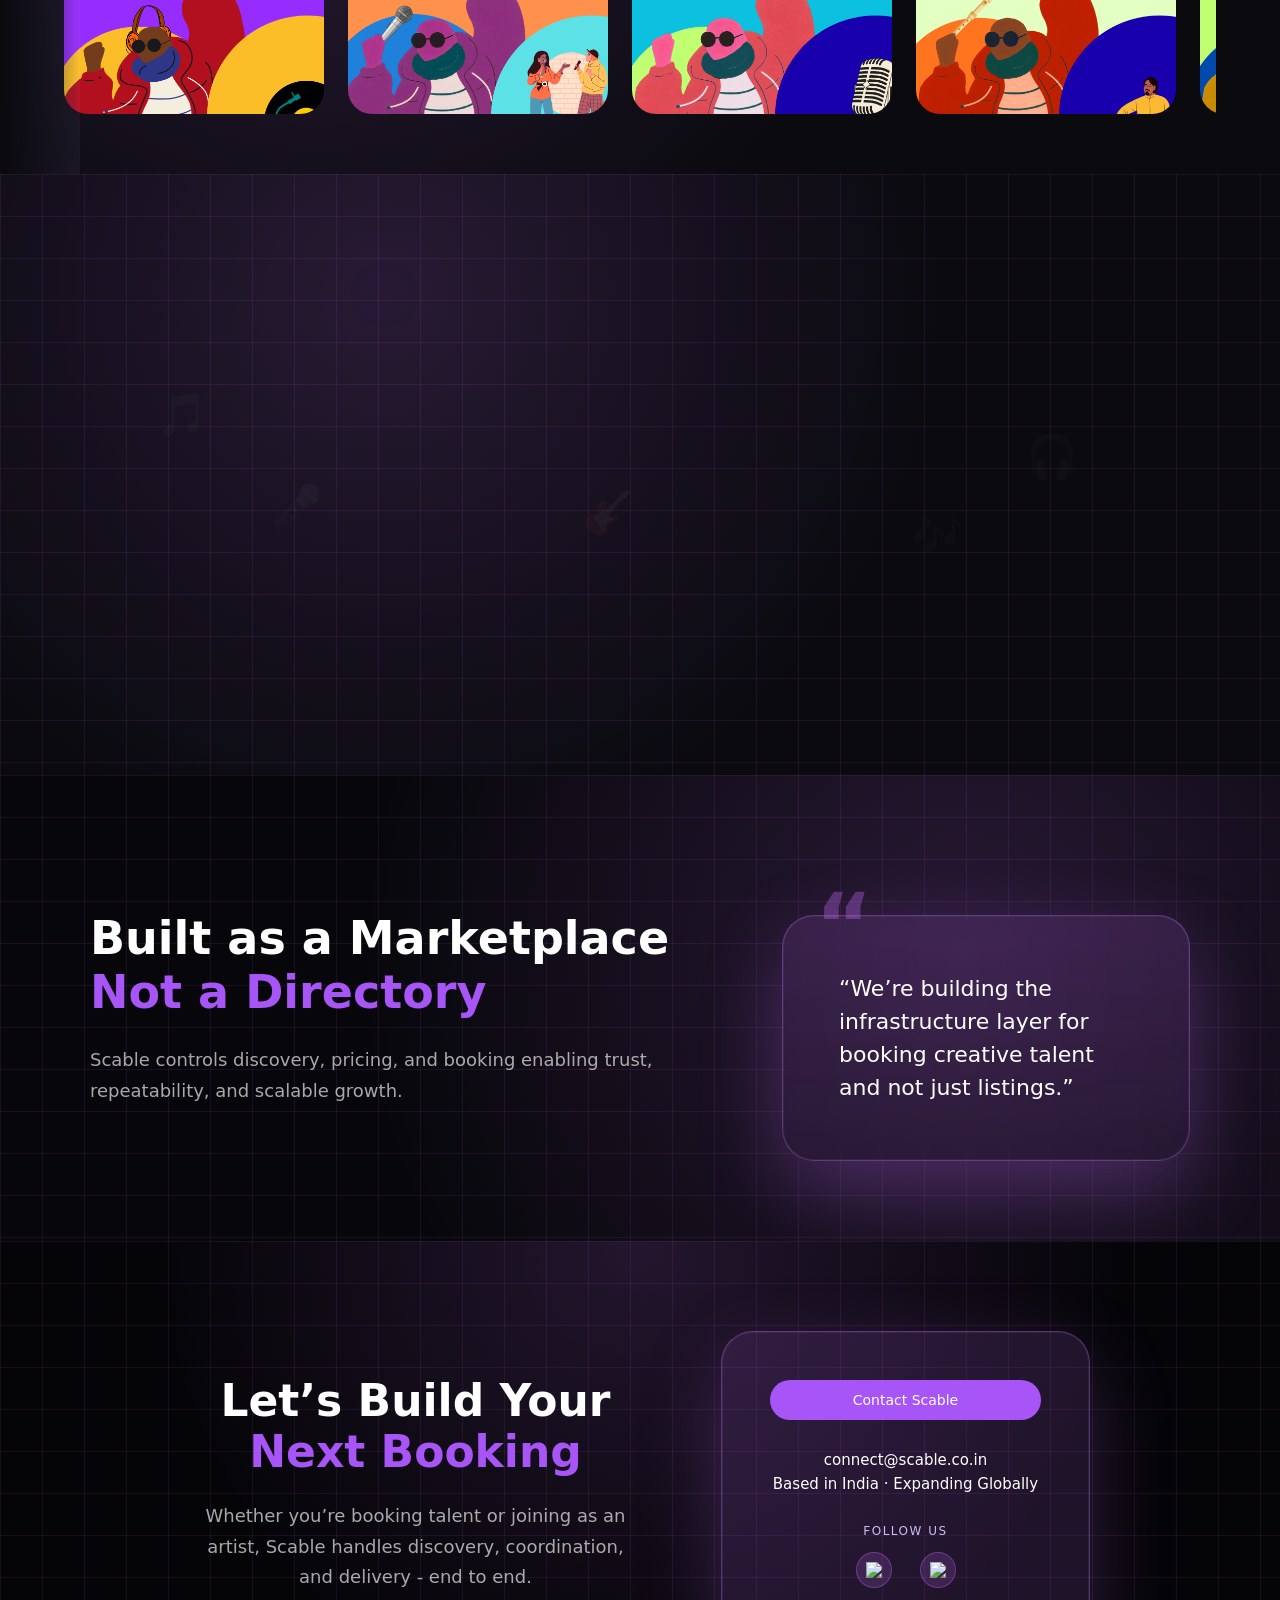
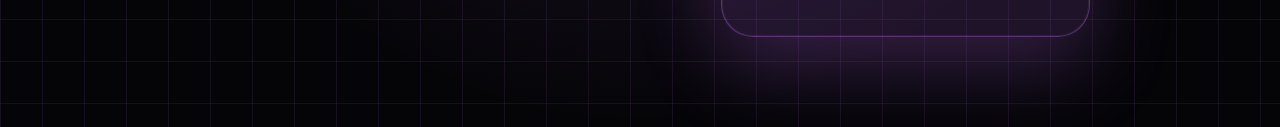
==== commit 3bf2f14c: "Update index.html" ====
--- a/index.html
+++ b/index.html
@@ -1,307 +1,303 @@
-<!DOCTYPE html>
-<html lang="en">
-<head>
-  <meta charset="UTF-8" />
-  <meta name="viewport" content="width=device-width, initial-scale=1.0" />
-  <title>Scable</title>
-  <link rel="stylesheet" href="style.css" />
-  <script>
-    window.va = window.va || function () { (window.vaq = window.vaq || []).push(arguments); };
-  </script>
-  <script defer src="/_vercel/insights/script.js"></script>
-</head>
-
-<body class="home-page">
-
-<nav class="navbar">
-  <div class="container nav-flex">
-
-    <div class="logo"><img src="scabl2.png" alt="Scable Logo"></div>
-<div class="nav-right">
-
-  <a href="index.html" class="nav-home-btn">Home</a>
-
-  <!-- NEW NAV LINKS -->
-  <a href="about.html" class="nav-link">About Scable</a>
-  <a href="invest.html" class="nav-link">Investment Opportunities</a>
-  <a href="contact.html" class="nav-link">Contact Us</a>
-
-  <button class="menu-toggle" aria-label="Open menu">
-        <span></span>
-        <span></span>
-        <span></span>
-      </button>
-
-    </div>
-
-  </div>
-</nav>
-<div class="menu-overlay"></div>
-<div class="menu-panel">
-  <div class="menu-group">
-    <span href="about.html" class="menu-title">Company</span>
-    <a href="about.html">About Us</a>
-    <a href="scaling.html">Scaling Opportunities</a>
-  </div>
-
-  <div class="menu-group">
-    <span href="partner-cafe.html" class="menu-title">Partnerships</span>
-    <a href="partner-cafe.html">Become a Partner Café</a>
-    <a href="partner-corporate.html">Corporate Partnerships</a>
-  </div>
-
-  <div class="menu-group">
-    <span href="invest.html" class="menu-title">Invest</span>
-    <a href="invest.html">Investment Opportunity</a>
-  </div>
-
-  <div class="menu-group">
-    <span href="contact.html" class="menu-title">Contact</span>
-    <a href="contact.html">Contact Us</a>
-  </div>
-</div>
-
-  <!-- HERO -->
-  <section class="hero">
-    <div class="container hero-grid">
-
-      <div class="hero-text">
-        <h1>
-          The Future of<br />
-          <span>Creative Talent</span>
-        </h1>
-
-        <p>
-          Connecting artists, businesses, and opportunities
-through a curated platform built for the evolving creative ecosystem.
-        </p>
-
-        <div class="hero-actions">
-         <a href="book-artist.html" class="btn-primary clickable">Book an Artist</a>
-         
-<a href=https://docs.google.com/forms/d/e/1FAIpQLSeZmnN3lxvbksYShO8OLPj-ul2KW6Q84xHKQBRz2ljt_J4_MQ/viewform?usp=sharing&ouid=105756380817091351821
-   class="btn-outline clickable"
-   target="_blank">
-   Join as an Artist
-</a>
-        </div>
-      </div>
-
-      <div class="hero-visual">
-       <div class="hero-card">
-  <video
-    src="scablevid.mp4"
-    class="hero-card-video"
-    autoplay
-    muted
-    loop
-    playsinline
-  ></video>
-</div>
-      </div>
-
-    </div>
-  </section>
-<!-- WHY SCABLE EXISTS -->
-<section class="vision section-tight">
-  <div class="container vision-grid">
-
-    <div class="vision-text animate-up">
-      <h2>
-        Why Scable Exists<br />
-        <span>Fixing Artist Booking</span>
-      </h2>
-
-      <p>
-        Booking artists today is broken-backdoor deals,
-        unreliable coordination, and zero quality control.
-      </p>
-
-      <p>
-        Scable is building a managed marketplace where businesses
-        book with confidence and artists grow fairly.
-      </p>
-    </div>
-
-  </div>
-</section>
-<!-- Find your right fit -->
-<section class="categories section-loose">
-  <div class="container">
-
-    <div class="categories-heading">
-      <h2>
-        Find your right fit<br />
-        <span>On Scable</span>
-      </h2>
-    </div>
-
-    <div class="categories-slider">
-
-  <!-- ORIGINAL -->
-  <div class="category-slide"><img src="music.jpg" /></div>
-  <div class="category-slide"><img src="comic.jpg" /></div>
-  <div class="category-slide"><img src="host.jpg" /></div>
-  <div class="category-slide"><img src="sufi.jpg" /></div>
-  <div class="category-slide"><img src="band.jpg" /></div>
-  <div class="category-slide"><img src="mind.jpg" /></div>
-  <div class="category-slide"><img src="video.jpg" /></div>
-  <div class="category-slide"><img src="other.jpg" /></div>
-
-  <!-- DUPLICATE (for infinite scroll) -->
-  <div class="category-slide"><img src="music.jpg" /></div>
-  <div class="category-slide"><img src="comic.jpg" /></div>
-  <div class="category-slide"><img src="host.jpg" /></div>
-  <div class="category-slide"><img src="sufi.jpg" /></div>
-  <div class="category-slide"><img src="band.jpg" /></div>
-  <div class="category-slide"><img src="mind.jpg" /></div>
-  <div class="category-slide"><img src="video.jpg" /></div>
-  <div class="category-slide"><img src="other.jpg" /></div>
-
-</div>
-    </div> <!-- categories-slider -->
-
-</div> <!-- container -->
-</section> <!-- categories section -->
-<!-- TRUST -->
-
-<section class="trust">
-  <div class="container trust-grid">
-
-    <!-- ICONS (background layer) -->
-    <div class="section-icons">
-      <span>🎵</span>
-      <span>🎧</span>
-      <span>🎤</span>
-      <span>🎶</span>
-      <span>🎸</span>
-    </div>
-
-    <!-- LEFT TEXT -->
-    <div class="trust-text animate-up">
-      <h2>
-        Built for Trust<br />
-        <span>Designed to Scale</span>
-      </h2>
-
-      <p>
-        Scable is not an open directory.
-        We operate as a managed marketplace where every artist,
-        every booking, and every experience is verified and controlled.
-      </p>
-    </div>
-
-    <!-- RIGHT CARDS -->
-    <div class="trust-cards">
-      <div class="trust-card clickable animate-up">
-        <div>
-          <h4>Verified Talent</h4>
-          <p>Every artist is curated before onboarding.</p>
-        </div>
-      </div>
-
-      <div class="trust-card clickable animate-up">
-        <div>
-          <h4>No Backdoor Deals</h4>
-          <p>All bookings stay on‑platform.</p>
-        </div>
-      </div>
-
-      <div class="trust-card clickable animate-up">
-        <div>
-          <h4>End‑to‑End Support</h4>
-          <p>Discovery to event day, managed.</p>
-        </div>
-      </div>
-
-      <div class="trust-card clickable animate-up">
-        <div>
-          <h4>Built to Scale</h4>
-          <p>Repeatable, city‑to‑global model.</p>
-        </div>
-      </div>
-    </div>
-
-  </div>
-</section>
-<!-- INVESTOR -->
-<section class="investor section-emphasis">
-  <div class="container investor-wrap">
-
-    <div class="investor-text animate-up">
-      <h2>
-        Built as a Marketplace<br />
-        <span>Not a Directory</span>
-      </h2>
-
-      <p>
-        Scable controls discovery, pricing, and booking
-        enabling trust, repeatability, and scalable growth.
-      </p>
-    </div>
-
-    <div class="investor-card animate-zoom">
-      <p>
-        “We’re building the infrastructure layer for
-        booking creative talent and not just listings.”
-      </p>
-    </div>
-
-  </div>
-</section>
-<!-- CONTACT -->
-<section class="contact section-tight">
-  <div class="container contact-wrap">
-
-    <!-- LEFT CONTENT -->
-    <div class="contact-left animate-up">
-      <h2>
-        Let’s Build Your<br />
-        <span>Next Booking</span>
-      </h2>
-
-      <p>
-        Whether you’re booking talent or joining as an artist,
-        Scable handles discovery, coordination, and delivery - end to end.
-      </p>
-    </div>
-
-    <!-- RIGHT BOX -->
-    <div class="contact-right animate-scale">
-
-      <a
-  href="mailto:contact.scable@gmail.com?subject=Inquiry%20from%20Scable%20Website"
-  class="btn-primary clickable"
->
-  Contact Scable
-</a>
-
-      <div class="contact-info">
-        <p>contact.scable@gmail.com</p>
-        <p>Based in India · Expanding Globally</p>
-      </div>
-
-      <div class="follow">
-        <p class="follow-title">Follow Us</p>
-
-        <div class="follow-icons">
-          <a href="#" aria-label="Instagram">
-            <img src="instagram.svg" alt="Instagram" />
-          </a>
-
-          <a href="#" aria-label="LinkedIn">
-            <img src="linkedin.svg" alt="LinkedIn" />
-          </a>
-        </div>
-      </div>
-
-    </div>
-
-  </div>
-</section>
-
-
-  <script src="script.js"></script>
-
-</body>
-</html>
+<!DOCTYPE html>
+<html lang="en">
+<head>
+  <meta charset="UTF-8" />
+  <meta name="viewport" content="width=device-width, initial-scale=1.0" />
+  <title>Scable</title>
+  <link rel="stylesheet" href="style.css" />
+</head>
+
+<body class="home-page">
+
+<nav class="navbar">
+  <div class="container nav-flex">
+
+    <div class="logo"><img src="scabl2.png" alt="Scable Logo"></div>
+<div class="nav-right">
+
+  <a href="index.html" class="nav-home-btn">Home</a>
+
+  <!-- NEW NAV LINKS -->
+  <a href="about.html" class="nav-link">About Scable</a>
+  <a href="invest.html" class="nav-link">Investment Opportunities</a>
+  <a href="contact.html" class="nav-link">Contact Us</a>
+
+  <button class="menu-toggle" aria-label="Open menu">
+        <span></span>
+        <span></span>
+        <span></span>
+      </button>
+
+    </div>
+
+  </div>
+</nav>
+<div class="menu-overlay"></div>
+<div class="menu-panel">
+  <div class="menu-group">
+    <span href="about.html" class="menu-title">Company</span>
+    <a href="about.html">About Us</a>
+    <a href="scaling.html">Scaling Opportunities</a>
+  </div>
+
+  <div class="menu-group">
+    <span href="partner-cafe.html" class="menu-title">Partnerships</span>
+    <a href="partner-cafe.html">Become a Partner Café</a>
+    <a href="partner-corporate.html">Corporate Partnerships</a>
+  </div>
+
+  <div class="menu-group">
+    <span href="invest.html" class="menu-title">Invest</span>
+    <a href="invest.html">Investment Opportunity</a>
+  </div>
+
+  <div class="menu-group">
+    <span href="contact.html" class="menu-title">Contact</span>
+    <a href="contact.html">Contact Us</a>
+  </div>
+</div>
+
+  <!-- HERO -->
+  <section class="hero">
+    <div class="container hero-grid">
+
+      <div class="hero-text">
+        <h1>
+          The Future of<br />
+          <span>Creative Talent</span>
+        </h1>
+
+        <p>
+          Connecting artists, businesses, and opportunities
+through a curated platform built for the evolving creative ecosystem.
+        </p>
+
+        <div class="hero-actions">
+         <a href="book-artist.html" class="btn-primary clickable">Book an Artist</a>
+         
+<a href=https://docs.google.com/forms/d/e/1FAIpQLSeZmnN3lxvbksYShO8OLPj-ul2KW6Q84xHKQBRz2ljt_J4_MQ/viewform?usp=sharing&ouid=105756380817091351821
+   class="btn-outline clickable"
+   target="_blank">
+   Join as an Artist
+</a>
+        </div>
+      </div>
+
+      <div class="hero-visual">
+       <div class="hero-card">
+  <video
+    src="scablevid.mp4"
+    class="hero-card-video"
+    autoplay
+    muted
+    loop
+    playsinline
+  ></video>
+</div>
+      </div>
+
+    </div>
+  </section>
+<!-- WHY SCABLE EXISTS -->
+<section class="vision section-tight">
+  <div class="container vision-grid">
+
+    <div class="vision-text animate-up">
+      <h2>
+        Why Scable Exists<br />
+        <span>Fixing Artist Booking</span>
+      </h2>
+
+      <p>
+        Booking artists today is broken-backdoor deals,
+        unreliable coordination, and zero quality control.
+      </p>
+
+      <p>
+        Scable is building a managed marketplace where businesses
+        book with confidence and artists grow fairly.
+      </p>
+    </div>
+
+  </div>
+</section>
+<!-- Find your right fit -->
+<section class="categories section-loose">
+  <div class="container">
+
+    <div class="categories-heading">
+      <h2>
+        Find your right fit<br />
+        <span>On Scable</span>
+      </h2>
+    </div>
+
+    <div class="categories-slider">
+
+  <!-- ORIGINAL -->
+  <div class="category-slide"><img src="music.jpg" /></div>
+  <div class="category-slide"><img src="comic.jpg" /></div>
+  <div class="category-slide"><img src="host.jpg" /></div>
+  <div class="category-slide"><img src="sufi.jpg" /></div>
+  <div class="category-slide"><img src="band.jpg" /></div>
+  <div class="category-slide"><img src="mind.jpg" /></div>
+  <div class="category-slide"><img src="video.jpg" /></div>
+  <div class="category-slide"><img src="other.jpg" /></div>
+
+  <!-- DUPLICATE (for infinite scroll) -->
+  <div class="category-slide"><img src="music.jpg" /></div>
+  <div class="category-slide"><img src="comic.jpg" /></div>
+  <div class="category-slide"><img src="host.jpg" /></div>
+  <div class="category-slide"><img src="sufi.jpg" /></div>
+  <div class="category-slide"><img src="band.jpg" /></div>
+  <div class="category-slide"><img src="mind.jpg" /></div>
+  <div class="category-slide"><img src="video.jpg" /></div>
+  <div class="category-slide"><img src="other.jpg" /></div>
+
+</div>
+    </div> <!-- categories-slider -->
+
+</div> <!-- container -->
+</section> <!-- categories section -->
+<!-- TRUST -->
+
+<section class="trust">
+  <div class="container trust-grid">
+
+    <!-- ICONS (background layer) -->
+    <div class="section-icons">
+      <span>🎵</span>
+      <span>🎧</span>
+      <span>🎤</span>
+      <span>🎶</span>
+      <span>🎸</span>
+    </div>
+
+    <!-- LEFT TEXT -->
+    <div class="trust-text animate-up">
+      <h2>
+        Built for Trust<br />
+        <span>Designed to Scale</span>
+      </h2>
+
+      <p>
+        Scable is not an open directory.
+        We operate as a managed marketplace where every artist,
+        every booking, and every experience is verified and controlled.
+      </p>
+    </div>
+
+    <!-- RIGHT CARDS -->
+    <div class="trust-cards">
+      <div class="trust-card clickable animate-up">
+        <div>
+          <h4>Verified Talent</h4>
+          <p>Every artist is curated before onboarding.</p>
+        </div>
+      </div>
+
+      <div class="trust-card clickable animate-up">
+        <div>
+          <h4>No Backdoor Deals</h4>
+          <p>All bookings stay on‑platform.</p>
+        </div>
+      </div>
+
+      <div class="trust-card clickable animate-up">
+        <div>
+          <h4>End‑to‑End Support</h4>
+          <p>Discovery to event day, managed.</p>
+        </div>
+      </div>
+
+      <div class="trust-card clickable animate-up">
+        <div>
+          <h4>Built to Scale</h4>
+          <p>Repeatable, city‑to‑global model.</p>
+        </div>
+      </div>
+    </div>
+
+  </div>
+</section>
+<!-- INVESTOR -->
+<section class="investor section-emphasis">
+  <div class="container investor-wrap">
+
+    <div class="investor-text animate-up">
+      <h2>
+        Built as a Marketplace<br />
+        <span>Not a Directory</span>
+      </h2>
+
+      <p>
+        Scable controls discovery, pricing, and booking
+        enabling trust, repeatability, and scalable growth.
+      </p>
+    </div>
+
+    <div class="investor-card animate-zoom">
+      <p>
+        “We’re building the infrastructure layer for
+        booking creative talent and not just listings.”
+      </p>
+    </div>
+
+  </div>
+</section>
+<!-- CONTACT -->
+<section class="contact section-tight">
+  <div class="container contact-wrap">
+
+    <!-- LEFT CONTENT -->
+    <div class="contact-left animate-up">
+      <h2>
+        Let’s Build Your<br />
+        <span>Next Booking</span>
+      </h2>
+
+      <p>
+        Whether you’re booking talent or joining as an artist,
+        Scable handles discovery, coordination, and delivery - end to end.
+      </p>
+    </div>
+
+    <!-- RIGHT BOX -->
+    <div class="contact-right animate-scale">
+
+      <a
+  href="mailto:connect@scable.co.in?subject=Inquiry%20from%20Scable%20Website"
+  class="btn-primary clickable"
+>
+  Contact Scable
+</a>
+
+      <div class="contact-info">
+        <p>connect@scable.co.in</p>
+        <p>Based in India · Expanding Globally</p>
+      </div>
+
+      <div class="follow">
+        <p class="follow-title">Follow Us</p>
+
+        <div class="follow-icons">
+          <a href="#" aria-label="Instagram">
+            <img src="instagram.svg" alt="Instagram" />
+          </a>
+
+          <a href="#" aria-label="LinkedIn">
+            <img src="linkedin.svg" alt="LinkedIn" />
+          </a>
+        </div>
+      </div>
+
+    </div>
+
+  </div>
+</section>
+
+
+  <script src="script.js"></script>
+
+</body>
+</html>
--- a/style.css
+++ b/style.css
@@ -4262,4 +4262,28 @@
     #0b0615 !important;
 
   background-size: 40px 40px;
-}
+}.categories * {
+  background: transparent !important;
+}/* 🚨 REMOVE BROKEN BACKGROUND */
+.categories {
+  background: none !important;
+}/* ✅ MATCH GLOBAL GRID BACKGROUND */
+.categories {
+  background:
+    linear-gradient(to right, rgba(255,255,255,0.05) 1px, transparent 1px),
+    linear-gradient(to bottom, rgba(255,255,255,0.05) 1px, transparent 1px),
+    #0b0615 !important;
+
+  background-size: 40px 40px;
+}.categories::before {
+  content: none !important;
+  display: none !important;
+}.categories {
+  background:
+    radial-gradient(circle at center, rgba(128,0,255,0.15), transparent 60%),
+    linear-gradient(to right, rgba(255,255,255,0.05) 1px, transparent 1px),
+    linear-gradient(to bottom, rgba(255,255,255,0.05) 1px, transparent 1px),
+    #0b0615;
+
+  background-size: 40px 40px;
+}
